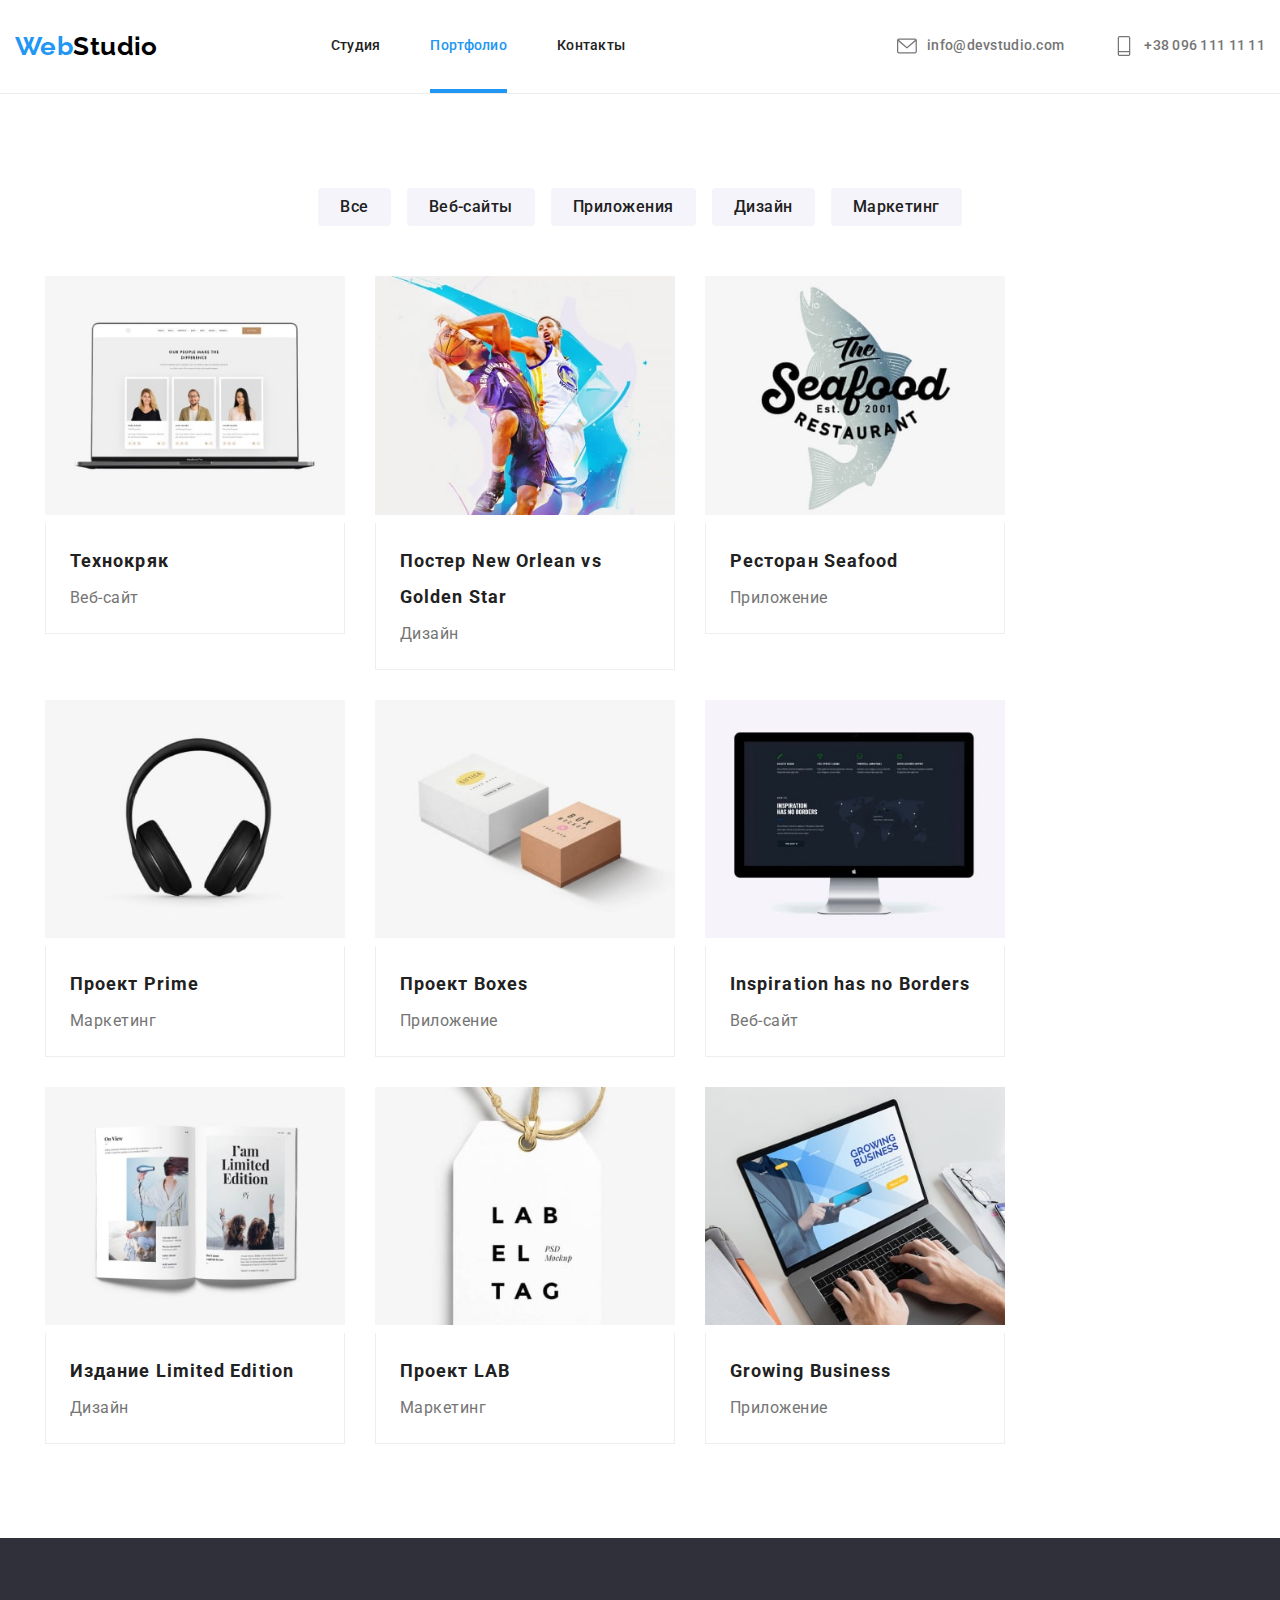
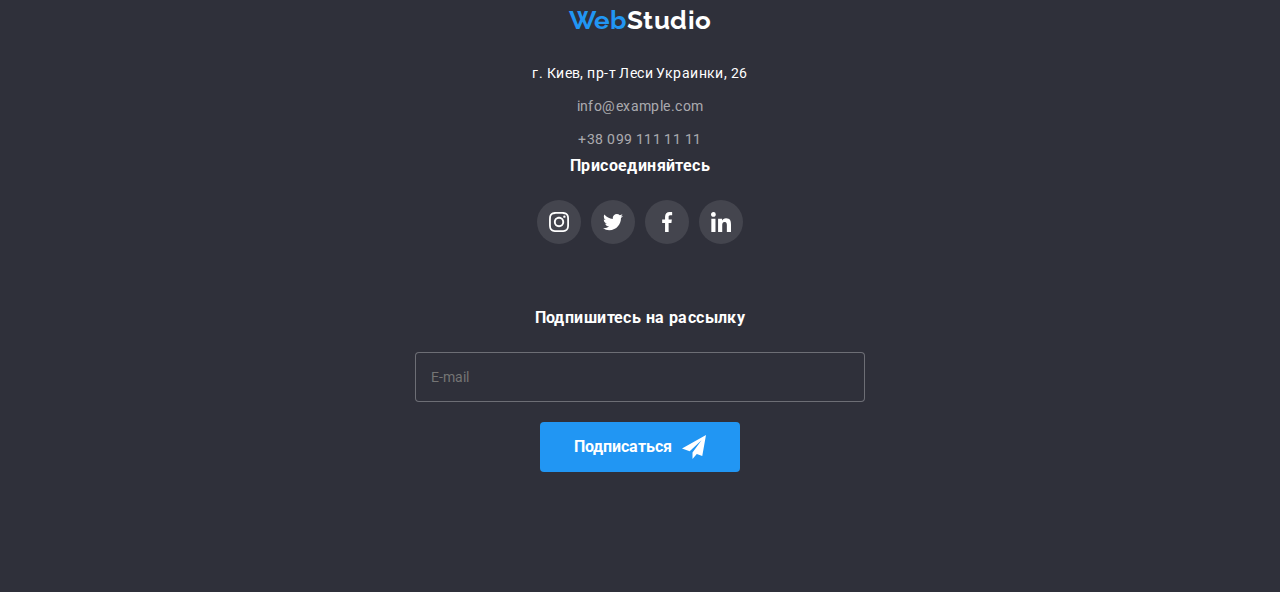
==== portfolio.html @ 2b2d187d "Media refactoring: portfolio gallery fixing" ====
<!DOCTYPE html>
<html lang="ru">
  <head>
    <meta charset="UTF-8" />
    <meta http-equiv="X-UA-Compatible" content="IE=edge" />
    <meta name="viewport" content="width=device-width, initial-scale=1.0" />
    <title>WebStudio | Portfolio</title>

    <!-- Main Fonts-->
    <link rel="preconnect" href="https://fonts.googleapis.com" />
    <link rel="preconnect" href="https://fonts.gstatic.com" crossorigin />
    <link
      href="https://fonts.googleapis.com/css2?family=Raleway:wght@700&family=Roboto:wght@400;500;700;900&display=swap"
      rel="stylesheet"
    />

    <!-- Styles normalize -->
    <link
      rel="stylesheet"
      href="https://cdn.jsdelivr.net/npm/modern-normalize@1.1.0/modern-normalize.min.css"
    />

    <!-- Main styles-->
    <link rel="stylesheet" href="./css/main.min.css" />
    <link rel="stylesheet" href="./css/styles.css" />
  </head>
  <body>
    <header class="header">
      <div class="container header-container">
        <a class="link--top-logo" href="./index.html"
          ><span class="logo__text">Web</span
          ><span class="logo__text logo__text--black">Studio</span></a
        >
        <div class="header__wrap" data-menu>
          <nav class="header__nav">
            <ul class="header__list-nav">
              <li class="header__item-nav">
                <a class="header__link" href="./index.html">Студия</a>
              </li>
              <li class="header__item-nav">
                <a class="header__link current" href="./portfolio.html"
                  >Портфолио</a
                >
              </li>
              <li class="header__item-nav">
                <a class="header__link" href="">Контакты</a>
              </li>
            </ul>
          </nav>
          <!--contacts-->
          <ul class="header__list-contacts">
            <li class="header__item-contacts">
              <a
                class="header__link header__link--main-color"
                href="tel:+380961111111"
              >
                <svg class="header__logo">
                  <use href="./images/sprite_opt.svg#icon-telephone"></use>
                </svg>
                +38 096 111 11 11</a
              >
            </li>
            <li class="header__item-contacts">
              <a
                class="header__link header__link--main-color"
                href="mailto:info@devstudio.com"
              >
                <svg class="header__logo">
                  <use href="./images/sprite_opt.svg#icon-envelope"></use>
                </svg>
                info@devstudio.com
              </a>
            </li>
          </ul>
        </div>
        <button type="button" class="mobile-menu__btn" data-menu-button>
          <svg class="mobile-menu__img">
            <use
              class="mobile-menu__img--open"
              href="images/sprite_opt.svg#mobile-menu-open"
            ></use>
            <use
              class="mobile-menu__img--close"
              href="images/sprite_opt.svg#mobile-menu-close"
            ></use>
          </svg>
        </button>
      </div>
    </header>
    <main>
      <!-- Section Portfolio-->
      <!-- subSection Portfolio Menu-->
      <section class="portfolio">
        <div class="container conteiner-portfolio">
          <h2 class="sub-title--invisible">Виды работ</h2>
          <div class="portfolio-menu-wrap">
            <ul class="menu__list">
              <li class="menu__item">
                <button class="menu__btn" type="button">Все</button>
              </li>
              <li class="menu__item">
                <button class="menu__btn" type="button">Веб-сайты</button>
              </li>
              <li class="menu__item">
                <button class="menu__btn" type="button">Приложения</button>
              </li>
              <li class="menu__item">
                <button class="menu__btn" type="button">Дизайн</button>
              </li>
              <li class="menu__item">
                <button class="menu__btn" type="button">Маркетинг</button>
              </li>
            </ul>
          </div>

          <!-- subSection Portfolio Items-->

          <h2 class="sub-title--invisible">Примеры работ</h2>
          <div class="portfolio-galery-wrap">
            <ul class="examples__list">
              <li class="examples__item">
                <a class="examples__link" href="">
                  <div class="examples__wrap">
                    <img
                      class="examples__img"
                      src="./images/technokriak.jpg"
                      alt="Превью проекта Технокряк"
                      width="300"
                    />
                    <p class="examples__desc">
                      Ресурс предлагает комплексные предложения с разным уровнем
                      функционала и сервисов. Все это позволит посетителю
                      получить исчерпывающие сведения о компании или частном
                      лице.
                    </p>
                  </div>
                  <div class="examples__box">
                    <h3 class="examples__title">Технокряк</h3>
                    <p class="examples__text">Веб-сайт</p>
                  </div>
                </a>
              </li>
              <li class="examples__item">
                <a class="examples__link" href="">
                  <div class="examples__wrap">
                    <img
                      class="examples__img"
                      src="./images/new_orlen_vs_gold_star.jpg"
                      alt="Превью проекта
            Постер Новый Орлеан против Золотой звезды"
                      width="300"
                    />
                    <p class="examples__desc">
                      Ресурс предлагает комплексные предложения с разным уровнем
                      функционала и сервисов. Все это позволит посетителю
                      получить исчерпывающие сведения о компании или частном
                      лице.
                    </p>
                  </div>
                  <div class="examples__box">
                    <h3 class="examples__title">
                      Постер <span lang="en">New Orlean vs Golden Star</span>
                    </h3>
                    <p class="examples__text">Дизайн</p>
                  </div>
                </a>
              </li>
              <li class="examples__item">
                <a class="examples__link" href="">
                  <div class="examples__wrap">
                    <img
                      class="examples__img"
                      src="./images/seafood.jpg"
                      alt="Превью проекта ресторан Морская еда"
                      width="300"
                    />
                    <p class="examples__desc">
                      Ресурс предлагает комплексные предложения с разным уровнем
                      функционала и сервисов. Все это позволит посетителю
                      получить исчерпывающие сведения о компании или частном
                      лице.
                    </p>
                  </div>
                  <div class="examples__box">
                    <h3 class="examples__title">
                      Ресторан <span lang="en">Seafood</span>
                    </h3>
                    <p class="examples__text">Приложение</p>
                  </div>
                </a>
              </li>
              <li class="examples__item">
                <a class="examples__link" href="">
                  <div class="examples__wrap">
                    <img
                      class="examples__img"
                      src="./images/prime.jpg"
                      alt="Превью проекта Прайм"
                      width="300"
                    />
                    <p class="examples__desc">
                      Ресурс предлагает комплексные предложения с разным уровнем
                      функционала и сервисов. Все это позволит посетителю
                      получить исчерпывающие сведения о компании или частном
                      лице.
                    </p>
                  </div>
                  <div class="examples__box">
                    <h3 class="examples__title">
                      Проект <span lang="en">Prime</span>
                    </h3>
                    <p class="examples__text">Маркетинг</p>
                  </div>
                </a>
              </li>
              <li class="examples__item">
                <a class="examples__link" href="">
                  <div class="examples__wrap">
                    <img
                      class="examples__img"
                      src="./images/boxes.jpg"
                      alt="Превью проекта Ящики"
                      width="300"
                    />
                    <p class="examples__desc">
                      Ресурс предлагает комплексные предложения с разным уровнем
                      функционала и сервисов. Все это позволит посетителю
                      получить исчерпывающие сведения о компании или частном
                      лице.
                    </p>
                  </div>
                  <div class="examples__box">
                    <h3 class="examples__title">
                      Проект <span lang="en">Boxes</span>
                    </h3>
                    <p class="examples__text">Приложение</p>
                  </div>
                </a>
              </li>
              <li class="examples__item">
                <a class="examples__link" href="">
                  <div class="examples__wrap">
                    <img
                      class="examples__img"
                      src="./images/inspiration_has_no_borders.jpg"
                      alt="Превью проекта Вдохновение без границ"
                      width="300"
                    />
                    <p class="examples__desc">
                      Ресурс предлагает комплексные предложения с разным уровнем
                      функционала и сервисов. Все это позволит посетителю
                      получить исчерпывающие сведения о компании или частном
                      лице.
                    </p>
                  </div>
                  <div class="examples__box">
                    <h3 class="examples__title">
                      <span lang="en">Inspiration has no Borders</span>
                    </h3>
                    <p class="examples__text">Веб-сайт</p>
                  </div>
                </a>
              </li>
              <li class="examples__item">
                <a class="examples__link" href="">
                  <div class="examples__wrap">
                    <img
                      class="examples__img"
                      src="./images/limited_edition.jpg"
                      alt="Превью проекта Издание Лимитэд Эдишн"
                      width="300"
                    />
                    <p class="examples__desc">
                      Ресурс предлагает комплексные предложения с разным уровнем
                      функционала и сервисов. Все это позволит посетителю
                      получить исчерпывающие сведения о компании или частном
                      лице.
                    </p>
                  </div>
                  <div class="examples__box">
                    <h3 class="examples__title">
                      Издание <span lang="en">Limited Edition</span>
                    </h3>
                    <p class="examples__text">Дизайн</p>
                  </div>
                </a>
              </li>
              <li class="examples__item">
                <a class="examples__link" href="">
                  <div class="examples__wrap">
                    <img
                      class="examples__img"
                      src="./images/lab.jpg"
                      alt="Превью проекта ЛАБ"
                      width="300"
                    />
                    <p class="examples__desc">
                      Ресурс предлагает комплексные предложения с разным уровнем
                      функционала и сервисов. Все это позволит посетителю
                      получить исчерпывающие сведения о компании или частном
                      лице.
                    </p>
                  </div>
                  <div class="examples__box">
                    <h3 class="examples__title">
                      Проект <span lang="en">LAB</span>
                    </h3>
                    <p class="examples__text">Маркетинг</p>
                  </div>
                </a>
              </li>
              <li class="examples__item">
                <a class="examples__link" href="">
                  <div class="examples__wrap">
                    <img
                      class="examples__img"
                      src="./images/growing_business.jpg"
                      alt="Превью проекта Рост бизнеса"
                      width="300"
                    />
                    <p class="examples__desc">
                      Ресурс предлагает комплексные предложения с разным уровнем
                      функционала и сервисов. Все это позволит посетителю
                      получить исчерпывающие сведения о компании или частном
                      лице.
                    </p>
                  </div>
                  <div class="examples__box">
                    <h3 class="examples__title">
                      <span lang="en">Growing Business</span>
                    </h3>
                    <p class="examples__text">Приложение</p>
                  </div>
                </a>
              </li>
            </ul>
          </div>
        </div>
      </section>
    </main>
    <footer class="footer">
      <div class="container footer-box">
        <div class="footer__wraper">
          <div class="footer__block--first">
            <a class="link--bottom-logo" href="./index.html"
              ><span class="logo__text">Web</span
              ><span class="logo__text logo__text--white">Studio</span></a
            >
            <address class="address">
              <ul class="footer__list">
                <li class="footer__item">
                  <a
                    class="footer__link footer__link--white"
                    href="https://goo.gl/maps/3AkkoBd3nNiCAt4s5"
                    target="_blank"
                    rel="noreferrer noopener"
                  >
                    г. Киев, пр-т Леси Украинки, 26
                  </a>
                </li>
                <li class="footer__item">
                  <a class="footer__link" href="mailto:info@example.com"
                    >info@example.com</a
                  >
                </li>
                <li class="footer__item">
                  <a class="footer__link" href="tel:+380991111111"
                    >+38 099 111 11 11</a
                  >
                </li>
              </ul>
            </address>
          </div>
          <div class="footer__block">
            <h3 class="footer__title">Присоединяйтесь</h3>
            <div class="footer__item">
              <ul class="socials__list">
                <li class="socials__item">
                  <a class="socials__link" href="">
                    <svg class="socials__logo">
                      <use href="./images/sprite_opt.svg#icon-instagram"></use>
                    </svg>
                  </a>
                </li>
                <li class="socials__item">
                  <a class="socials__link" href="">
                    <svg class="socials__logo">
                      <use href="./images/sprite_opt.svg#icon-twitter"></use>
                    </svg>
                  </a>
                </li>
                <li class="socials__item">
                  <a class="socials__link" href="">
                    <svg class="socials__logo">
                      <use href="./images/sprite_opt.svg#icon-facebook"></use>
                    </svg>
                  </a>
                </li>
                <li class="socials__item">
                  <a class="socials__link" href="">
                    <svg class="socials__logo">
                      <use href="./images/sprite_opt.svg#icon-linkedin"></use>
                    </svg>
                  </a>
                </li>
              </ul>
            </div>
          </div>
        </div>
        <div class="footer__wraper">
          <div class="footer__block">
            <h3 class="footer__title">Подпишитесь на рассылку</h3>
            <form class="subscribe__form" name="footer-subscribe-email-letters">
              <input
                class="subscribe__input"
                type="email"
                name="subscribe-email"
                id="subscribe-email"
                placeholder="E-mail"
              />
              <button class="subscribe__btn" type="submit">
                Подписаться
                <svg class="subscribe__logo">
                  <use href="images/sprite_opt.svg#icon-send"></use>
                </svg>
              </button>
            </form>
          </div>
        </div>
      </div>
    </footer>
    <!-- Scrip for mobile menu-->

    <script src="./js/menu.js"></script>
  </body>
</html>
---- css/main.min.css ----
:root{--main-font: Roboto, sans-serif;--secondary-font: Raleway, sans-serif;--main-black-color: #212121;--main-color: #757575;--nav-hover-color: #2196f3;--section-background-color: #2f303a}.socials__list,.header__list-nav,.header__list-contacts,.whywe__list,.whatwedo__list,.ourteam__list,.ourclients__list,.menu__list,.examples__list,.footer__list{margin:0;padding:0;list-style:none}.link--top-logo,.link--bottom-logo,.header__link,.examples__link,.footer__link{text-decoration:none}.current.link--top-logo,.current.link--bottom-logo,.current.header__link,.current.examples__link,.current.footer__link{color:var(--nav-hover-color)}@media screen and (min-width: 768px){.current.link--top-logo::after,.current.link--bottom-logo::after,.current.header__link::after,.current.examples__link::after,.current.footer__link::after{content:"";position:absolute;left:0;bottom:-39px;display:block;width:100%;height:4px;background-color:var(--nav-hover-color)}}body{font-family:var(--main-font);font-weight:400;font-size:14px;line-height:1.71;letter-spacing:0.03em;color:var(--main-color);tab-size:0px}h1,h2,h3,h4,h5,p{margin:0px}.container{margin-left:auto;margin-right:auto}@media screen and (min-width: 1200px){.container{padding-left:15px;padding-right:15px}}.sub-title{font-weight:700;font-size:36px;line-height:1.17;letter-spacing:0.03em;text-align:center;margin-bottom:50px;color:var(--main-black-color)}.sub-title--invisible{display:none}.socials__list{display:flex;align-items:center}.socials__item{margin-right:10px}.socials__item:last-child{margin-right:0}.socials__link{display:flex;align-items:center;justify-content:center;width:44px;height:44px;border-radius:50%;background-color:rgba(255,255,255,0.1);transition:background-color 250ms cubic-bezier(0.4, 0, 0.2, 1)}.socials__link:hover,.socials__link:focus{background-color:#2196f3}.socials__logo{width:20px;height:20px;fill:#ffffff}.socials__logo--grey{fill:#afb1b8;transition:fill 250ms cubic-bezier(0.4, 0, 0.2, 1)}.socials__link:hover .socials__logo--grey,.socials__link:focus .socials__logo--grey{fill:#ffffff}.header{position:relative;padding-top:24px;padding-bottom:17px;background-color:#ffffff;border-bottom:1px solid #ececec}@media screen and (min-width: 1200px){.header{padding-bottom:25px}}.header-container{align-items:center;padding-left:15px;padding-right:15px}@media screen and (min-width: 768px){.header-container{display:flex}}@media screen and (min-width: 1200px){.link--top-logo{margin-right:93px}}.link--bottom-logo{display:block;margin-bottom:20px}.logo__text{font-family:var(--secondary-font);font-weight:700;font-size:24px;color:#2196f3}@media screen and (min-width: 1200px){.logo__text{font-size:26px}}.logo__text--white{color:#ffffff}.logo__text--black{color:#000000}.header__wrap{display:flex;justify-content:space-between;width:100%;z-index:1}@media screen and (max-width: 767px){.header__wrap{position:fixed;top:0;left:0;flex-direction:column;justify-content:space-between;width:100%;height:100vh;padding:48px 40px;background-color:#fff;visibility:hidden}.header__wrap.is-open{visibility:visible;pointer-events:initial}}@media screen and (min-width: 768px){.header__wrap{align-items:center;margin-left:80px}}.mobile-menu__btn{position:absolute;right:15px;top:20px;width:40px;height:40px;padding:0;z-index:1;box-sizing:border-box;background-color:transparent;border:0;cursor:pointer}.mobile-menu__btn:hover .mobile-menu__img{fill:#2196f3}.mobile-menu__btn.is-active{position:fixed}@media screen and (min-width: 768px){.mobile-menu__btn{display:none}}.mobile-menu__img{width:40px;height:40px;fill:#000000;transition:fill 250ms cubic-bezier(0.4, 0, 0.2, 1)}.mobile-menu__img--open{opacity:1}.mobile-menu__img--close{opacity:0}.mobile-menu__btn.is-active .mobile-menu__img--open{opacity:0}.mobile-menu__btn.is-active .mobile-menu__img--close{opacity:1}.header__list-nav{padding:0px}@media screen and (min-width: 768px){.header__list-nav{display:flex}}.header__list-contacts{padding:0px}@media screen and (min-width: 768px){.header__list-contacts{display:flex;flex-direction:column}}@media screen and (min-width: 1200px){.header__list-contacts{flex-direction:row}}.header__item-nav{position:relative;margin-right:50px}@media screen and (max-width: 767px){.header__item-nav{margin-bottom:32px}.header__item-nav:last-child{margin-bottom:0px}}.header__item-nav:last-child{margin-right:0px}.header__item-contacts:last-child{order:-1;margin-bottom:12px}@media screen and (min-width: 1200px){.header__item-contacts:last-child{margin-right:50px;margin-bottom:0px}}.header__logo{width:20px;height:20px;margin-right:10px;fill:var(--main-color);transition:fill 250ms cubic-bezier(0.4, 0, 0.2, 1)}.header__link:hover .header__logo,.header__link:focus .header__logo{fill:var(--nav-hover-color)}@media screen and (max-width: 767px){.header__logo{display:none}}.header__link{display:flex;align-items:center;font-weight:500;font-size:12px;line-height:1.14;letter-spacing:0.02em;color:var(--main-black-color);transition:color 250ms cubic-bezier(0.4, 0, 0.2, 1)}.header__link--main-color{color:var(--main-color)}.header__link:hover,.header__link:focus,.header__link:active{color:var(--nav-hover-color)}@media screen and (max-width: 767px){.header__link{font-weight:500;font-size:40px;line-height:1.18;letter-spacing:0.02em}.header__link[href="mailto:info@devstudio.com"]{font-size:24px;line-height:1.67}}@media screen and (min-width: 1200px){.header__link{font-size:14px}}.hero{padding:200px 0px;max-width:1600px;background-image:linear-gradient(rgba(47,48,58,0.4), rgba(47,48,58,0.4)),url(../images/hero_bg_Img.png);background-repeat:no-repeat;background-position:center;background-size:cover}.hero-container{text-align:center}.hero__title{font-weight:900;font-size:26px;line-height:1.62;max-width:360px;margin-left:auto;margin-right:auto;margin-bottom:30px;letter-spacing:0.06em;text-transform:uppercase;color:#ffffff}.hero__btn{font-family:inherit;font-weight:700;font-size:16px;line-height:1.87;text-align:center;letter-spacing:0.06em;padding:10px 32px;border:0px;cursor:pointer;background-color:#2196f3;color:#ffffff;transition:background-color 250ms cubic-bezier(0.4, 0, 0.2, 1)}.hero__btn:hover{background-color:#188ce8}.whywe{padding-top:94px;padding-bottom:94px}.whywe__list{display:flex;flex-wrap:wrap;margin:-15px;margin-left:auto;margin-right:auto}@media screen and (min-width: 480px){.whywe__list{max-width:480px}}@media screen and (min-width: 768px){.whywe__list{max-width:768px}}@media screen and (min-width: 1200px){.whywe__list{max-width:1200px;flex-wrap:nowrap}}.whywe__item{width:100%;max-width:450px;text-align:center;margin:15px}@media screen and (min-width: 768px){.whywe__item{flex-basis:354px}}@media screen and (min-width: 1200px){.whywe__item{flex-basis:270px}}.whywe__item::before{display:block;content:"";width:100%;max-width:450px;height:120px;margin-bottom:30px;background-size:contain;background-position:center;background-repeat:no-repeat;background-size:auto 70px;background-color:#f5f4fa}@media screen and (min-width: 768px){.whywe__item::before{flex-basis:354px}}@media screen and (min-width: 1200px){.whywe__item::before{flex-basis:270px}}.whywe__item--details::before{background-image:url(../images/antenna.svg)}.whywe__item--punctuality::before{background-image:url(../images/clock.svg)}.whywe__item--planning::before{background-image:url(../images/diagram.svg)}.whywe__item--modern::before{background-image:url(../images/astronaut.svg)}.whywe__title{font-weight:700;font-size:14px;line-height:1.14;letter-spacing:0.03em;text-transform:uppercase;margin-bottom:10px;color:var(--main-black-color)}.whywe__text{font-size:14px;line-height:1.71;letter-spacing:0.03em;color:var(--main-color)}@media screen and (max-width: 1480px){.whatwedo{display:none}}.whatwedo__list{display:flex}.whatwedo__item{position:relative;margin-right:30px}.whatwedo__item:last-child{margin-right:0}.whatwedo__desc{display:flex;position:absolute;width:370px;height:70px;right:0;bottom:0;align-items:center;justify-content:center;font-family:"Roboto";font-style:normal;font-weight:700;font-size:14px;line-height:1.14;text-align:center;letter-spacing:0.03em;text-transform:uppercase;color:#ffffff;background-color:rgba(47,48,58,0.8)}.ourteam{padding-top:60px;padding-bottom:60px;background-color:#f5f4fa}.ourteam__list{display:flex;flex-wrap:wrap;margin:-15px;margin-left:auto;margin-right:auto}@media screen and (min-width: 480px){.ourteam__list{max-width:480px}}@media screen and (min-width: 768px){.ourteam__list{max-width:768px}}@media screen and (min-width: 1200px){.ourteam__list{max-width:1200px;flex-wrap:nowrap}}.ourteam__item{background-color:#ffffff;width:100%;max-width:450px;text-align:center;margin:15px;box-shadow:0px 1px 3px rgba(0,0,0,0.12),0px 1px 1px rgba(0,0,0,0.14),0px 2px 1px rgba(0,0,0,0.2);border-radius:0px 0px 4px 4px}@media screen and (min-width: 768px){.ourteam__item{flex-basis:354px}}@media screen and (min-width: 1200px){.ourteam__item{flex-basis:270px}}.ourteam__box{display:flex;flex-direction:column;align-items:center;padding-top:30px;padding-bottom:30px}.ourteam__title{display:block;font-weight:500;font-size:16px;line-height:19px;letter-spacing:0.03em;margin-bottom:10px;color:#212121}.ourteam__text{display:block;padding-bottom:16px;font-size:16px;line-height:1.19;letter-spacing:0.03em;color:var(--main-color)}.ourclients{padding-top:60px;padding-bottom:60px}.ourclients__list{display:flex;justify-content:center;flex-wrap:wrap;margin:-15px;margin-left:auto;margin-right:auto}@media screen and (min-width: 480px){.ourclients__list{max-width:480px}}@media screen and (min-width: 756px){.ourclients__list{max-width:756px}}@media screen and (min-width: 1200px){.ourclients__list{max-width:1200px;flex-wrap:nowrap}}.ourclients__item{flex-basis:210px;height:92px;margin:15px}@media screen and (min-width: 1200px){.ourclients__item{flex-basis:170px}}.ourclients__link{display:flex;align-items:center;justify-content:center;width:100%;height:100%;border:1px solid #afb1b8;box-sizing:border-box;border-radius:4px;transition:border 250ms cubic-bezier(0.4, 0, 0.2, 1)}.ourclients__link:hover,.ourclients__link:focus{border:1px solid #2196f3}.ourclients__logo{width:106px;height:60px;fill:#afb1b8;transition:fill 250ms cubic-bezier(0.4, 0, 0.2, 1)}.ourclients__link:hover .ourclients__logo,.ourclients__link:focus .ourclients__logo{fill:#2196f3}.portfolio-menu-wrap{margin-bottom:30px}@media screen and (min-width: 1200px){.portfolio-menu-wrap{margin-bottom:50px}}.menu__list{display:flex;flex-wrap:wrap;justify-content:start;margin:-8px}@media screen and (min-width: 768px){.menu__list{justify-content:center}}.menu__item{margin:8px}.menu__btn{font-family:inherit;font-weight:500;font-size:16px;line-height:1.62;padding:6px 22px;text-align:center;letter-spacing:0.03em;cursor:pointer;background-color:#f5f4fa;color:var(--main-black-color);border:0px;border-radius:4px;transition:background-color 250ms cubic-bezier(0.4, 0, 0.2, 1),color 250ms cubic-bezier(0.4, 0, 0.2, 1),box-shadow 250ms cubic-bezier(0.4, 0, 0.2, 1)}.menu__btn:hover,.menu__btn:focus,.menu__btn:active{background-color:var(--nav-hover-color);color:#ffffff;box-shadow:0px 3px 1px rgba(0,0,0,0.1),0px 1px 2px rgba(0,0,0,0.08),0px 2px 2px rgba(0,0,0,0.12)}.portfolio-galery-wrap{display:flex;flex-direction:column;width:100%;align-items:center}.examples__list{display:flex;max-width:400px;flex-wrap:wrap;justify-content:center;margin:-15px}@media screen and (min-width: 768px){.examples__list{max-width:100%;justify-content:start}}.examples__item{margin:15px;background-color:#ffffff}.examples__wrap{position:relative;overflow:hidden}.examples__desc{display:block;position:absolute;align-items:center;justify-content:center;top:0;left:0;width:100%;height:100%;padding:63px 24px;font-family:"Roboto";font-style:normal;font-weight:400;font-size:18px;line-height:1.56;letter-spacing:0.03em;color:#ffffff;background-color:rgba(33,150,243,0.9);transform:translatey(302px);transition-property:transform;transition-duration:250ms;transition-timing-function:cubic-bezier(0.4, 0, 0.2, 1)}.examples__link:hover .examples__desc{transform:translateY(0)}.examples__link{display:block;transition:box-shadow 250ms cubic-bezier(0.4, 0, 0.2, 1)}.examples__link:hover,.examples__link:focus{box-shadow:0px 1px 1px rgba(0,0,0,0.12),0px 4px 4px rgba(0,0,0,0.06),1px 4px 6px rgba(0,0,0,0.16)}.examples__box{width:300px;padding:20px 24px;border-bottom:1px solid #eeeeee;border-left:1px solid #eeeeee;border-right:1px solid #eeeeee}.examples__title{font-weight:700;font-size:18px;line-height:2;letter-spacing:0.06em;margin-bottom:4px;color:var(--main-black-color)}.examples__text{font-size:16px;line-height:1.87;letter-spacing:0.03em;color:var(--main-color)}.portfolio{padding-top:94px;padding-bottom:94px}.conteiner-portfolio{margin-left:15px;margin-right:15px}.portfolio-menu-wrap{margin-bottom:30px}@media screen and (min-width: 1200px){.portfolio-menu-wrap{margin-bottom:50px}}.menu__list{display:flex;flex-wrap:wrap;justify-content:start;margin:-8px}@media screen and (min-width: 768px){.menu__list{justify-content:center}}.menu__item{margin:8px}.menu__btn{font-family:inherit;font-weight:500;font-size:16px;line-height:1.62;padding:6px 22px;text-align:center;letter-spacing:0.03em;cursor:pointer;background-color:#f5f4fa;color:var(--main-black-color);border:0px;border-radius:4px;transition:background-color 250ms cubic-bezier(0.4, 0, 0.2, 1),color 250ms cubic-bezier(0.4, 0, 0.2, 1),box-shadow 250ms cubic-bezier(0.4, 0, 0.2, 1)}.menu__btn:hover,.menu__btn:focus,.menu__btn:active{background-color:var(--nav-hover-color);color:#ffffff;box-shadow:0px 3px 1px rgba(0,0,0,0.1),0px 1px 2px rgba(0,0,0,0.08),0px 2px 2px rgba(0,0,0,0.12)}.portfolio-galery-wrap{display:flex;flex-direction:column;width:100%;align-items:center}.examples__list{display:flex;max-width:400px;flex-wrap:wrap;justify-content:center;margin:-15px}@media screen and (min-width: 768px){.examples__list{max-width:100%;justify-content:start}}.examples__item{margin:15px;background-color:#ffffff}.examples__wrap{position:relative;overflow:hidden}.examples__desc{display:block;position:absolute;align-items:center;justify-content:center;top:0;left:0;width:100%;height:100%;padding:63px 24px;font-family:"Roboto";font-style:normal;font-weight:400;font-size:18px;line-height:1.56;letter-spacing:0.03em;color:#ffffff;background-color:rgba(33,150,243,0.9);transform:translatey(302px);transition-property:transform;transition-duration:250ms;transition-timing-function:cubic-bezier(0.4, 0, 0.2, 1)}.examples__link:hover .examples__desc{transform:translateY(0)}.examples__link{display:block;transition:box-shadow 250ms cubic-bezier(0.4, 0, 0.2, 1)}.examples__link:hover,.examples__link:focus{box-shadow:0px 1px 1px rgba(0,0,0,0.12),0px 4px 4px rgba(0,0,0,0.06),1px 4px 6px rgba(0,0,0,0.16)}.examples__box{width:300px;padding:20px 24px;border-bottom:1px solid #eeeeee;border-left:1px solid #eeeeee;border-right:1px solid #eeeeee}.examples__title{font-weight:700;font-size:18px;line-height:2;letter-spacing:0.06em;margin-bottom:4px;color:var(--main-black-color)}.examples__text{font-size:16px;line-height:1.87;letter-spacing:0.03em;color:var(--main-color)}.footer{padding-top:60px;padding-bottom:60px;background-color:var(--section-background-color)}.footer__block{display:flex;flex-direction:column;align-items:center;width:100%;margin-bottom:60px}.footer__item:not(:last-child){margin-bottom:9px}.footer__link{font-style:normal;font-size:14px;line-height:1.71;letter-spacing:0.03em;color:rgba(255,255,255,0.6)}.footer__link--white{color:#ffffff}.footer-box{text-align:center;margin-left:15px;margin-right:15px}.footer__title{color:white;margin-bottom:20px}.subscribe__form{display:flex;flex-direction:column;align-items:center;width:100%}.subscribe__input{width:100%;max-width:450px;height:50px;padding:15px;margin-left:15px;margin-right:15px;margin-bottom:20px;outline:none;border-radius:4px;border:1px solid rgba(255,255,255,0.3);background-color:#2f303a;color:rgba(255,255,255,0.6)}.subscribe__btn{display:flex;align-items:center;justify-content:center;width:200px;height:50px;border:0;border-radius:4px;font-family:"Roboto";font-style:normal;font-weight:700;font-size:16px;line-height:1.88;color:#ffffff;background-color:#2196f3;cursor:pointer}.subscribe__logo{width:24px;height:24px;margin-left:10px;fill:#ffffff}.backdrop{position:fixed;width:100vw;height:100vh;top:0px;left:50%;transform:translateX(-50%);background-color:rgba(0,0,0,0.2);opacity:1;visibility:visible;pointer-events:initial;transition:opacity 250ms, visibility 250ms}.modal__window{position:absolute;top:50%;left:50%;transform:translate(-50%, -50%);width:528px;height:581px;padding:0 40px;background-color:#ffffff}.modal__btn{position:absolute;right:8px;top:8px;width:30px;height:30px;border-radius:50%;background-color:#ffffff;border:1px solid rgba(0,0,0,0.1);box-sizing:border-box;cursor:pointer}.modal__btn:hover .modal__img{fill:#2196f3}.modal__img{width:11px;height:11px;fill:#000000;transition:fill 250ms cubic-bezier(0.4, 0, 0.2, 1)}.modal__form{display:flex;flex-direction:column;align-items:center}.modal__title{margin-top:40px;margin-bottom:20px;font-family:"Roboto";font-style:normal;font-weight:700;font-size:20px;line-height:1.15;text-align:center;letter-spacing:0.03em;color:#212121}.is-hidden{opacity:0;visibility:hidden;pointer-events:none}.form__label{position:relative;display:flex;flex-direction:column;margin-bottom:10px;width:100%}.form__label--checkbox{position:relative;display:flex;flex-direction:row;align-items:baseline}.form__text{margin-bottom:4px;font-family:"Roboto";font-style:normal;font-weight:400;font-size:12px;line-height:1.17;letter-spacing:0.01em;color:#757575}.form__text--agreement{font-size:14px;letter-spacing:0.03em}.form__link{color:#2196f3}.form__field{width:100%;height:40px;padding:11px 12px;padding-left:28px;outline:none;cursor:pointer;border:1px solid rgba(33,33,33,0.2);box-sizing:border-box;border-radius:4px;transition:border-color 250ms cubic-bezier(0.4, 0, 0.2, 1)}.form__field--textarea{resize:none;height:120px}.form__field:hover,.form__field:focus{border:2px solid #2196f3}.form__logo{position:absolute;top:30px;left:11px;width:18px;height:18px;fill:#212121;transition:fill 250ms cubic-bezier(0.4, 0, 0.2, 1)}.form__logo--checked{width:11px;height:8px}.form__field:hover+.form__logo,.form__field:focus+.form__logo{fill:#2196f3}.form__input--checked{position:absolute;top:0;right:0;-webkit-appearance:none;-moz-appearance:none;appearance:none}.form__input--custom-checked{display:flex;align-items:center;justify-content:center;width:16px;height:15px;border:1px solid;border-color:#000000;border-radius:2px;margin-right:7px;transition:background-color 250ms cubic-bezier(0.4, 0, 0.2, 1),border-color 250ms cubic-bezier(0.4, 0, 0.2, 1)}.form__input--checked:focus+.form__input--custom-checked{border-color:#2196f3}.form__input--checked:checked+.form__input--custom-checked{border-color:#2196f3;background-color:#2196f3}.form__button{width:200px;height:50px;background:#2196f3;border:0;border-radius:4px;transition:background-color 250ms cubic-bezier(0.4, 0, 0.2, 1),box-shadow 250ms cubic-bezier(0.4, 0, 0.2, 1);color:#ffffff;font-family:"Roboto";font-style:normal;font-weight:700;font-size:16px;line-height:1.88;cursor:pointer}.form__button:hover{background-color:#188ce8;box-shadow:0px 4px 4px rgba(0,0,0,0.15)}
/*# sourceMappingURL=main.min.css.map */
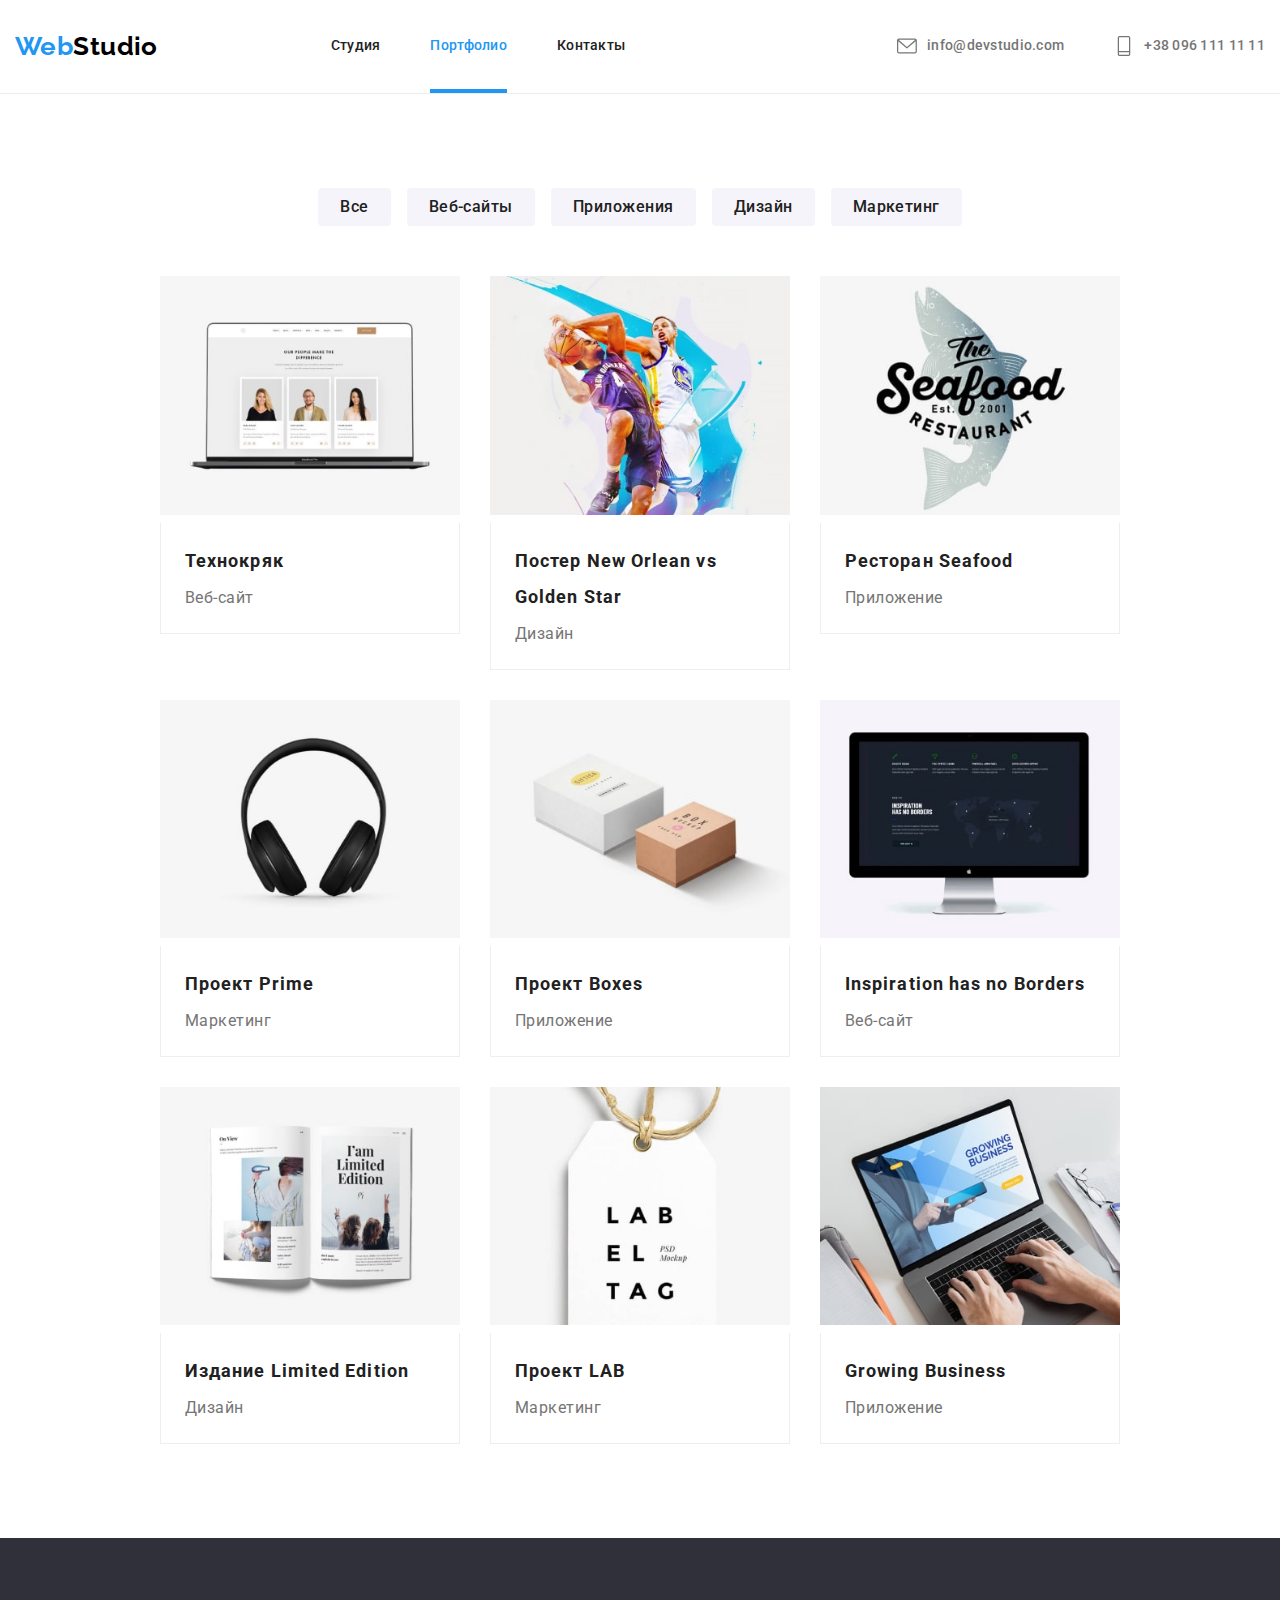
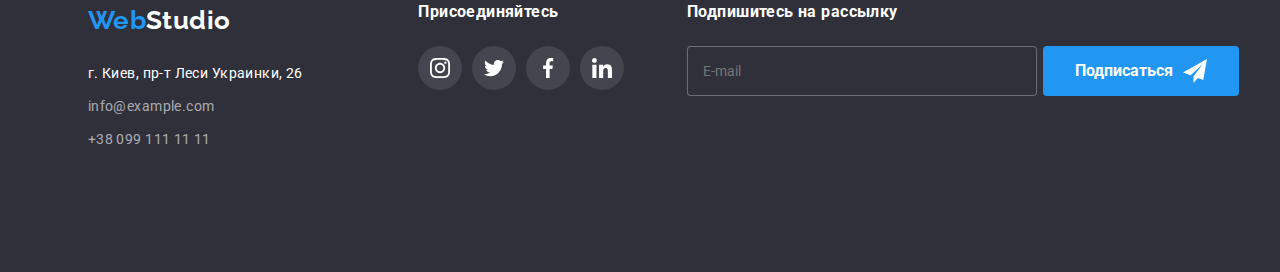
==== commit 62d67a11: "Media refactoring: footer and hero sections fixing" ====
--- a/portfolio.html
+++ b/portfolio.html
@@ -340,8 +340,8 @@
     </main>
     <footer class="footer">
       <div class="container footer-box">
-        <div class="footer__wraper">
-          <div class="footer__block--first">
+        <div class="footer-wrap">
+          <div class="footer__block">
             <a class="link--bottom-logo" href="./index.html"
               ><span class="logo__text">Web</span
               ><span class="logo__text logo__text--white">Studio</span></a
@@ -407,25 +407,24 @@
             </div>
           </div>
         </div>
-        <div class="footer__wraper">
-          <div class="footer__block">
-            <h3 class="footer__title">Подпишитесь на рассылку</h3>
-            <form class="subscribe__form" name="footer-subscribe-email-letters">
-              <input
-                class="subscribe__input"
-                type="email"
-                name="subscribe-email"
-                id="subscribe-email"
-                placeholder="E-mail"
-              />
-              <button class="subscribe__btn" type="submit">
-                Подписаться
-                <svg class="subscribe__logo">
-                  <use href="images/sprite_opt.svg#icon-send"></use>
-                </svg>
-              </button>
-            </form>
-          </div>
+
+        <div class="footer__block">
+          <h3 class="footer__title">Подпишитесь на рассылку</h3>
+          <form class="subscribe__form" name="footer-subscribe-email-letters">
+            <input
+              class="subscribe__input"
+              type="email"
+              name="subscribe-email"
+              id="subscribe-email"
+              placeholder="E-mail"
+            />
+            <button class="subscribe__btn" type="submit">
+              Подписаться
+              <svg class="subscribe__logo">
+                <use href="images/sprite_opt.svg#icon-send"></use>
+              </svg>
+            </button>
+          </form>
         </div>
       </div>
     </footer>
--- a/css/main.min.css
+++ b/css/main.min.css
@@ -1,2 +1,2 @@
-:root{--main-font: Roboto, sans-serif;--secondary-font: Raleway, sans-serif;--main-black-color: #212121;--main-color: #757575;--nav-hover-color: #2196f3;--section-background-color: #2f303a}.socials__list,.header__list-nav,.header__list-contacts,.whywe__list,.whatwedo__list,.ourteam__list,.ourclients__list,.menu__list,.examples__list,.footer__list{margin:0;padding:0;list-style:none}.link--top-logo,.link--bottom-logo,.header__link,.examples__link,.footer__link{text-decoration:none}.current.link--top-logo,.current.link--bottom-logo,.current.header__link,.current.examples__link,.current.footer__link{color:var(--nav-hover-color)}@media screen and (min-width: 768px){.current.link--top-logo::after,.current.link--bottom-logo::after,.current.header__link::after,.current.examples__link::after,.current.footer__link::after{content:"";position:absolute;left:0;bottom:-39px;display:block;width:100%;height:4px;background-color:var(--nav-hover-color)}}body{font-family:var(--main-font);font-weight:400;font-size:14px;line-height:1.71;letter-spacing:0.03em;color:var(--main-color);tab-size:0px}h1,h2,h3,h4,h5,p{margin:0px}.container{margin-left:auto;margin-right:auto}@media screen and (min-width: 1200px){.container{padding-left:15px;padding-right:15px}}.sub-title{font-weight:700;font-size:36px;line-height:1.17;letter-spacing:0.03em;text-align:center;margin-bottom:50px;color:var(--main-black-color)}.sub-title--invisible{display:none}.socials__list{display:flex;align-items:center}.socials__item{margin-right:10px}.socials__item:last-child{margin-right:0}.socials__link{display:flex;align-items:center;justify-content:center;width:44px;height:44px;border-radius:50%;background-color:rgba(255,255,255,0.1);transition:background-color 250ms cubic-bezier(0.4, 0, 0.2, 1)}.socials__link:hover,.socials__link:focus{background-color:#2196f3}.socials__logo{width:20px;height:20px;fill:#ffffff}.socials__logo--grey{fill:#afb1b8;transition:fill 250ms cubic-bezier(0.4, 0, 0.2, 1)}.socials__link:hover .socials__logo--grey,.socials__link:focus .socials__logo--grey{fill:#ffffff}.header{position:relative;padding-top:24px;padding-bottom:17px;background-color:#ffffff;border-bottom:1px solid #ececec}@media screen and (min-width: 1200px){.header{padding-bottom:25px}}.header-container{align-items:center;padding-left:15px;padding-right:15px}@media screen and (min-width: 768px){.header-container{display:flex}}@media screen and (min-width: 1200px){.link--top-logo{margin-right:93px}}.link--bottom-logo{display:block;margin-bottom:20px}.logo__text{font-family:var(--secondary-font);font-weight:700;font-size:24px;color:#2196f3}@media screen and (min-width: 1200px){.logo__text{font-size:26px}}.logo__text--white{color:#ffffff}.logo__text--black{color:#000000}.header__wrap{display:flex;justify-content:space-between;width:100%;z-index:1}@media screen and (max-width: 767px){.header__wrap{position:fixed;top:0;left:0;flex-direction:column;justify-content:space-between;width:100%;height:100vh;padding:48px 40px;background-color:#fff;visibility:hidden}.header__wrap.is-open{visibility:visible;pointer-events:initial}}@media screen and (min-width: 768px){.header__wrap{align-items:center;margin-left:80px}}.mobile-menu__btn{position:absolute;right:15px;top:20px;width:40px;height:40px;padding:0;z-index:1;box-sizing:border-box;background-color:transparent;border:0;cursor:pointer}.mobile-menu__btn:hover .mobile-menu__img{fill:#2196f3}.mobile-menu__btn.is-active{position:fixed}@media screen and (min-width: 768px){.mobile-menu__btn{display:none}}.mobile-menu__img{width:40px;height:40px;fill:#000000;transition:fill 250ms cubic-bezier(0.4, 0, 0.2, 1)}.mobile-menu__img--open{opacity:1}.mobile-menu__img--close{opacity:0}.mobile-menu__btn.is-active .mobile-menu__img--open{opacity:0}.mobile-menu__btn.is-active .mobile-menu__img--close{opacity:1}.header__list-nav{padding:0px}@media screen and (min-width: 768px){.header__list-nav{display:flex}}.header__list-contacts{padding:0px}@media screen and (min-width: 768px){.header__list-contacts{display:flex;flex-direction:column}}@media screen and (min-width: 1200px){.header__list-contacts{flex-direction:row}}.header__item-nav{position:relative;margin-right:50px}@media screen and (max-width: 767px){.header__item-nav{margin-bottom:32px}.header__item-nav:last-child{margin-bottom:0px}}.header__item-nav:last-child{margin-right:0px}.header__item-contacts:last-child{order:-1;margin-bottom:12px}@media screen and (min-width: 1200px){.header__item-contacts:last-child{margin-right:50px;margin-bottom:0px}}.header__logo{width:20px;height:20px;margin-right:10px;fill:var(--main-color);transition:fill 250ms cubic-bezier(0.4, 0, 0.2, 1)}.header__link:hover .header__logo,.header__link:focus .header__logo{fill:var(--nav-hover-color)}@media screen and (max-width: 767px){.header__logo{display:none}}.header__link{display:flex;align-items:center;font-weight:500;font-size:12px;line-height:1.14;letter-spacing:0.02em;color:var(--main-black-color);transition:color 250ms cubic-bezier(0.4, 0, 0.2, 1)}.header__link--main-color{color:var(--main-color)}.header__link:hover,.header__link:focus,.header__link:active{color:var(--nav-hover-color)}@media screen and (max-width: 767px){.header__link{font-weight:500;font-size:40px;line-height:1.18;letter-spacing:0.02em}.header__link[href="mailto:info@devstudio.com"]{font-size:24px;line-height:1.67}}@media screen and (min-width: 1200px){.header__link{font-size:14px}}.hero{padding:200px 0px;max-width:1600px;background-image:linear-gradient(rgba(47,48,58,0.4), rgba(47,48,58,0.4)),url(../images/hero_bg_Img.png);background-repeat:no-repeat;background-position:center;background-size:cover}.hero-container{text-align:center}.hero__title{font-weight:900;font-size:26px;line-height:1.62;max-width:360px;margin-left:auto;margin-right:auto;margin-bottom:30px;letter-spacing:0.06em;text-transform:uppercase;color:#ffffff}.hero__btn{font-family:inherit;font-weight:700;font-size:16px;line-height:1.87;text-align:center;letter-spacing:0.06em;padding:10px 32px;border:0px;cursor:pointer;background-color:#2196f3;color:#ffffff;transition:background-color 250ms cubic-bezier(0.4, 0, 0.2, 1)}.hero__btn:hover{background-color:#188ce8}.whywe{padding-top:94px;padding-bottom:94px}.whywe__list{display:flex;flex-wrap:wrap;margin:-15px;margin-left:auto;margin-right:auto}@media screen and (min-width: 480px){.whywe__list{max-width:480px}}@media screen and (min-width: 768px){.whywe__list{max-width:768px}}@media screen and (min-width: 1200px){.whywe__list{max-width:1200px;flex-wrap:nowrap}}.whywe__item{width:100%;max-width:450px;text-align:center;margin:15px}@media screen and (min-width: 768px){.whywe__item{flex-basis:354px}}@media screen and (min-width: 1200px){.whywe__item{flex-basis:270px}}.whywe__item::before{display:block;content:"";width:100%;max-width:450px;height:120px;margin-bottom:30px;background-size:contain;background-position:center;background-repeat:no-repeat;background-size:auto 70px;background-color:#f5f4fa}@media screen and (min-width: 768px){.whywe__item::before{flex-basis:354px}}@media screen and (min-width: 1200px){.whywe__item::before{flex-basis:270px}}.whywe__item--details::before{background-image:url(../images/antenna.svg)}.whywe__item--punctuality::before{background-image:url(../images/clock.svg)}.whywe__item--planning::before{background-image:url(../images/diagram.svg)}.whywe__item--modern::before{background-image:url(../images/astronaut.svg)}.whywe__title{font-weight:700;font-size:14px;line-height:1.14;letter-spacing:0.03em;text-transform:uppercase;margin-bottom:10px;color:var(--main-black-color)}.whywe__text{font-size:14px;line-height:1.71;letter-spacing:0.03em;color:var(--main-color)}@media screen and (max-width: 1480px){.whatwedo{display:none}}.whatwedo__list{display:flex}.whatwedo__item{position:relative;margin-right:30px}.whatwedo__item:last-child{margin-right:0}.whatwedo__desc{display:flex;position:absolute;width:370px;height:70px;right:0;bottom:0;align-items:center;justify-content:center;font-family:"Roboto";font-style:normal;font-weight:700;font-size:14px;line-height:1.14;text-align:center;letter-spacing:0.03em;text-transform:uppercase;color:#ffffff;background-color:rgba(47,48,58,0.8)}.ourteam{padding-top:60px;padding-bottom:60px;background-color:#f5f4fa}.ourteam__list{display:flex;flex-wrap:wrap;margin:-15px;margin-left:auto;margin-right:auto}@media screen and (min-width: 480px){.ourteam__list{max-width:480px}}@media screen and (min-width: 768px){.ourteam__list{max-width:768px}}@media screen and (min-width: 1200px){.ourteam__list{max-width:1200px;flex-wrap:nowrap}}.ourteam__item{background-color:#ffffff;width:100%;max-width:450px;text-align:center;margin:15px;box-shadow:0px 1px 3px rgba(0,0,0,0.12),0px 1px 1px rgba(0,0,0,0.14),0px 2px 1px rgba(0,0,0,0.2);border-radius:0px 0px 4px 4px}@media screen and (min-width: 768px){.ourteam__item{flex-basis:354px}}@media screen and (min-width: 1200px){.ourteam__item{flex-basis:270px}}.ourteam__box{display:flex;flex-direction:column;align-items:center;padding-top:30px;padding-bottom:30px}.ourteam__title{display:block;font-weight:500;font-size:16px;line-height:19px;letter-spacing:0.03em;margin-bottom:10px;color:#212121}.ourteam__text{display:block;padding-bottom:16px;font-size:16px;line-height:1.19;letter-spacing:0.03em;color:var(--main-color)}.ourclients{padding-top:60px;padding-bottom:60px}.ourclients__list{display:flex;justify-content:center;flex-wrap:wrap;margin:-15px;margin-left:auto;margin-right:auto}@media screen and (min-width: 480px){.ourclients__list{max-width:480px}}@media screen and (min-width: 756px){.ourclients__list{max-width:756px}}@media screen and (min-width: 1200px){.ourclients__list{max-width:1200px;flex-wrap:nowrap}}.ourclients__item{flex-basis:210px;height:92px;margin:15px}@media screen and (min-width: 1200px){.ourclients__item{flex-basis:170px}}.ourclients__link{display:flex;align-items:center;justify-content:center;width:100%;height:100%;border:1px solid #afb1b8;box-sizing:border-box;border-radius:4px;transition:border 250ms cubic-bezier(0.4, 0, 0.2, 1)}.ourclients__link:hover,.ourclients__link:focus{border:1px solid #2196f3}.ourclients__logo{width:106px;height:60px;fill:#afb1b8;transition:fill 250ms cubic-bezier(0.4, 0, 0.2, 1)}.ourclients__link:hover .ourclients__logo,.ourclients__link:focus .ourclients__logo{fill:#2196f3}.portfolio-menu-wrap{margin-bottom:30px}@media screen and (min-width: 1200px){.portfolio-menu-wrap{margin-bottom:50px}}.menu__list{display:flex;flex-wrap:wrap;justify-content:start;margin:-8px}@media screen and (min-width: 768px){.menu__list{justify-content:center}}.menu__item{margin:8px}.menu__btn{font-family:inherit;font-weight:500;font-size:16px;line-height:1.62;padding:6px 22px;text-align:center;letter-spacing:0.03em;cursor:pointer;background-color:#f5f4fa;color:var(--main-black-color);border:0px;border-radius:4px;transition:background-color 250ms cubic-bezier(0.4, 0, 0.2, 1),color 250ms cubic-bezier(0.4, 0, 0.2, 1),box-shadow 250ms cubic-bezier(0.4, 0, 0.2, 1)}.menu__btn:hover,.menu__btn:focus,.menu__btn:active{background-color:var(--nav-hover-color);color:#ffffff;box-shadow:0px 3px 1px rgba(0,0,0,0.1),0px 1px 2px rgba(0,0,0,0.08),0px 2px 2px rgba(0,0,0,0.12)}.portfolio-galery-wrap{display:flex;flex-direction:column;width:100%;align-items:center}.examples__list{display:flex;max-width:400px;flex-wrap:wrap;justify-content:center;margin:-15px}@media screen and (min-width: 768px){.examples__list{max-width:100%;justify-content:start}}.examples__item{margin:15px;background-color:#ffffff}.examples__wrap{position:relative;overflow:hidden}.examples__desc{display:block;position:absolute;align-items:center;justify-content:center;top:0;left:0;width:100%;height:100%;padding:63px 24px;font-family:"Roboto";font-style:normal;font-weight:400;font-size:18px;line-height:1.56;letter-spacing:0.03em;color:#ffffff;background-color:rgba(33,150,243,0.9);transform:translatey(302px);transition-property:transform;transition-duration:250ms;transition-timing-function:cubic-bezier(0.4, 0, 0.2, 1)}.examples__link:hover .examples__desc{transform:translateY(0)}.examples__link{display:block;transition:box-shadow 250ms cubic-bezier(0.4, 0, 0.2, 1)}.examples__link:hover,.examples__link:focus{box-shadow:0px 1px 1px rgba(0,0,0,0.12),0px 4px 4px rgba(0,0,0,0.06),1px 4px 6px rgba(0,0,0,0.16)}.examples__box{width:300px;padding:20px 24px;border-bottom:1px solid #eeeeee;border-left:1px solid #eeeeee;border-right:1px solid #eeeeee}.examples__title{font-weight:700;font-size:18px;line-height:2;letter-spacing:0.06em;margin-bottom:4px;color:var(--main-black-color)}.examples__text{font-size:16px;line-height:1.87;letter-spacing:0.03em;color:var(--main-color)}.portfolio{padding-top:94px;padding-bottom:94px}.conteiner-portfolio{margin-left:15px;margin-right:15px}.portfolio-menu-wrap{margin-bottom:30px}@media screen and (min-width: 1200px){.portfolio-menu-wrap{margin-bottom:50px}}.menu__list{display:flex;flex-wrap:wrap;justify-content:start;margin:-8px}@media screen and (min-width: 768px){.menu__list{justify-content:center}}.menu__item{margin:8px}.menu__btn{font-family:inherit;font-weight:500;font-size:16px;line-height:1.62;padding:6px 22px;text-align:center;letter-spacing:0.03em;cursor:pointer;background-color:#f5f4fa;color:var(--main-black-color);border:0px;border-radius:4px;transition:background-color 250ms cubic-bezier(0.4, 0, 0.2, 1),color 250ms cubic-bezier(0.4, 0, 0.2, 1),box-shadow 250ms cubic-bezier(0.4, 0, 0.2, 1)}.menu__btn:hover,.menu__btn:focus,.menu__btn:active{background-color:var(--nav-hover-color);color:#ffffff;box-shadow:0px 3px 1px rgba(0,0,0,0.1),0px 1px 2px rgba(0,0,0,0.08),0px 2px 2px rgba(0,0,0,0.12)}.portfolio-galery-wrap{display:flex;flex-direction:column;width:100%;align-items:center}.examples__list{display:flex;max-width:400px;flex-wrap:wrap;justify-content:center;margin:-15px}@media screen and (min-width: 768px){.examples__list{max-width:100%;justify-content:start}}.examples__item{margin:15px;background-color:#ffffff}.examples__wrap{position:relative;overflow:hidden}.examples__desc{display:block;position:absolute;align-items:center;justify-content:center;top:0;left:0;width:100%;height:100%;padding:63px 24px;font-family:"Roboto";font-style:normal;font-weight:400;font-size:18px;line-height:1.56;letter-spacing:0.03em;color:#ffffff;background-color:rgba(33,150,243,0.9);transform:translatey(302px);transition-property:transform;transition-duration:250ms;transition-timing-function:cubic-bezier(0.4, 0, 0.2, 1)}.examples__link:hover .examples__desc{transform:translateY(0)}.examples__link{display:block;transition:box-shadow 250ms cubic-bezier(0.4, 0, 0.2, 1)}.examples__link:hover,.examples__link:focus{box-shadow:0px 1px 1px rgba(0,0,0,0.12),0px 4px 4px rgba(0,0,0,0.06),1px 4px 6px rgba(0,0,0,0.16)}.examples__box{width:300px;padding:20px 24px;border-bottom:1px solid #eeeeee;border-left:1px solid #eeeeee;border-right:1px solid #eeeeee}.examples__title{font-weight:700;font-size:18px;line-height:2;letter-spacing:0.06em;margin-bottom:4px;color:var(--main-black-color)}.examples__text{font-size:16px;line-height:1.87;letter-spacing:0.03em;color:var(--main-color)}.footer{padding-top:60px;padding-bottom:60px;background-color:var(--section-background-color)}.footer__block{display:flex;flex-direction:column;align-items:center;width:100%;margin-bottom:60px}.footer__item:not(:last-child){margin-bottom:9px}.footer__link{font-style:normal;font-size:14px;line-height:1.71;letter-spacing:0.03em;color:rgba(255,255,255,0.6)}.footer__link--white{color:#ffffff}.footer-box{text-align:center;margin-left:15px;margin-right:15px}.footer__title{color:white;margin-bottom:20px}.subscribe__form{display:flex;flex-direction:column;align-items:center;width:100%}.subscribe__input{width:100%;max-width:450px;height:50px;padding:15px;margin-left:15px;margin-right:15px;margin-bottom:20px;outline:none;border-radius:4px;border:1px solid rgba(255,255,255,0.3);background-color:#2f303a;color:rgba(255,255,255,0.6)}.subscribe__btn{display:flex;align-items:center;justify-content:center;width:200px;height:50px;border:0;border-radius:4px;font-family:"Roboto";font-style:normal;font-weight:700;font-size:16px;line-height:1.88;color:#ffffff;background-color:#2196f3;cursor:pointer}.subscribe__logo{width:24px;height:24px;margin-left:10px;fill:#ffffff}.backdrop{position:fixed;width:100vw;height:100vh;top:0px;left:50%;transform:translateX(-50%);background-color:rgba(0,0,0,0.2);opacity:1;visibility:visible;pointer-events:initial;transition:opacity 250ms, visibility 250ms}.modal__window{position:absolute;top:50%;left:50%;transform:translate(-50%, -50%);width:528px;height:581px;padding:0 40px;background-color:#ffffff}.modal__btn{position:absolute;right:8px;top:8px;width:30px;height:30px;border-radius:50%;background-color:#ffffff;border:1px solid rgba(0,0,0,0.1);box-sizing:border-box;cursor:pointer}.modal__btn:hover .modal__img{fill:#2196f3}.modal__img{width:11px;height:11px;fill:#000000;transition:fill 250ms cubic-bezier(0.4, 0, 0.2, 1)}.modal__form{display:flex;flex-direction:column;align-items:center}.modal__title{margin-top:40px;margin-bottom:20px;font-family:"Roboto";font-style:normal;font-weight:700;font-size:20px;line-height:1.15;text-align:center;letter-spacing:0.03em;color:#212121}.is-hidden{opacity:0;visibility:hidden;pointer-events:none}.form__label{position:relative;display:flex;flex-direction:column;margin-bottom:10px;width:100%}.form__label--checkbox{position:relative;display:flex;flex-direction:row;align-items:baseline}.form__text{margin-bottom:4px;font-family:"Roboto";font-style:normal;font-weight:400;font-size:12px;line-height:1.17;letter-spacing:0.01em;color:#757575}.form__text--agreement{font-size:14px;letter-spacing:0.03em}.form__link{color:#2196f3}.form__field{width:100%;height:40px;padding:11px 12px;padding-left:28px;outline:none;cursor:pointer;border:1px solid rgba(33,33,33,0.2);box-sizing:border-box;border-radius:4px;transition:border-color 250ms cubic-bezier(0.4, 0, 0.2, 1)}.form__field--textarea{resize:none;height:120px}.form__field:hover,.form__field:focus{border:2px solid #2196f3}.form__logo{position:absolute;top:30px;left:11px;width:18px;height:18px;fill:#212121;transition:fill 250ms cubic-bezier(0.4, 0, 0.2, 1)}.form__logo--checked{width:11px;height:8px}.form__field:hover+.form__logo,.form__field:focus+.form__logo{fill:#2196f3}.form__input--checked{position:absolute;top:0;right:0;-webkit-appearance:none;-moz-appearance:none;appearance:none}.form__input--custom-checked{display:flex;align-items:center;justify-content:center;width:16px;height:15px;border:1px solid;border-color:#000000;border-radius:2px;margin-right:7px;transition:background-color 250ms cubic-bezier(0.4, 0, 0.2, 1),border-color 250ms cubic-bezier(0.4, 0, 0.2, 1)}.form__input--checked:focus+.form__input--custom-checked{border-color:#2196f3}.form__input--checked:checked+.form__input--custom-checked{border-color:#2196f3;background-color:#2196f3}.form__button{width:200px;height:50px;background:#2196f3;border:0;border-radius:4px;transition:background-color 250ms cubic-bezier(0.4, 0, 0.2, 1),box-shadow 250ms cubic-bezier(0.4, 0, 0.2, 1);color:#ffffff;font-family:"Roboto";font-style:normal;font-weight:700;font-size:16px;line-height:1.88;cursor:pointer}.form__button:hover{background-color:#188ce8;box-shadow:0px 4px 4px rgba(0,0,0,0.15)}
+:root{--main-font: Roboto, sans-serif;--secondary-font: Raleway, sans-serif;--main-black-color: #212121;--main-color: #757575;--nav-hover-color: #2196f3;--section-background-color: #2f303a}.socials__list,.header__list-nav,.header__list-contacts,.whywe__list,.whatwedo__list,.ourteam__list,.ourclients__list,.menu__list,.examples__list,.footer__list{margin:0;padding:0;list-style:none}.link--top-logo,.link--bottom-logo,.header__link,.examples__link,.footer__link{text-decoration:none}.current.link--top-logo,.current.link--bottom-logo,.current.header__link,.current.examples__link,.current.footer__link{color:var(--nav-hover-color)}@media screen and (min-width: 768px){.current.link--top-logo::after,.current.link--bottom-logo::after,.current.header__link::after,.current.examples__link::after,.current.footer__link::after{content:"";position:absolute;left:0;bottom:-39px;display:block;width:100%;height:4px;background-color:var(--nav-hover-color)}}body{font-family:var(--main-font);font-weight:400;font-size:14px;line-height:1.71;letter-spacing:0.03em;color:var(--main-color);tab-size:0px}h1,h2,h3,h4,h5,p{margin:0px}.container{margin-left:auto;margin-right:auto}@media screen and (min-width: 1200px){.container{padding-left:15px;padding-right:15px}}.sub-title{font-weight:700;font-size:36px;line-height:1.17;letter-spacing:0.03em;text-align:center;margin-bottom:50px;color:var(--main-black-color)}.sub-title--invisible{display:none}.socials__list{display:flex;align-items:center}.socials__item{margin-right:10px}.socials__item:last-child{margin-right:0}.socials__link{display:flex;align-items:center;justify-content:center;width:44px;height:44px;border-radius:50%;background-color:rgba(255,255,255,0.1);transition:background-color 250ms cubic-bezier(0.4, 0, 0.2, 1)}.socials__link:hover,.socials__link:focus{background-color:#2196f3}.socials__logo{width:20px;height:20px;fill:#ffffff}.socials__logo--grey{fill:#afb1b8;transition:fill 250ms cubic-bezier(0.4, 0, 0.2, 1)}.socials__link:hover .socials__logo--grey,.socials__link:focus .socials__logo--grey{fill:#ffffff}.header{position:relative;padding-top:24px;padding-bottom:17px;background-color:#ffffff;border-bottom:1px solid #ececec}@media screen and (min-width: 1200px){.header{padding-bottom:25px}}.header-container{align-items:center;padding-left:15px;padding-right:15px}@media screen and (min-width: 768px){.header-container{display:flex}}@media screen and (min-width: 1200px){.link--top-logo{margin-right:93px}}.link--bottom-logo{display:block;margin-bottom:20px}.logo__text{font-family:var(--secondary-font);font-weight:700;font-size:24px;color:#2196f3}@media screen and (min-width: 1200px){.logo__text{font-size:26px}}.logo__text--white{color:#ffffff}.logo__text--black{color:#000000}.header__wrap{display:flex;justify-content:space-between;width:100%;z-index:1}@media screen and (max-width: 767px){.header__wrap{position:fixed;top:0;left:0;flex-direction:column;justify-content:space-between;width:100%;height:100vh;padding:48px 40px;background-color:#fff;visibility:hidden}.header__wrap.is-open{visibility:visible;pointer-events:initial}}@media screen and (min-width: 768px){.header__wrap{align-items:center;margin-left:80px}}.mobile-menu__btn{position:absolute;right:15px;top:20px;width:40px;height:40px;padding:0;z-index:1;box-sizing:border-box;background-color:transparent;border:0;cursor:pointer}.mobile-menu__btn:hover .mobile-menu__img{fill:#2196f3}.mobile-menu__btn.is-active{position:fixed}@media screen and (min-width: 768px){.mobile-menu__btn{display:none}}.mobile-menu__img{width:40px;height:40px;fill:#000000;transition:fill 250ms cubic-bezier(0.4, 0, 0.2, 1)}.mobile-menu__img--open{opacity:1}.mobile-menu__img--close{opacity:0}.mobile-menu__btn.is-active .mobile-menu__img--open{opacity:0}.mobile-menu__btn.is-active .mobile-menu__img--close{opacity:1}.header__list-nav{padding:0px}@media screen and (min-width: 768px){.header__list-nav{display:flex}}.header__list-contacts{padding:0px}@media screen and (min-width: 768px){.header__list-contacts{display:flex;flex-direction:column}}@media screen and (min-width: 1200px){.header__list-contacts{flex-direction:row}}.header__item-nav{position:relative;margin-right:50px}@media screen and (max-width: 767px){.header__item-nav{margin-bottom:32px}.header__item-nav:last-child{margin-bottom:0px}}.header__item-nav:last-child{margin-right:0px}.header__item-contacts:last-child{order:-1;margin-bottom:12px}@media screen and (min-width: 1200px){.header__item-contacts:last-child{margin-right:50px;margin-bottom:0px}}.header__logo{width:20px;height:20px;margin-right:10px;fill:var(--main-color);transition:fill 250ms cubic-bezier(0.4, 0, 0.2, 1)}.header__link:hover .header__logo,.header__link:focus .header__logo{fill:var(--nav-hover-color)}@media screen and (max-width: 767px){.header__logo{display:none}}.header__link{display:flex;align-items:center;font-weight:500;font-size:12px;line-height:1.14;letter-spacing:0.02em;color:var(--main-black-color);transition:color 250ms cubic-bezier(0.4, 0, 0.2, 1)}.header__link--main-color{color:var(--main-color)}.header__link:hover,.header__link:focus,.header__link:active{color:var(--nav-hover-color)}@media screen and (max-width: 767px){.header__link{font-weight:500;font-size:40px;line-height:1.18;letter-spacing:0.02em}.header__link[href="mailto:info@devstudio.com"]{font-size:24px;line-height:1.67}}@media screen and (min-width: 1200px){.header__link{font-size:14px}}.hero{padding:200px 0px;max-width:1600px;background-image:linear-gradient(rgba(47,48,58,0.4), rgba(47,48,58,0.4)),url(../images/hero_bg_Img.png);background-repeat:no-repeat;background-position:center;background-size:cover}.hero-container{text-align:center}.hero__title{font-weight:900;font-size:26px;line-height:1.62;max-width:360px;margin-left:auto;margin-right:auto;margin-bottom:30px;letter-spacing:0.06em;text-transform:uppercase;color:#ffffff}@media screen and (min-width: 1200px){.hero__title{font-size:44px;line-height:1.36;max-width:670px}}.hero__btn{font-family:inherit;font-weight:700;font-size:16px;line-height:1.87;text-align:center;letter-spacing:0.06em;padding:10px 32px;border:0px;cursor:pointer;background-color:#2196f3;color:#ffffff;transition:background-color 250ms cubic-bezier(0.4, 0, 0.2, 1)}.hero__btn:hover{background-color:#188ce8}.whywe{padding-top:94px;padding-bottom:94px}.whywe__list{display:flex;flex-wrap:wrap;margin:-15px;margin-left:auto;margin-right:auto}@media screen and (min-width: 480px){.whywe__list{max-width:480px}}@media screen and (min-width: 768px){.whywe__list{max-width:768px}}@media screen and (min-width: 1200px){.whywe__list{max-width:1200px;flex-wrap:nowrap}}.whywe__item{width:100%;max-width:450px;text-align:center;margin:15px}@media screen and (min-width: 768px){.whywe__item{flex-basis:354px}}@media screen and (min-width: 1200px){.whywe__item{flex-basis:270px}}.whywe__item::before{display:block;content:"";width:100%;max-width:450px;height:120px;margin-bottom:30px;background-size:contain;background-position:center;background-repeat:no-repeat;background-size:auto 70px;background-color:#f5f4fa}@media screen and (min-width: 768px){.whywe__item::before{flex-basis:354px}}@media screen and (min-width: 1200px){.whywe__item::before{flex-basis:270px}}.whywe__item--details::before{background-image:url(../images/antenna.svg)}.whywe__item--punctuality::before{background-image:url(../images/clock.svg)}.whywe__item--planning::before{background-image:url(../images/diagram.svg)}.whywe__item--modern::before{background-image:url(../images/astronaut.svg)}.whywe__title{font-weight:700;font-size:14px;line-height:1.14;letter-spacing:0.03em;text-transform:uppercase;margin-bottom:10px;color:var(--main-black-color)}.whywe__text{font-size:14px;line-height:1.71;letter-spacing:0.03em;color:var(--main-color)}@media screen and (max-width: 1199px){.whatwedo{display:none}}.whatwedo__list{display:flex}.whatwedo__item{position:relative;margin-right:30px}.whatwedo__item:last-child{margin-right:0}.whatwedo__desc{display:flex;position:absolute;width:370px;height:70px;right:0;bottom:0;align-items:center;justify-content:center;font-family:"Roboto";font-style:normal;font-weight:700;font-size:14px;line-height:1.14;text-align:center;letter-spacing:0.03em;text-transform:uppercase;color:#ffffff;background-color:rgba(47,48,58,0.8)}.ourteam{padding-top:60px;padding-bottom:60px;background-color:#f5f4fa}.ourteam__list{display:flex;flex-wrap:wrap;margin:-15px;margin-left:auto;margin-right:auto}@media screen and (min-width: 480px){.ourteam__list{max-width:480px}}@media screen and (min-width: 768px){.ourteam__list{max-width:768px}}@media screen and (min-width: 1200px){.ourteam__list{max-width:1200px;flex-wrap:nowrap}}.ourteam__item{background-color:#ffffff;width:100%;max-width:450px;text-align:center;margin:15px;box-shadow:0px 1px 3px rgba(0,0,0,0.12),0px 1px 1px rgba(0,0,0,0.14),0px 2px 1px rgba(0,0,0,0.2);border-radius:0px 0px 4px 4px}@media screen and (min-width: 768px){.ourteam__item{flex-basis:354px}}@media screen and (min-width: 1200px){.ourteam__item{flex-basis:270px}}.ourteam__box{display:flex;flex-direction:column;align-items:center;padding-top:30px;padding-bottom:30px}.ourteam__title{display:block;font-weight:500;font-size:16px;line-height:19px;letter-spacing:0.03em;margin-bottom:10px;color:#212121}.ourteam__text{display:block;padding-bottom:16px;font-size:16px;line-height:1.19;letter-spacing:0.03em;color:var(--main-color)}.ourclients{padding-top:60px;padding-bottom:60px}.ourclients__list{display:flex;justify-content:center;flex-wrap:wrap;margin:-15px;margin-left:auto;margin-right:auto}@media screen and (min-width: 480px){.ourclients__list{max-width:480px}}@media screen and (min-width: 756px){.ourclients__list{max-width:756px}}@media screen and (min-width: 1200px){.ourclients__list{max-width:1200px;flex-wrap:nowrap}}.ourclients__item{flex-basis:210px;height:92px;margin:15px}@media screen and (min-width: 1200px){.ourclients__item{flex-basis:170px}}.ourclients__link{display:flex;align-items:center;justify-content:center;width:100%;height:100%;border:1px solid #afb1b8;box-sizing:border-box;border-radius:4px;transition:border 250ms cubic-bezier(0.4, 0, 0.2, 1)}.ourclients__link:hover,.ourclients__link:focus{border:1px solid #2196f3}.ourclients__logo{width:106px;height:60px;fill:#afb1b8;transition:fill 250ms cubic-bezier(0.4, 0, 0.2, 1)}.ourclients__link:hover .ourclients__logo,.ourclients__link:focus .ourclients__logo{fill:#2196f3}.portfolio-menu-wrap{margin-bottom:30px}@media screen and (min-width: 1200px){.portfolio-menu-wrap{margin-bottom:50px}}.menu__list{display:flex;flex-wrap:wrap;justify-content:start;margin:-8px}@media screen and (min-width: 768px){.menu__list{justify-content:center}}.menu__item{margin:8px}.menu__btn{font-family:inherit;font-weight:500;font-size:16px;line-height:1.62;padding:6px 22px;text-align:center;letter-spacing:0.03em;cursor:pointer;background-color:#f5f4fa;color:var(--main-black-color);border:0px;border-radius:4px;transition:background-color 250ms cubic-bezier(0.4, 0, 0.2, 1),color 250ms cubic-bezier(0.4, 0, 0.2, 1),box-shadow 250ms cubic-bezier(0.4, 0, 0.2, 1)}.menu__btn:hover,.menu__btn:focus,.menu__btn:active{background-color:var(--nav-hover-color);color:#ffffff;box-shadow:0px 3px 1px rgba(0,0,0,0.1),0px 1px 2px rgba(0,0,0,0.08),0px 2px 2px rgba(0,0,0,0.12)}.portfolio-galery-wrap{display:flex;flex-direction:column;width:100%;align-items:center}.examples__list{display:flex;width:100%;flex-wrap:wrap;justify-content:center;margin:-15px}@media screen and (min-width: 768px) and (max-width: 1199px){.examples__list{width:768px;justify-content:space-between}}.examples__item{margin:15px;background-color:#ffffff}.examples__wrap{position:relative;overflow:hidden}.examples__desc{display:block;position:absolute;align-items:center;justify-content:center;top:0;left:0;width:100%;height:100%;padding:63px 24px;font-family:"Roboto";font-style:normal;font-weight:400;font-size:18px;line-height:1.56;letter-spacing:0.03em;color:#ffffff;background-color:rgba(33,150,243,0.9);transform:translatey(302px);transition-property:transform;transition-duration:250ms;transition-timing-function:cubic-bezier(0.4, 0, 0.2, 1)}.examples__link:hover .examples__desc{transform:translateY(0)}.examples__link{display:block;transition:box-shadow 250ms cubic-bezier(0.4, 0, 0.2, 1)}.examples__link:hover,.examples__link:focus{box-shadow:0px 1px 1px rgba(0,0,0,0.12),0px 4px 4px rgba(0,0,0,0.06),1px 4px 6px rgba(0,0,0,0.16)}.examples__box{width:300px;padding:20px 24px;border-bottom:1px solid #eeeeee;border-left:1px solid #eeeeee;border-right:1px solid #eeeeee}.examples__title{font-weight:700;font-size:18px;line-height:2;letter-spacing:0.06em;margin-bottom:4px;color:var(--main-black-color)}.examples__text{font-size:16px;line-height:1.87;letter-spacing:0.03em;color:var(--main-color)}.portfolio{padding-top:94px;padding-bottom:94px}.conteiner-portfolio{margin-left:15px;margin-right:15px}.portfolio-menu-wrap{margin-bottom:30px}@media screen and (min-width: 1200px){.portfolio-menu-wrap{margin-bottom:50px}}.menu__list{display:flex;flex-wrap:wrap;justify-content:start;margin:-8px}@media screen and (min-width: 768px){.menu__list{justify-content:center}}.menu__item{margin:8px}.menu__btn{font-family:inherit;font-weight:500;font-size:16px;line-height:1.62;padding:6px 22px;text-align:center;letter-spacing:0.03em;cursor:pointer;background-color:#f5f4fa;color:var(--main-black-color);border:0px;border-radius:4px;transition:background-color 250ms cubic-bezier(0.4, 0, 0.2, 1),color 250ms cubic-bezier(0.4, 0, 0.2, 1),box-shadow 250ms cubic-bezier(0.4, 0, 0.2, 1)}.menu__btn:hover,.menu__btn:focus,.menu__btn:active{background-color:var(--nav-hover-color);color:#ffffff;box-shadow:0px 3px 1px rgba(0,0,0,0.1),0px 1px 2px rgba(0,0,0,0.08),0px 2px 2px rgba(0,0,0,0.12)}.portfolio-galery-wrap{display:flex;flex-direction:column;width:100%;align-items:center}.examples__list{display:flex;width:100%;flex-wrap:wrap;justify-content:center;margin:-15px}@media screen and (min-width: 768px) and (max-width: 1199px){.examples__list{width:768px;justify-content:space-between}}.examples__item{margin:15px;background-color:#ffffff}.examples__wrap{position:relative;overflow:hidden}.examples__desc{display:block;position:absolute;align-items:center;justify-content:center;top:0;left:0;width:100%;height:100%;padding:63px 24px;font-family:"Roboto";font-style:normal;font-weight:400;font-size:18px;line-height:1.56;letter-spacing:0.03em;color:#ffffff;background-color:rgba(33,150,243,0.9);transform:translatey(302px);transition-property:transform;transition-duration:250ms;transition-timing-function:cubic-bezier(0.4, 0, 0.2, 1)}.examples__link:hover .examples__desc{transform:translateY(0)}.examples__link{display:block;transition:box-shadow 250ms cubic-bezier(0.4, 0, 0.2, 1)}.examples__link:hover,.examples__link:focus{box-shadow:0px 1px 1px rgba(0,0,0,0.12),0px 4px 4px rgba(0,0,0,0.06),1px 4px 6px rgba(0,0,0,0.16)}.examples__box{width:300px;padding:20px 24px;border-bottom:1px solid #eeeeee;border-left:1px solid #eeeeee;border-right:1px solid #eeeeee}.examples__title{font-weight:700;font-size:18px;line-height:2;letter-spacing:0.06em;margin-bottom:4px;color:var(--main-black-color)}.examples__text{font-size:16px;line-height:1.87;letter-spacing:0.03em;color:var(--main-color)}.footer{padding-top:60px;padding-bottom:60px;background-color:var(--section-background-color)}.footer-box{display:flex;flex-direction:column;margin-left:15px;margin-right:15px}@media screen and (min-width: 1200px){.footer-box{flex-direction:row;justify-content:space-between}}.footer-wrap{display:flex;flex-wrap:wrap;width:100%;margin-left:auto;margin-right:auto;justify-content:space-around}.footer__block{display:flex;flex-direction:column;align-items:center;margin-left:5px;margin-right:5px;margin-bottom:60px}@media screen and (min-width: 1200px){.footer__block{align-items:flex-start}}.footer__item:not(:last-child){margin-bottom:9px}.footer__link{font-style:normal;font-size:14px;line-height:1.71;letter-spacing:0.03em;color:rgba(255,255,255,0.6)}.footer__link--white{color:#ffffff}.footer__title{color:white;margin-bottom:20px}.subscribe__form{display:flex;flex-direction:column;align-items:center;width:100%}@media screen and (min-width: 1200px){.subscribe__form{flex-direction:row;justify-content:center;margin:-6px}}.subscribe__input{width:100%;max-width:450px;height:50px;padding:15px;margin-left:15px;margin-right:15px;margin-bottom:20px;outline:none;border-radius:4px;border:1px solid rgba(255,255,255,0.3);background-color:#2f303a;color:rgba(255,255,255,0.6)}@media screen and (min-width: 1200px){.subscribe__input{width:358px;margin:6px}}.subscribe__btn{display:flex;align-items:center;justify-content:center;width:200px;height:50px;border:0;border-radius:4px;font-family:"Roboto";font-style:normal;font-weight:700;font-size:16px;line-height:1.88;color:#ffffff;background-color:#2196f3;cursor:pointer}.subscribe__logo{width:24px;height:24px;margin-left:10px;fill:#ffffff}.backdrop{position:fixed;width:100vw;height:100vh;top:0px;left:50%;transform:translateX(-50%);background-color:rgba(0,0,0,0.2);opacity:1;visibility:visible;pointer-events:initial;transition:opacity 250ms, visibility 250ms}.modal__window{position:absolute;top:50%;left:50%;transform:translate(-50%, -50%);width:528px;height:581px;padding:0 40px;background-color:#ffffff}.modal__btn{position:absolute;right:8px;top:8px;width:30px;height:30px;border-radius:50%;background-color:#ffffff;border:1px solid rgba(0,0,0,0.1);box-sizing:border-box;cursor:pointer}.modal__btn:hover .modal__img{fill:#2196f3}.modal__img{width:11px;height:11px;fill:#000000;transition:fill 250ms cubic-bezier(0.4, 0, 0.2, 1)}.modal__form{display:flex;flex-direction:column;align-items:center}.modal__title{margin-top:40px;margin-bottom:20px;font-family:"Roboto";font-style:normal;font-weight:700;font-size:20px;line-height:1.15;text-align:center;letter-spacing:0.03em;color:#212121}.is-hidden{opacity:0;visibility:hidden;pointer-events:none}.form__label{position:relative;display:flex;flex-direction:column;margin-bottom:10px;width:100%}.form__label--checkbox{position:relative;display:flex;flex-direction:row;align-items:baseline}.form__text{margin-bottom:4px;font-family:"Roboto";font-style:normal;font-weight:400;font-size:12px;line-height:1.17;letter-spacing:0.01em;color:#757575}.form__text--agreement{font-size:14px;letter-spacing:0.03em}.form__link{color:#2196f3}.form__field{width:100%;height:40px;padding:11px 12px;padding-left:28px;outline:none;cursor:pointer;border:1px solid rgba(33,33,33,0.2);box-sizing:border-box;border-radius:4px;transition:border-color 250ms cubic-bezier(0.4, 0, 0.2, 1)}.form__field--textarea{resize:none;height:120px}.form__field:hover,.form__field:focus{border:2px solid #2196f3}.form__logo{position:absolute;top:30px;left:11px;width:18px;height:18px;fill:#212121;transition:fill 250ms cubic-bezier(0.4, 0, 0.2, 1)}.form__logo--checked{width:11px;height:8px}.form__field:hover+.form__logo,.form__field:focus+.form__logo{fill:#2196f3}.form__input--checked{position:absolute;top:0;right:0;-webkit-appearance:none;-moz-appearance:none;appearance:none}.form__input--custom-checked{display:flex;align-items:center;justify-content:center;width:16px;height:15px;border:1px solid;border-color:#000000;border-radius:2px;margin-right:7px;transition:background-color 250ms cubic-bezier(0.4, 0, 0.2, 1),border-color 250ms cubic-bezier(0.4, 0, 0.2, 1)}.form__input--checked:focus+.form__input--custom-checked{border-color:#2196f3}.form__input--checked:checked+.form__input--custom-checked{border-color:#2196f3;background-color:#2196f3}.form__button{width:200px;height:50px;background:#2196f3;border:0;border-radius:4px;transition:background-color 250ms cubic-bezier(0.4, 0, 0.2, 1),box-shadow 250ms cubic-bezier(0.4, 0, 0.2, 1);color:#ffffff;font-family:"Roboto";font-style:normal;font-weight:700;font-size:16px;line-height:1.88;cursor:pointer}.form__button:hover{background-color:#188ce8;box-shadow:0px 4px 4px rgba(0,0,0,0.15)}
 /*# sourceMappingURL=main.min.css.map */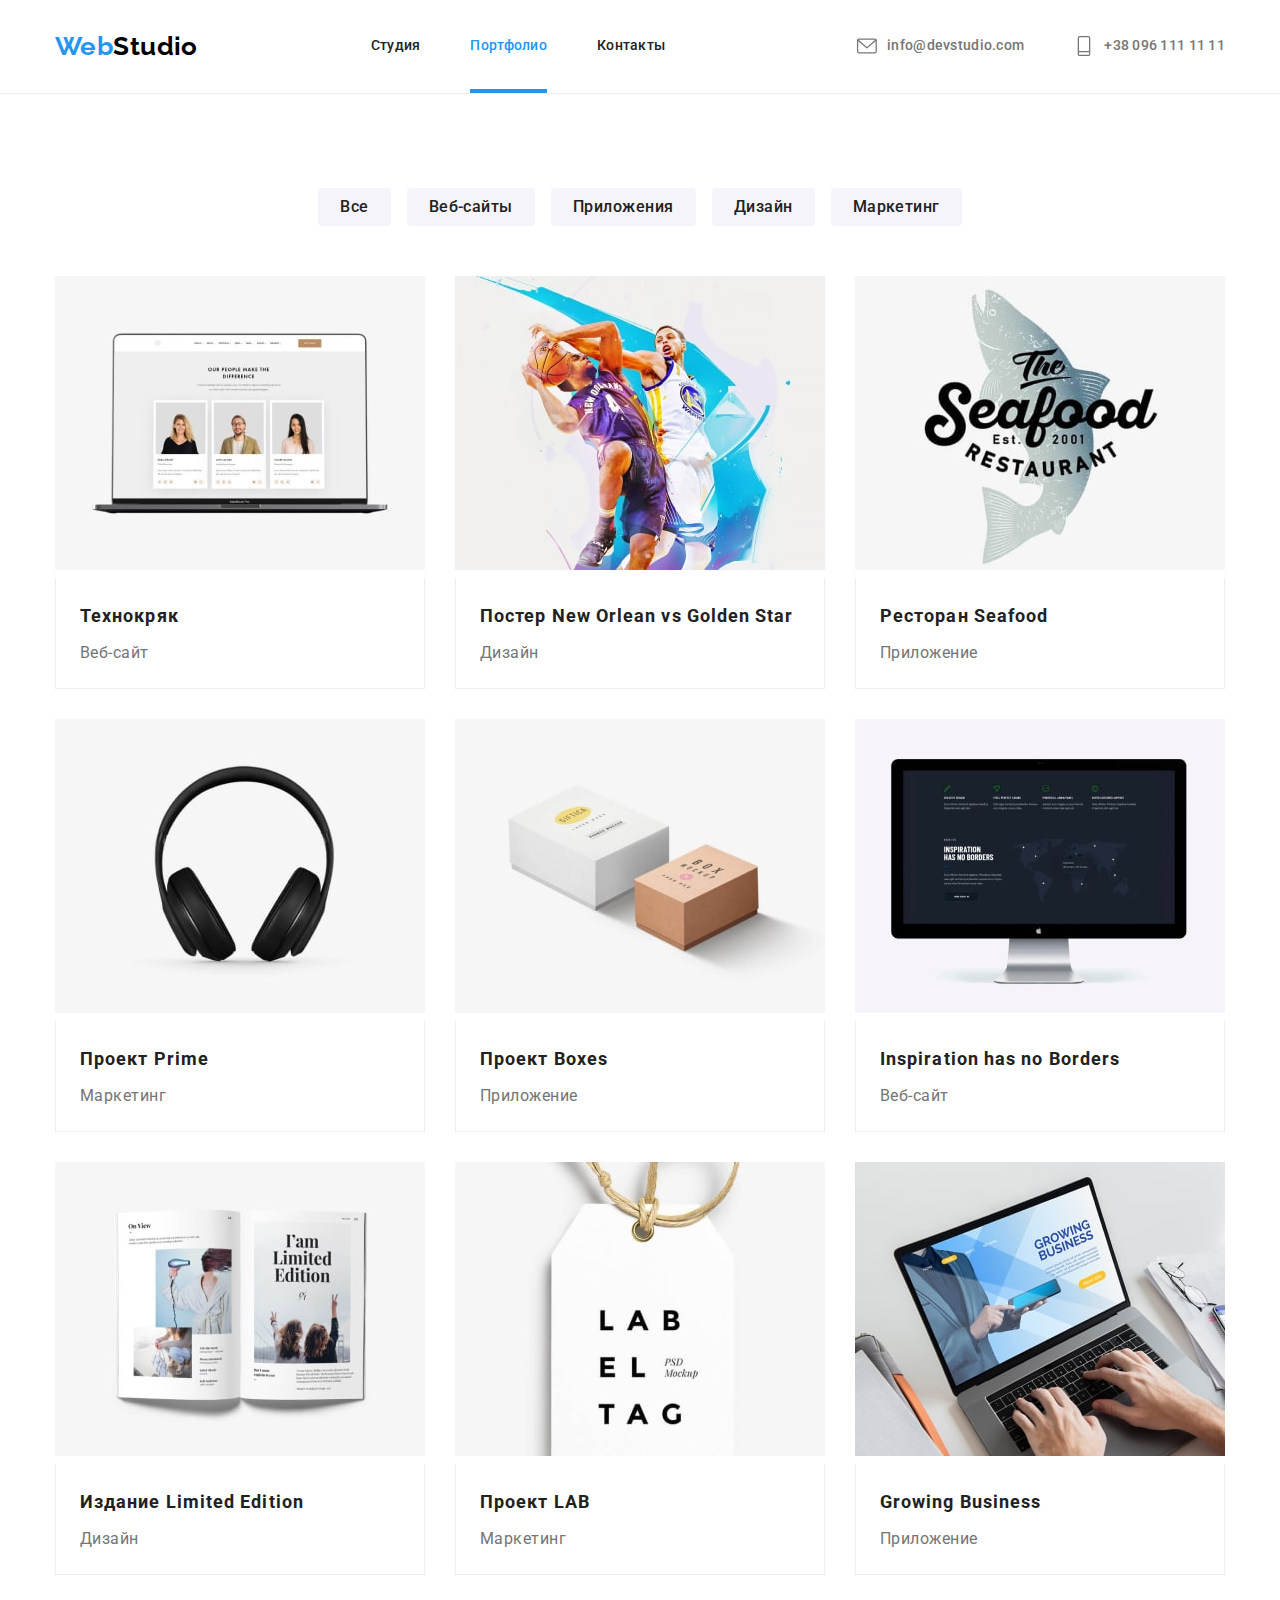
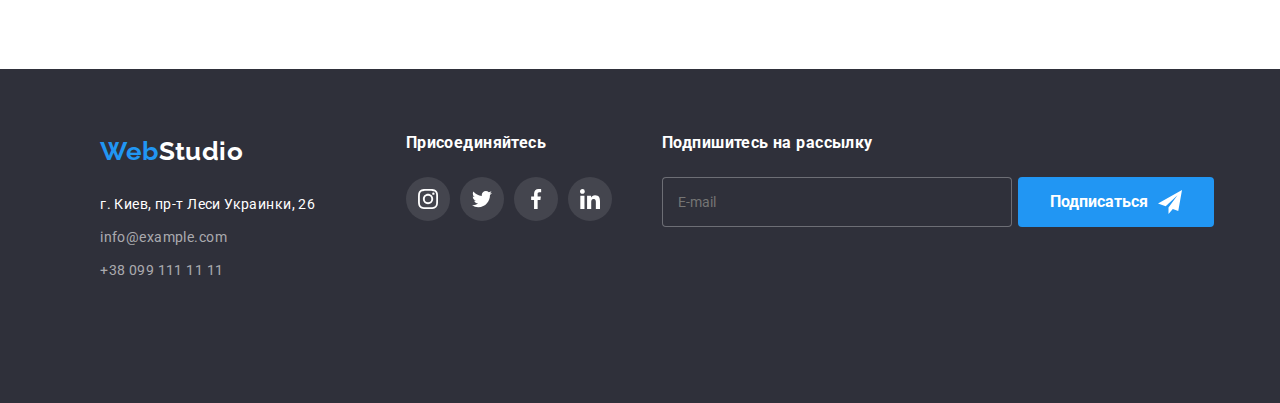
==== commit 97e4bdec: "Media refactoring adding adaptive graphics" ====
--- a/portfolio.html
+++ b/portfolio.html
@@ -91,7 +91,7 @@
       <!-- Section Portfolio-->
       <!-- subSection Portfolio Menu-->
       <section class="portfolio">
-        <div class="container conteiner-portfolio">
+        <div class="container">
           <h2 class="sub-title--invisible">Виды работ</h2>
           <div class="portfolio-menu-wrap">
             <ul class="menu__list">
@@ -121,12 +121,35 @@
               <li class="examples__item">
                 <a class="examples__link" href="">
                   <div class="examples__wrap">
-                    <img
-                      class="examples__img"
-                      src="./images/technokriak.jpg"
-                      alt="Превью проекта Технокряк"
-                      width="300"
-                    />
+                    <picture>
+                      <source
+                        srcset="
+                          ./images/01_technokriak_1200-min.jpg    1x,
+                          ./images/01_technokriak_1200@2x-min.jpg 2x
+                        "
+                        media="(min-width: 1200px)"
+                        type="image/jpeg"
+                      />
+                      <source
+                        srcset="
+                          ./images/01_technokriak_768-min.jpg    1x,
+                          ./images/01_technokriak_768@2x-min.jpg 2x
+                        "
+                        media="(min-width: 768px)"
+                        type="image/jpeg"
+                      />
+                      <source
+                        srcset="./images/01_technokriak_480@2x-min.jpg 2x"
+                        media="(max-width: 767px)"
+                        type="image/jpeg"
+                      />
+                      <img
+                        class="ourteam__img"
+                        src="./images/01_technokriak_480-min.jpg"
+                        alt="Превью проекта Технокряк"
+                        width="100%"
+                      />
+                    </picture>
                     <p class="examples__desc">
                       Ресурс предлагает комплексные предложения с разным уровнем
                       функционала и сервисов. Все это позволит посетителю
@@ -143,13 +166,38 @@
               <li class="examples__item">
                 <a class="examples__link" href="">
                   <div class="examples__wrap">
-                    <img
-                      class="examples__img"
-                      src="./images/new_orlen_vs_gold_star.jpg"
-                      alt="Превью проекта
+                    <picture>
+                      <source
+                        srcset="
+                          ./images/02_new_orlen_vs_gold_star_1200-min.jpg    1x,
+                          ./images/02_new_orlen_vs_gold_star_1200@2x-min.jpg 2x
+                        "
+                        media="(min-width: 1200px)"
+                        type="image/jpeg"
+                      />
+                      <source
+                        srcset="
+                          ./images/02_new_orlen_vs_gold_star_768-min.jpg    1x,
+                          ./images/02_new_orlen_vs_gold_star_768@2x-min.jpg 2x
+                        "
+                        media="(min-width: 768px)"
+                        type="image/jpeg"
+                      />
+                      <source
+                        srcset="
+                          ./images/02_new_orlen_vs_gold_star_480@2x-min.jpg 2x
+                        "
+                        media="(max-width: 767px)"
+                        type="image/jpeg"
+                      />
+                      <img
+                        class="ourteam__img"
+                        src="./images/02_new_orlen_vs_gold_star_480-min.jpg"
+                        alt="Превью проекта
             Постер Новый Орлеан против Золотой звезды"
-                      width="300"
-                    />
+                        width="100%"
+                      />
+                    </picture>
                     <p class="examples__desc">
                       Ресурс предлагает комплексные предложения с разным уровнем
                       функционала и сервисов. Все это позволит посетителю
@@ -168,12 +216,35 @@
               <li class="examples__item">
                 <a class="examples__link" href="">
                   <div class="examples__wrap">
-                    <img
-                      class="examples__img"
-                      src="./images/seafood.jpg"
-                      alt="Превью проекта ресторан Морская еда"
-                      width="300"
-                    />
+                    <picture>
+                      <source
+                        srcset="
+                          ./images/03_seafood_1200-min.jpg    1x,
+                          ./images/03_seafood_1200@2x-min.jpg 2x
+                        "
+                        media="(min-width: 1200px)"
+                        type="image/jpeg"
+                      />
+                      <source
+                        srcset="
+                          ./images/03_seafood_768-min.jpg    1x,
+                          ./images/03_seafood_768@2x-min.jpg 2x
+                        "
+                        media="(min-width: 768px)"
+                        type="image/jpeg"
+                      />
+                      <source
+                        srcset="./images/03_seafood_480@2x-min.jpg 2x"
+                        media="(max-width: 767px)"
+                        type="image/jpeg"
+                      />
+                      <img
+                        class="ourteam__img"
+                        src="./images/03_seafood_480-min.jpg"
+                        alt="Превью проекта ресторан Морская еда"
+                        width="100%"
+                      />
+                    </picture>
                     <p class="examples__desc">
                       Ресурс предлагает комплексные предложения с разным уровнем
                       функционала и сервисов. Все это позволит посетителю
@@ -192,12 +263,35 @@
               <li class="examples__item">
                 <a class="examples__link" href="">
                   <div class="examples__wrap">
-                    <img
-                      class="examples__img"
-                      src="./images/prime.jpg"
-                      alt="Превью проекта Прайм"
-                      width="300"
-                    />
+                    <picture>
+                      <source
+                        srcset="
+                          ./images/04_prime_1200-min.jpg    1x,
+                          ./images/04_prime_1200@2x-min.jpg 2x
+                        "
+                        media="(min-width: 1200px)"
+                        type="image/jpeg"
+                      />
+                      <source
+                        srcset="
+                          ./images/04_prime_768-min.jpg    1x,
+                          ./images/04_prime_768@2x-min.jpg 2x
+                        "
+                        media="(min-width: 768px)"
+                        type="image/jpeg"
+                      />
+                      <source
+                        srcset="./images/04_prime_480@2x-min.jpg 2x"
+                        media="(max-width: 767px)"
+                        type="image/jpeg"
+                      />
+                      <img
+                        class="ourteam__img"
+                        src="./images/04_prime_480-min.jpg"
+                        alt="Превью проекта Прайм"
+                        width="100%"
+                      />
+                    </picture>
                     <p class="examples__desc">
                       Ресурс предлагает комплексные предложения с разным уровнем
                       функционала и сервисов. Все это позволит посетителю
@@ -216,12 +310,35 @@
               <li class="examples__item">
                 <a class="examples__link" href="">
                   <div class="examples__wrap">
-                    <img
-                      class="examples__img"
-                      src="./images/boxes.jpg"
-                      alt="Превью проекта Ящики"
-                      width="300"
-                    />
+                    <picture>
+                      <source
+                        srcset="
+                          ./images/05_boxes_1200-min.jpg    1x,
+                          ./images/05_boxes_1200@2x-min.jpg 2x
+                        "
+                        media="(min-width: 1200px)"
+                        type="image/jpeg"
+                      />
+                      <source
+                        srcset="
+                          ./images/05_boxes_768-min.jpg    1x,
+                          ./images/05_boxes_768@2x-min.jpg 2x
+                        "
+                        media="(min-width: 768px)"
+                        type="image/jpeg"
+                      />
+                      <source
+                        srcset="./images/05_boxes_480@2x-min.jpg 2x"
+                        media="(max-width: 767px)"
+                        type="image/jpeg"
+                      />
+                      <img
+                        class="ourteam__img"
+                        src="./images/05_boxes_480-min.jpg"
+                        alt="Превью проекта Ящики"
+                        width="100%"
+                      />
+                    </picture>
                     <p class="examples__desc">
                       Ресурс предлагает комплексные предложения с разным уровнем
                       функционала и сервисов. Все это позволит посетителю
@@ -240,12 +357,37 @@
               <li class="examples__item">
                 <a class="examples__link" href="">
                   <div class="examples__wrap">
-                    <img
-                      class="examples__img"
-                      src="./images/inspiration_has_no_borders.jpg"
-                      alt="Превью проекта Вдохновение без границ"
-                      width="300"
-                    />
+                    <picture>
+                      <source
+                        srcset="
+                          ./images/06_inspiration_has_no_borders_1200-min.jpg    1x,
+                          ./images/06_inspiration_has_no_borders_1200@2x-min.jpg 2x
+                        "
+                        media="(min-width: 1200px)"
+                        type="image/jpeg"
+                      />
+                      <source
+                        srcset="
+                          ./images/06_inspiration_has_no_borders_768-min.jpg    1x,
+                          ./images/06_inspiration_has_no_borders_768@2x-min.jpg 2x
+                        "
+                        media="(min-width: 768px)"
+                        type="image/jpeg"
+                      />
+                      <source
+                        srcset="
+                          ./images/06_inspiration_has_no_borders_480@2x-min.jpg 2x
+                        "
+                        media="(max-width: 767px)"
+                        type="image/jpeg"
+                      />
+                      <img
+                        class="ourteam__img"
+                        src="./images/06_inspiration_has_no_borders_480-min.jpg"
+                        alt="Превью проекта Вдохновение без границ"
+                        width="100%"
+                      />
+                    </picture>
                     <p class="examples__desc">
                       Ресурс предлагает комплексные предложения с разным уровнем
                       функционала и сервисов. Все это позволит посетителю
@@ -264,12 +406,35 @@
               <li class="examples__item">
                 <a class="examples__link" href="">
                   <div class="examples__wrap">
-                    <img
-                      class="examples__img"
-                      src="./images/limited_edition.jpg"
-                      alt="Превью проекта Издание Лимитэд Эдишн"
-                      width="300"
-                    />
+                    <picture>
+                      <source
+                        srcset="
+                          ./images/07_limited_edition_1200-min.jpg    1x,
+                          ./images/07_limited_edition_1200@2x-min.jpg 2x
+                        "
+                        media="(min-width: 1200px)"
+                        type="image/jpeg"
+                      />
+                      <source
+                        srcset="
+                          ./images/07_limited_edition_768-min.jpg    1x,
+                          ./images/07_limited_edition_768@2x-min.jpg 2x
+                        "
+                        media="(min-width: 768px)"
+                        type="image/jpeg"
+                      />
+                      <source
+                        srcset="./images/07_limited_edition_480@2x-min.jpg 2x"
+                        media="(max-width: 767px)"
+                        type="image/jpeg"
+                      />
+                      <img
+                        class="ourteam__img"
+                        src="./images/07_limited_edition_480-min.jpg"
+                        alt="Превью проекта Издание Лимитэд Эдишн"
+                        width="100%"
+                      />
+                    </picture>
                     <p class="examples__desc">
                       Ресурс предлагает комплексные предложения с разным уровнем
                       функционала и сервисов. Все это позволит посетителю
@@ -288,12 +453,35 @@
               <li class="examples__item">
                 <a class="examples__link" href="">
                   <div class="examples__wrap">
-                    <img
-                      class="examples__img"
-                      src="./images/lab.jpg"
-                      alt="Превью проекта ЛАБ"
-                      width="300"
-                    />
+                    <picture>
+                      <source
+                        srcset="
+                          ./images/08_lab_1200-min.jpg    1x,
+                          ./images/08_lab_1200@2x-min.jpg 2x
+                        "
+                        media="(min-width: 1200px)"
+                        type="image/jpeg"
+                      />
+                      <source
+                        srcset="
+                          ./images/08_lab_768-min.jpg    1x,
+                          ./images/08_lab_768@2x-min.jpg 2x
+                        "
+                        media="(min-width: 768px)"
+                        type="image/jpeg"
+                      />
+                      <source
+                        srcset="./images/08_lab_480@2x-min.jpg 2x"
+                        media="(max-width: 767px)"
+                        type="image/jpeg"
+                      />
+                      <img
+                        class="ourteam__img"
+                        src="./images/08_lab_480-min.jpg"
+                        alt="Превью проекта ЛАБ"
+                        width="100%"
+                      />
+                    </picture>
                     <p class="examples__desc">
                       Ресурс предлагает комплексные предложения с разным уровнем
                       функционала и сервисов. Все это позволит посетителю
@@ -312,12 +500,35 @@
               <li class="examples__item">
                 <a class="examples__link" href="">
                   <div class="examples__wrap">
-                    <img
-                      class="examples__img"
-                      src="./images/growing_business.jpg"
-                      alt="Превью проекта Рост бизнеса"
-                      width="300"
-                    />
+                    <picture>
+                      <source
+                        srcset="
+                          ./images/09_growing_business_1200-min.jpg    1x,
+                          ./images/09_growing_business_1200@2x-min.jpg 2x
+                        "
+                        media="(min-width: 1200px)"
+                        type="image/jpeg"
+                      />
+                      <source
+                        srcset="
+                          ./images/09_growing_business_768-min.jpg    1x,
+                          ./images/09_growing_business_768@2x-min.jpg 2x
+                        "
+                        media="(min-width: 768px)"
+                        type="image/jpeg"
+                      />
+                      <source
+                        srcset="./images/09_growing_business_480@2x-min.jpg 2x"
+                        media="(max-width: 767px)"
+                        type="image/jpeg"
+                      />
+                      <img
+                        class="ourteam__img"
+                        src="./images/09_growing_business_480-min.jpg"
+                        alt="Превью проекта Рост бизнеса"
+                        width="100%"
+                      />
+                    </picture>
                     <p class="examples__desc">
                       Ресурс предлагает комплексные предложения с разным уровнем
                       функционала и сервисов. Все это позволит посетителю
@@ -408,7 +619,7 @@
           </div>
         </div>
 
-        <div class="footer__block">
+        <div class="footer__block footer__block--last">
           <h3 class="footer__title">Подпишитесь на рассылку</h3>
           <form class="subscribe__form" name="footer-subscribe-email-letters">
             <input
--- a/css/main.min.css
+++ b/css/main.min.css
@@ -1,2 +1,2 @@
-:root{--main-font: Roboto, sans-serif;--secondary-font: Raleway, sans-serif;--main-black-color: #212121;--main-color: #757575;--nav-hover-color: #2196f3;--section-background-color: #2f303a}.socials__list,.header__list-nav,.header__list-contacts,.whywe__list,.whatwedo__list,.ourteam__list,.ourclients__list,.menu__list,.examples__list,.footer__list{margin:0;padding:0;list-style:none}.link--top-logo,.link--bottom-logo,.header__link,.examples__link,.footer__link{text-decoration:none}.current.link--top-logo,.current.link--bottom-logo,.current.header__link,.current.examples__link,.current.footer__link{color:var(--nav-hover-color)}@media screen and (min-width: 768px){.current.link--top-logo::after,.current.link--bottom-logo::after,.current.header__link::after,.current.examples__link::after,.current.footer__link::after{content:"";position:absolute;left:0;bottom:-39px;display:block;width:100%;height:4px;background-color:var(--nav-hover-color)}}body{font-family:var(--main-font);font-weight:400;font-size:14px;line-height:1.71;letter-spacing:0.03em;color:var(--main-color);tab-size:0px}h1,h2,h3,h4,h5,p{margin:0px}.container{margin-left:auto;margin-right:auto}@media screen and (min-width: 1200px){.container{padding-left:15px;padding-right:15px}}.sub-title{font-weight:700;font-size:36px;line-height:1.17;letter-spacing:0.03em;text-align:center;margin-bottom:50px;color:var(--main-black-color)}.sub-title--invisible{display:none}.socials__list{display:flex;align-items:center}.socials__item{margin-right:10px}.socials__item:last-child{margin-right:0}.socials__link{display:flex;align-items:center;justify-content:center;width:44px;height:44px;border-radius:50%;background-color:rgba(255,255,255,0.1);transition:background-color 250ms cubic-bezier(0.4, 0, 0.2, 1)}.socials__link:hover,.socials__link:focus{background-color:#2196f3}.socials__logo{width:20px;height:20px;fill:#ffffff}.socials__logo--grey{fill:#afb1b8;transition:fill 250ms cubic-bezier(0.4, 0, 0.2, 1)}.socials__link:hover .socials__logo--grey,.socials__link:focus .socials__logo--grey{fill:#ffffff}.header{position:relative;padding-top:24px;padding-bottom:17px;background-color:#ffffff;border-bottom:1px solid #ececec}@media screen and (min-width: 1200px){.header{padding-bottom:25px}}.header-container{align-items:center;padding-left:15px;padding-right:15px}@media screen and (min-width: 768px){.header-container{display:flex}}@media screen and (min-width: 1200px){.link--top-logo{margin-right:93px}}.link--bottom-logo{display:block;margin-bottom:20px}.logo__text{font-family:var(--secondary-font);font-weight:700;font-size:24px;color:#2196f3}@media screen and (min-width: 1200px){.logo__text{font-size:26px}}.logo__text--white{color:#ffffff}.logo__text--black{color:#000000}.header__wrap{display:flex;justify-content:space-between;width:100%;z-index:1}@media screen and (max-width: 767px){.header__wrap{position:fixed;top:0;left:0;flex-direction:column;justify-content:space-between;width:100%;height:100vh;padding:48px 40px;background-color:#fff;visibility:hidden}.header__wrap.is-open{visibility:visible;pointer-events:initial}}@media screen and (min-width: 768px){.header__wrap{align-items:center;margin-left:80px}}.mobile-menu__btn{position:absolute;right:15px;top:20px;width:40px;height:40px;padding:0;z-index:1;box-sizing:border-box;background-color:transparent;border:0;cursor:pointer}.mobile-menu__btn:hover .mobile-menu__img{fill:#2196f3}.mobile-menu__btn.is-active{position:fixed}@media screen and (min-width: 768px){.mobile-menu__btn{display:none}}.mobile-menu__img{width:40px;height:40px;fill:#000000;transition:fill 250ms cubic-bezier(0.4, 0, 0.2, 1)}.mobile-menu__img--open{opacity:1}.mobile-menu__img--close{opacity:0}.mobile-menu__btn.is-active .mobile-menu__img--open{opacity:0}.mobile-menu__btn.is-active .mobile-menu__img--close{opacity:1}.header__list-nav{padding:0px}@media screen and (min-width: 768px){.header__list-nav{display:flex}}.header__list-contacts{padding:0px}@media screen and (min-width: 768px){.header__list-contacts{display:flex;flex-direction:column}}@media screen and (min-width: 1200px){.header__list-contacts{flex-direction:row}}.header__item-nav{position:relative;margin-right:50px}@media screen and (max-width: 767px){.header__item-nav{margin-bottom:32px}.header__item-nav:last-child{margin-bottom:0px}}.header__item-nav:last-child{margin-right:0px}.header__item-contacts:last-child{order:-1;margin-bottom:12px}@media screen and (min-width: 1200px){.header__item-contacts:last-child{margin-right:50px;margin-bottom:0px}}.header__logo{width:20px;height:20px;margin-right:10px;fill:var(--main-color);transition:fill 250ms cubic-bezier(0.4, 0, 0.2, 1)}.header__link:hover .header__logo,.header__link:focus .header__logo{fill:var(--nav-hover-color)}@media screen and (max-width: 767px){.header__logo{display:none}}.header__link{display:flex;align-items:center;font-weight:500;font-size:12px;line-height:1.14;letter-spacing:0.02em;color:var(--main-black-color);transition:color 250ms cubic-bezier(0.4, 0, 0.2, 1)}.header__link--main-color{color:var(--main-color)}.header__link:hover,.header__link:focus,.header__link:active{color:var(--nav-hover-color)}@media screen and (max-width: 767px){.header__link{font-weight:500;font-size:40px;line-height:1.18;letter-spacing:0.02em}.header__link[href="mailto:info@devstudio.com"]{font-size:24px;line-height:1.67}}@media screen and (min-width: 1200px){.header__link{font-size:14px}}.hero{padding:200px 0px;max-width:1600px;background-image:linear-gradient(rgba(47,48,58,0.4), rgba(47,48,58,0.4)),url(../images/hero_bg_Img.png);background-repeat:no-repeat;background-position:center;background-size:cover}.hero-container{text-align:center}.hero__title{font-weight:900;font-size:26px;line-height:1.62;max-width:360px;margin-left:auto;margin-right:auto;margin-bottom:30px;letter-spacing:0.06em;text-transform:uppercase;color:#ffffff}@media screen and (min-width: 1200px){.hero__title{font-size:44px;line-height:1.36;max-width:670px}}.hero__btn{font-family:inherit;font-weight:700;font-size:16px;line-height:1.87;text-align:center;letter-spacing:0.06em;padding:10px 32px;border:0px;cursor:pointer;background-color:#2196f3;color:#ffffff;transition:background-color 250ms cubic-bezier(0.4, 0, 0.2, 1)}.hero__btn:hover{background-color:#188ce8}.whywe{padding-top:94px;padding-bottom:94px}.whywe__list{display:flex;flex-wrap:wrap;margin:-15px;margin-left:auto;margin-right:auto}@media screen and (min-width: 480px){.whywe__list{max-width:480px}}@media screen and (min-width: 768px){.whywe__list{max-width:768px}}@media screen and (min-width: 1200px){.whywe__list{max-width:1200px;flex-wrap:nowrap}}.whywe__item{width:100%;max-width:450px;text-align:center;margin:15px}@media screen and (min-width: 768px){.whywe__item{flex-basis:354px}}@media screen and (min-width: 1200px){.whywe__item{flex-basis:270px}}.whywe__item::before{display:block;content:"";width:100%;max-width:450px;height:120px;margin-bottom:30px;background-size:contain;background-position:center;background-repeat:no-repeat;background-size:auto 70px;background-color:#f5f4fa}@media screen and (min-width: 768px){.whywe__item::before{flex-basis:354px}}@media screen and (min-width: 1200px){.whywe__item::before{flex-basis:270px}}.whywe__item--details::before{background-image:url(../images/antenna.svg)}.whywe__item--punctuality::before{background-image:url(../images/clock.svg)}.whywe__item--planning::before{background-image:url(../images/diagram.svg)}.whywe__item--modern::before{background-image:url(../images/astronaut.svg)}.whywe__title{font-weight:700;font-size:14px;line-height:1.14;letter-spacing:0.03em;text-transform:uppercase;margin-bottom:10px;color:var(--main-black-color)}.whywe__text{font-size:14px;line-height:1.71;letter-spacing:0.03em;color:var(--main-color)}@media screen and (max-width: 1199px){.whatwedo{display:none}}.whatwedo__list{display:flex}.whatwedo__item{position:relative;margin-right:30px}.whatwedo__item:last-child{margin-right:0}.whatwedo__desc{display:flex;position:absolute;width:370px;height:70px;right:0;bottom:0;align-items:center;justify-content:center;font-family:"Roboto";font-style:normal;font-weight:700;font-size:14px;line-height:1.14;text-align:center;letter-spacing:0.03em;text-transform:uppercase;color:#ffffff;background-color:rgba(47,48,58,0.8)}.ourteam{padding-top:60px;padding-bottom:60px;background-color:#f5f4fa}.ourteam__list{display:flex;flex-wrap:wrap;margin:-15px;margin-left:auto;margin-right:auto}@media screen and (min-width: 480px){.ourteam__list{max-width:480px}}@media screen and (min-width: 768px){.ourteam__list{max-width:768px}}@media screen and (min-width: 1200px){.ourteam__list{max-width:1200px;flex-wrap:nowrap}}.ourteam__item{background-color:#ffffff;width:100%;max-width:450px;text-align:center;margin:15px;box-shadow:0px 1px 3px rgba(0,0,0,0.12),0px 1px 1px rgba(0,0,0,0.14),0px 2px 1px rgba(0,0,0,0.2);border-radius:0px 0px 4px 4px}@media screen and (min-width: 768px){.ourteam__item{flex-basis:354px}}@media screen and (min-width: 1200px){.ourteam__item{flex-basis:270px}}.ourteam__box{display:flex;flex-direction:column;align-items:center;padding-top:30px;padding-bottom:30px}.ourteam__title{display:block;font-weight:500;font-size:16px;line-height:19px;letter-spacing:0.03em;margin-bottom:10px;color:#212121}.ourteam__text{display:block;padding-bottom:16px;font-size:16px;line-height:1.19;letter-spacing:0.03em;color:var(--main-color)}.ourclients{padding-top:60px;padding-bottom:60px}.ourclients__list{display:flex;justify-content:center;flex-wrap:wrap;margin:-15px;margin-left:auto;margin-right:auto}@media screen and (min-width: 480px){.ourclients__list{max-width:480px}}@media screen and (min-width: 756px){.ourclients__list{max-width:756px}}@media screen and (min-width: 1200px){.ourclients__list{max-width:1200px;flex-wrap:nowrap}}.ourclients__item{flex-basis:210px;height:92px;margin:15px}@media screen and (min-width: 1200px){.ourclients__item{flex-basis:170px}}.ourclients__link{display:flex;align-items:center;justify-content:center;width:100%;height:100%;border:1px solid #afb1b8;box-sizing:border-box;border-radius:4px;transition:border 250ms cubic-bezier(0.4, 0, 0.2, 1)}.ourclients__link:hover,.ourclients__link:focus{border:1px solid #2196f3}.ourclients__logo{width:106px;height:60px;fill:#afb1b8;transition:fill 250ms cubic-bezier(0.4, 0, 0.2, 1)}.ourclients__link:hover .ourclients__logo,.ourclients__link:focus .ourclients__logo{fill:#2196f3}.portfolio-menu-wrap{margin-bottom:30px}@media screen and (min-width: 1200px){.portfolio-menu-wrap{margin-bottom:50px}}.menu__list{display:flex;flex-wrap:wrap;justify-content:start;margin:-8px}@media screen and (min-width: 768px){.menu__list{justify-content:center}}.menu__item{margin:8px}.menu__btn{font-family:inherit;font-weight:500;font-size:16px;line-height:1.62;padding:6px 22px;text-align:center;letter-spacing:0.03em;cursor:pointer;background-color:#f5f4fa;color:var(--main-black-color);border:0px;border-radius:4px;transition:background-color 250ms cubic-bezier(0.4, 0, 0.2, 1),color 250ms cubic-bezier(0.4, 0, 0.2, 1),box-shadow 250ms cubic-bezier(0.4, 0, 0.2, 1)}.menu__btn:hover,.menu__btn:focus,.menu__btn:active{background-color:var(--nav-hover-color);color:#ffffff;box-shadow:0px 3px 1px rgba(0,0,0,0.1),0px 1px 2px rgba(0,0,0,0.08),0px 2px 2px rgba(0,0,0,0.12)}.portfolio-galery-wrap{display:flex;flex-direction:column;width:100%;align-items:center}.examples__list{display:flex;width:100%;flex-wrap:wrap;justify-content:center;margin:-15px}@media screen and (min-width: 768px) and (max-width: 1199px){.examples__list{width:768px;justify-content:space-between}}.examples__item{margin:15px;background-color:#ffffff}.examples__wrap{position:relative;overflow:hidden}.examples__desc{display:block;position:absolute;align-items:center;justify-content:center;top:0;left:0;width:100%;height:100%;padding:63px 24px;font-family:"Roboto";font-style:normal;font-weight:400;font-size:18px;line-height:1.56;letter-spacing:0.03em;color:#ffffff;background-color:rgba(33,150,243,0.9);transform:translatey(302px);transition-property:transform;transition-duration:250ms;transition-timing-function:cubic-bezier(0.4, 0, 0.2, 1)}.examples__link:hover .examples__desc{transform:translateY(0)}.examples__link{display:block;transition:box-shadow 250ms cubic-bezier(0.4, 0, 0.2, 1)}.examples__link:hover,.examples__link:focus{box-shadow:0px 1px 1px rgba(0,0,0,0.12),0px 4px 4px rgba(0,0,0,0.06),1px 4px 6px rgba(0,0,0,0.16)}.examples__box{width:300px;padding:20px 24px;border-bottom:1px solid #eeeeee;border-left:1px solid #eeeeee;border-right:1px solid #eeeeee}.examples__title{font-weight:700;font-size:18px;line-height:2;letter-spacing:0.06em;margin-bottom:4px;color:var(--main-black-color)}.examples__text{font-size:16px;line-height:1.87;letter-spacing:0.03em;color:var(--main-color)}.portfolio{padding-top:94px;padding-bottom:94px}.conteiner-portfolio{margin-left:15px;margin-right:15px}.portfolio-menu-wrap{margin-bottom:30px}@media screen and (min-width: 1200px){.portfolio-menu-wrap{margin-bottom:50px}}.menu__list{display:flex;flex-wrap:wrap;justify-content:start;margin:-8px}@media screen and (min-width: 768px){.menu__list{justify-content:center}}.menu__item{margin:8px}.menu__btn{font-family:inherit;font-weight:500;font-size:16px;line-height:1.62;padding:6px 22px;text-align:center;letter-spacing:0.03em;cursor:pointer;background-color:#f5f4fa;color:var(--main-black-color);border:0px;border-radius:4px;transition:background-color 250ms cubic-bezier(0.4, 0, 0.2, 1),color 250ms cubic-bezier(0.4, 0, 0.2, 1),box-shadow 250ms cubic-bezier(0.4, 0, 0.2, 1)}.menu__btn:hover,.menu__btn:focus,.menu__btn:active{background-color:var(--nav-hover-color);color:#ffffff;box-shadow:0px 3px 1px rgba(0,0,0,0.1),0px 1px 2px rgba(0,0,0,0.08),0px 2px 2px rgba(0,0,0,0.12)}.portfolio-galery-wrap{display:flex;flex-direction:column;width:100%;align-items:center}.examples__list{display:flex;width:100%;flex-wrap:wrap;justify-content:center;margin:-15px}@media screen and (min-width: 768px) and (max-width: 1199px){.examples__list{width:768px;justify-content:space-between}}.examples__item{margin:15px;background-color:#ffffff}.examples__wrap{position:relative;overflow:hidden}.examples__desc{display:block;position:absolute;align-items:center;justify-content:center;top:0;left:0;width:100%;height:100%;padding:63px 24px;font-family:"Roboto";font-style:normal;font-weight:400;font-size:18px;line-height:1.56;letter-spacing:0.03em;color:#ffffff;background-color:rgba(33,150,243,0.9);transform:translatey(302px);transition-property:transform;transition-duration:250ms;transition-timing-function:cubic-bezier(0.4, 0, 0.2, 1)}.examples__link:hover .examples__desc{transform:translateY(0)}.examples__link{display:block;transition:box-shadow 250ms cubic-bezier(0.4, 0, 0.2, 1)}.examples__link:hover,.examples__link:focus{box-shadow:0px 1px 1px rgba(0,0,0,0.12),0px 4px 4px rgba(0,0,0,0.06),1px 4px 6px rgba(0,0,0,0.16)}.examples__box{width:300px;padding:20px 24px;border-bottom:1px solid #eeeeee;border-left:1px solid #eeeeee;border-right:1px solid #eeeeee}.examples__title{font-weight:700;font-size:18px;line-height:2;letter-spacing:0.06em;margin-bottom:4px;color:var(--main-black-color)}.examples__text{font-size:16px;line-height:1.87;letter-spacing:0.03em;color:var(--main-color)}.footer{padding-top:60px;padding-bottom:60px;background-color:var(--section-background-color)}.footer-box{display:flex;flex-direction:column;margin-left:15px;margin-right:15px}@media screen and (min-width: 1200px){.footer-box{flex-direction:row;justify-content:space-between}}.footer-wrap{display:flex;flex-wrap:wrap;width:100%;margin-left:auto;margin-right:auto;justify-content:space-around}.footer__block{display:flex;flex-direction:column;align-items:center;margin-left:5px;margin-right:5px;margin-bottom:60px}@media screen and (min-width: 1200px){.footer__block{align-items:flex-start}}.footer__item:not(:last-child){margin-bottom:9px}.footer__link{font-style:normal;font-size:14px;line-height:1.71;letter-spacing:0.03em;color:rgba(255,255,255,0.6)}.footer__link--white{color:#ffffff}.footer__title{color:white;margin-bottom:20px}.subscribe__form{display:flex;flex-direction:column;align-items:center;width:100%}@media screen and (min-width: 1200px){.subscribe__form{flex-direction:row;justify-content:center;margin:-6px}}.subscribe__input{width:100%;max-width:450px;height:50px;padding:15px;margin-left:15px;margin-right:15px;margin-bottom:20px;outline:none;border-radius:4px;border:1px solid rgba(255,255,255,0.3);background-color:#2f303a;color:rgba(255,255,255,0.6)}@media screen and (min-width: 1200px){.subscribe__input{width:358px;margin:6px}}.subscribe__btn{display:flex;align-items:center;justify-content:center;width:200px;height:50px;border:0;border-radius:4px;font-family:"Roboto";font-style:normal;font-weight:700;font-size:16px;line-height:1.88;color:#ffffff;background-color:#2196f3;cursor:pointer}.subscribe__logo{width:24px;height:24px;margin-left:10px;fill:#ffffff}.backdrop{position:fixed;width:100vw;height:100vh;top:0px;left:50%;transform:translateX(-50%);background-color:rgba(0,0,0,0.2);opacity:1;visibility:visible;pointer-events:initial;transition:opacity 250ms, visibility 250ms}.modal__window{position:absolute;top:50%;left:50%;transform:translate(-50%, -50%);width:528px;height:581px;padding:0 40px;background-color:#ffffff}.modal__btn{position:absolute;right:8px;top:8px;width:30px;height:30px;border-radius:50%;background-color:#ffffff;border:1px solid rgba(0,0,0,0.1);box-sizing:border-box;cursor:pointer}.modal__btn:hover .modal__img{fill:#2196f3}.modal__img{width:11px;height:11px;fill:#000000;transition:fill 250ms cubic-bezier(0.4, 0, 0.2, 1)}.modal__form{display:flex;flex-direction:column;align-items:center}.modal__title{margin-top:40px;margin-bottom:20px;font-family:"Roboto";font-style:normal;font-weight:700;font-size:20px;line-height:1.15;text-align:center;letter-spacing:0.03em;color:#212121}.is-hidden{opacity:0;visibility:hidden;pointer-events:none}.form__label{position:relative;display:flex;flex-direction:column;margin-bottom:10px;width:100%}.form__label--checkbox{position:relative;display:flex;flex-direction:row;align-items:baseline}.form__text{margin-bottom:4px;font-family:"Roboto";font-style:normal;font-weight:400;font-size:12px;line-height:1.17;letter-spacing:0.01em;color:#757575}.form__text--agreement{font-size:14px;letter-spacing:0.03em}.form__link{color:#2196f3}.form__field{width:100%;height:40px;padding:11px 12px;padding-left:28px;outline:none;cursor:pointer;border:1px solid rgba(33,33,33,0.2);box-sizing:border-box;border-radius:4px;transition:border-color 250ms cubic-bezier(0.4, 0, 0.2, 1)}.form__field--textarea{resize:none;height:120px}.form__field:hover,.form__field:focus{border:2px solid #2196f3}.form__logo{position:absolute;top:30px;left:11px;width:18px;height:18px;fill:#212121;transition:fill 250ms cubic-bezier(0.4, 0, 0.2, 1)}.form__logo--checked{width:11px;height:8px}.form__field:hover+.form__logo,.form__field:focus+.form__logo{fill:#2196f3}.form__input--checked{position:absolute;top:0;right:0;-webkit-appearance:none;-moz-appearance:none;appearance:none}.form__input--custom-checked{display:flex;align-items:center;justify-content:center;width:16px;height:15px;border:1px solid;border-color:#000000;border-radius:2px;margin-right:7px;transition:background-color 250ms cubic-bezier(0.4, 0, 0.2, 1),border-color 250ms cubic-bezier(0.4, 0, 0.2, 1)}.form__input--checked:focus+.form__input--custom-checked{border-color:#2196f3}.form__input--checked:checked+.form__input--custom-checked{border-color:#2196f3;background-color:#2196f3}.form__button{width:200px;height:50px;background:#2196f3;border:0;border-radius:4px;transition:background-color 250ms cubic-bezier(0.4, 0, 0.2, 1),box-shadow 250ms cubic-bezier(0.4, 0, 0.2, 1);color:#ffffff;font-family:"Roboto";font-style:normal;font-weight:700;font-size:16px;line-height:1.88;cursor:pointer}.form__button:hover{background-color:#188ce8;box-shadow:0px 4px 4px rgba(0,0,0,0.15)}
+:root{--main-font: Roboto, sans-serif;--secondary-font: Raleway, sans-serif;--main-black-color: #212121;--main-color: #757575;--nav-hover-color: #2196f3;--section-background-color: #2f303a}.socials__list,.header__list-nav,.header__list-contacts,.header__list-socials,.whywe__list,.whatwedo__list,.ourteam__list,.ourclients__list,.menu__list,.examples__list,.footer__list{margin:0;padding:0;list-style:none}.link--top-logo,.link--bottom-logo,.header__link,.header__link-socials,.examples__link,.footer__link{text-decoration:none}.current.link--top-logo,.current.link--bottom-logo,.current.header__link,.current.header__link-socials,.current.examples__link,.current.footer__link{color:var(--nav-hover-color)}@media screen and (min-width: 768px){.current.link--top-logo::after,.current.link--bottom-logo::after,.current.header__link::after,.current.header__link-socials::after,.current.examples__link::after,.current.footer__link::after{content:"";position:absolute;left:0;bottom:-39px;display:block;width:100%;height:4px;background-color:var(--nav-hover-color)}}body{font-family:var(--main-font);font-weight:400;font-size:14px;line-height:1.71;letter-spacing:0.03em;color:var(--main-color);tab-size:0px}h1,h2,h3,h4,h5,p{margin:0px}.container{margin-left:auto;margin-right:auto;padding-left:15px;padding-right:15px}@media screen and (min-width: 768px){.container{width:768px}}@media screen and (min-width: 1200px){.container{width:1200px}}.sub-title{font-weight:700;font-size:36px;line-height:1.17;letter-spacing:0.03em;text-align:center;margin-bottom:50px;color:var(--main-black-color)}.sub-title--invisible{display:none}.socials__list{display:flex;align-items:center}.socials__item{margin-right:10px}.socials__item:last-child{margin-right:0}.socials__link{display:flex;align-items:center;justify-content:center;width:44px;height:44px;border-radius:50%;background-color:rgba(255,255,255,0.1);transition:background-color 250ms cubic-bezier(0.4, 0, 0.2, 1)}.socials__link:hover,.socials__link:focus{background-color:#2196f3}.socials__logo{width:20px;height:20px;fill:#ffffff}.socials__logo--grey{fill:#afb1b8;transition:fill 250ms cubic-bezier(0.4, 0, 0.2, 1)}.socials__link:hover .socials__logo--grey,.socials__link:focus .socials__logo--grey{fill:#ffffff}.header{position:relative;padding-top:24px;padding-bottom:17px;background-color:#ffffff;border-bottom:1px solid #ececec}@media screen and (min-width: 1200px){.header{padding-bottom:25px}}.header-container{align-items:center;padding-left:15px;padding-right:15px}@media screen and (min-width: 768px){.header-container{display:flex}}@media screen and (min-width: 1200px){.link--top-logo{margin-right:93px}}.link--bottom-logo{display:block;margin-bottom:20px}.logo__text{font-family:var(--secondary-font);font-weight:700;font-size:24px;color:#2196f3}@media screen and (min-width: 1200px){.logo__text{font-size:26px}}.logo__text--white{color:#ffffff}.logo__text--black{color:#000000}.header__wrap{display:flex;justify-content:space-between;width:100%;z-index:1}@media screen and (max-width: 767px){.header__wrap{position:fixed;top:0;left:0;flex-direction:column;justify-content:space-around;width:100%;height:100vh;padding:48px 40px;background-color:#fff;visibility:hidden}.header__wrap.is-open{visibility:visible;pointer-events:initial}}@media screen and (min-width: 768px){.header__wrap{align-items:center;margin-left:80px}}.mobile-menu__btn{position:absolute;right:15px;top:20px;width:40px;height:40px;padding:0;z-index:1;box-sizing:border-box;background-color:transparent;border:0;cursor:pointer}.mobile-menu__btn:hover .mobile-menu__img{fill:#2196f3}.mobile-menu__btn.is-active{position:fixed}@media screen and (min-width: 768px){.mobile-menu__btn{display:none}}.mobile-menu__img{width:40px;height:40px;fill:#000000;transition:fill 250ms cubic-bezier(0.4, 0, 0.2, 1)}.mobile-menu__img--open{opacity:1}.mobile-menu__img--close{opacity:0}.mobile-menu__btn.is-active .mobile-menu__img--open{opacity:0}.mobile-menu__btn.is-active .mobile-menu__img--close{opacity:1}.header__list-nav{padding:0px}@media screen and (min-width: 768px){.header__list-nav{display:flex}}.header__list-contacts{padding:0px}@media screen and (min-width: 768px){.header__list-contacts{display:flex;flex-direction:column}}@media screen and (min-width: 1200px){.header__list-contacts{flex-direction:row}}.header__item-nav{position:relative;margin-right:50px}@media screen and (max-width: 767px){.header__item-nav{margin-bottom:32px}.header__item-nav:last-child{margin-bottom:0px}}.header__item-nav:last-child{margin-right:0px}.header__item-contacts:last-child{order:-1;margin-bottom:12px}@media screen and (min-width: 1200px){.header__item-contacts:last-child{margin-right:50px;margin-bottom:0px}}.header__logo{width:20px;height:20px;margin-right:10px;fill:var(--main-color);transition:fill 250ms cubic-bezier(0.4, 0, 0.2, 1)}.header__link:hover .header__logo,.header__link:focus .header__logo{fill:var(--nav-hover-color)}@media screen and (max-width: 767px){.header__logo{display:none}}.header__link{display:flex;align-items:center;font-weight:500;font-size:12px;line-height:1.14;letter-spacing:0.02em;color:var(--main-black-color);transition:color 250ms cubic-bezier(0.4, 0, 0.2, 1)}.header__link--main-color{color:var(--main-color)}.header__link:hover,.header__link:focus,.header__link:active{color:var(--nav-hover-color)}@media screen and (max-width: 767px){.header__link{font-weight:500;font-size:40px;line-height:1.18;letter-spacing:0.02em}.header__link[href="mailto:info@devstudio.com"]{font-size:24px;line-height:1.67}}@media screen and (min-width: 1200px){.header__link{font-size:14px}}.header__list-socials{margin:-10px;display:flex}@media screen and (min-width: 768px){.header__list-socials{display:none}}.header__item-socials{box-sizing:border-box;margin:10px 0 10px 10px}.header__item-socials:not(:last-child){padding-right:10px;border-right:solid 1px rgba(33,33,33,0.2)}.header__link-socials{font-family:"Roboto";font-style:normal;font-weight:500;font-size:18px;line-height:1.22;letter-spacing:0.02em;color:#2196f3}.hero{padding:200px 0px;max-width:1600px;background-image:linear-gradient(rgba(47,48,58,0.4), rgba(47,48,58,0.4)),url(../images/hero_480-min.png);background-repeat:no-repeat;background-position:center;background-size:cover}@media screen and (min-width: 768px){.hero{background-image:linear-gradient(rgba(47,48,58,0.4), rgba(47,48,58,0.4)),url(../images/hero_768-min.png)}}@media screen and (min-width: 1200px){.hero{background-image:linear-gradient(rgba(47,48,58,0.4), rgba(47,48,58,0.4)),url(../images/hero_1200-min.png)}}.hero-container{text-align:center}.hero__title{font-weight:900;font-size:26px;line-height:1.62;max-width:360px;margin-left:auto;margin-right:auto;margin-bottom:30px;letter-spacing:0.06em;text-transform:uppercase;color:#ffffff}@media screen and (min-width: 1200px){.hero__title{font-size:44px;line-height:1.36;max-width:670px}}.hero__btn{font-family:inherit;font-weight:700;font-size:16px;line-height:1.87;text-align:center;letter-spacing:0.06em;padding:10px 32px;border:0px;cursor:pointer;background-color:#2196f3;color:#ffffff;transition:background-color 250ms cubic-bezier(0.4, 0, 0.2, 1)}.hero__btn:hover{background-color:#188ce8}.whywe{padding-top:94px;padding-bottom:94px}.whywe__list{display:flex;flex-wrap:wrap;margin:-15px;justify-content:center}@media screen and (min-width: 768px){.whywe__list{max-width:768px}}@media screen and (min-width: 1200px){.whywe__list{max-width:1200px;flex-wrap:nowrap}}.whywe__item{width:100%;max-width:450px;text-align:center;margin:15px}@media screen and (min-width: 768px){.whywe__item{flex-basis:354px}}@media screen and (min-width: 1200px){.whywe__item{flex-basis:270px}}.whywe__item::before{display:block;content:"";width:100%;max-width:450px;height:120px;margin-bottom:30px;background-size:contain;background-position:center;background-repeat:no-repeat;background-size:auto 70px;background-color:#f5f4fa}@media screen and (min-width: 768px){.whywe__item::before{flex-basis:354px}}@media screen and (min-width: 1200px){.whywe__item::before{flex-basis:270px}}.whywe__item--details::before{background-image:url(../images/antenna.svg)}.whywe__item--punctuality::before{background-image:url(../images/clock.svg)}.whywe__item--planning::before{background-image:url(../images/diagram.svg)}.whywe__item--modern::before{background-image:url(../images/astronaut.svg)}.whywe__title{font-weight:700;font-size:14px;line-height:1.14;letter-spacing:0.03em;text-transform:uppercase;margin-bottom:10px;color:var(--main-black-color)}.whywe__text{font-size:14px;line-height:1.71;letter-spacing:0.03em;color:var(--main-color)}@media screen and (max-width: 1199px){.whatwedo{display:none}}.whatwedo__list{display:flex;justify-content:center}.whatwedo__item{position:relative;margin-right:30px}.whatwedo__item:last-child{margin-right:0}.whatwedo__desc{display:flex;position:absolute;width:370px;height:70px;right:0;bottom:0;align-items:center;justify-content:center;font-family:"Roboto";font-style:normal;font-weight:700;font-size:14px;line-height:1.14;text-align:center;letter-spacing:0.03em;text-transform:uppercase;color:#ffffff;background-color:rgba(47,48,58,0.8)}.ourteam{padding-top:60px;padding-bottom:60px;background-color:#f5f4fa}.ourteam__list{display:flex;flex-wrap:wrap;margin:-15px;justify-content:center}@media screen and (min-width: 768px){.ourteam__list{max-width:768px}}@media screen and (min-width: 1200px){.ourteam__list{max-width:1200px;flex-wrap:nowrap}}.ourteam__item{background-color:#ffffff;width:100%;max-width:450px;text-align:center;margin:15px;box-shadow:0px 1px 3px rgba(0,0,0,0.12),0px 1px 1px rgba(0,0,0,0.14),0px 2px 1px rgba(0,0,0,0.2);border-radius:0px 0px 4px 4px}@media screen and (min-width: 768px){.ourteam__item{width:354px}}@media screen and (min-width: 1200px){.ourteam__item{width:270px}}.ourteam__box{display:flex;flex-direction:column;align-items:center;padding-top:30px;padding-bottom:30px}.ourteam__title{display:block;font-weight:500;font-size:16px;line-height:19px;letter-spacing:0.03em;margin-bottom:10px;color:#212121}.ourteam__text{display:block;padding-bottom:16px;font-size:16px;line-height:1.19;letter-spacing:0.03em;color:var(--main-color)}.ourclients{padding-top:60px;padding-bottom:60px}.ourclients__list{display:flex;flex-wrap:wrap;margin:-15px;justify-content:center}@media screen and (min-width: 768px){.ourclients__list{max-width:768px}}@media screen and (min-width: 1200px){.ourclients__list{max-width:1200px;flex-wrap:nowrap}}.ourclients__item{flex-basis:210px;height:92px;margin:15px}@media screen and (min-width: 1200px){.ourclients__item{flex-basis:170px}}.ourclients__link{display:flex;align-items:center;justify-content:center;width:100%;height:100%;border:1px solid #afb1b8;box-sizing:border-box;border-radius:4px;transition:border 250ms cubic-bezier(0.4, 0, 0.2, 1)}.ourclients__link:hover,.ourclients__link:focus{border:1px solid #2196f3}.ourclients__logo{width:106px;height:60px;fill:#afb1b8;transition:fill 250ms cubic-bezier(0.4, 0, 0.2, 1)}.ourclients__link:hover .ourclients__logo,.ourclients__link:focus .ourclients__logo{fill:#2196f3}.portfolio-menu-wrap{margin-bottom:30px}@media screen and (min-width: 1200px){.portfolio-menu-wrap{margin-bottom:50px}}.menu__list{display:flex;flex-wrap:wrap;justify-content:start;margin:-8px}@media screen and (min-width: 768px){.menu__list{justify-content:center}}.menu__item{margin:8px}.menu__btn{font-family:inherit;font-weight:500;font-size:16px;line-height:1.62;padding:6px 22px;text-align:center;letter-spacing:0.03em;cursor:pointer;background-color:#f5f4fa;color:var(--main-black-color);border:0px;border-radius:4px;transition:background-color 250ms cubic-bezier(0.4, 0, 0.2, 1),color 250ms cubic-bezier(0.4, 0, 0.2, 1),box-shadow 250ms cubic-bezier(0.4, 0, 0.2, 1)}.menu__btn:hover,.menu__btn:focus,.menu__btn:active{background-color:var(--nav-hover-color);color:#ffffff;box-shadow:0px 3px 1px rgba(0,0,0,0.1),0px 1px 2px rgba(0,0,0,0.08),0px 2px 2px rgba(0,0,0,0.12)}.portfolio-galery-wrap{display:flex;flex-direction:column;width:100%;align-items:center}.examples__list{display:flex;width:100%;flex-wrap:wrap;justify-content:center;margin:-15px}@media screen and (min-width: 768px) and (max-width: 1199px){.examples__list{width:768px;justify-content:space-between}}@media screen and (min-width: 1200px){.examples__list{width:1200px}}.examples__item{margin:15px;background-color:#ffffff}@media screen and (min-width: 768px){.examples__item{width:354px}}@media screen and (min-width: 1200px){.examples__item{width:370px}}.examples__wrap{position:relative;overflow:hidden}.examples__desc{display:block;position:absolute;align-items:center;justify-content:center;top:0;left:0;width:100%;height:100%;padding:63px 24px;font-family:"Roboto";font-style:normal;font-weight:400;font-size:18px;line-height:1.56;letter-spacing:0.03em;color:#ffffff;background-color:rgba(33,150,243,0.9);transform:translatey(302px);transition-property:transform;transition-duration:250ms;transition-timing-function:cubic-bezier(0.4, 0, 0.2, 1)}.examples__link:hover .examples__desc{transform:translateY(0)}.examples__link{display:block;transition:box-shadow 250ms cubic-bezier(0.4, 0, 0.2, 1)}.examples__link:hover,.examples__link:focus{box-shadow:0px 1px 1px rgba(0,0,0,0.12),0px 4px 4px rgba(0,0,0,0.06),1px 4px 6px rgba(0,0,0,0.16)}.examples__box{width:100%;padding:20px 24px;border-bottom:1px solid #eeeeee;border-left:1px solid #eeeeee;border-right:1px solid #eeeeee}.examples__title{font-weight:700;font-size:18px;line-height:2;letter-spacing:0.06em;margin-bottom:4px;color:var(--main-black-color)}.examples__text{font-size:16px;line-height:1.87;letter-spacing:0.03em;color:var(--main-color)}.portfolio{padding-top:94px;padding-bottom:94px}.portfolio-menu-wrap{margin-bottom:30px}@media screen and (min-width: 1200px){.portfolio-menu-wrap{margin-bottom:50px}}.menu__list{display:flex;flex-wrap:wrap;justify-content:start;margin:-8px}@media screen and (min-width: 768px){.menu__list{justify-content:center}}.menu__item{margin:8px}.menu__btn{font-family:inherit;font-weight:500;font-size:16px;line-height:1.62;padding:6px 22px;text-align:center;letter-spacing:0.03em;cursor:pointer;background-color:#f5f4fa;color:var(--main-black-color);border:0px;border-radius:4px;transition:background-color 250ms cubic-bezier(0.4, 0, 0.2, 1),color 250ms cubic-bezier(0.4, 0, 0.2, 1),box-shadow 250ms cubic-bezier(0.4, 0, 0.2, 1)}.menu__btn:hover,.menu__btn:focus,.menu__btn:active{background-color:var(--nav-hover-color);color:#ffffff;box-shadow:0px 3px 1px rgba(0,0,0,0.1),0px 1px 2px rgba(0,0,0,0.08),0px 2px 2px rgba(0,0,0,0.12)}.portfolio-galery-wrap{display:flex;flex-direction:column;width:100%;align-items:center}.examples__list{display:flex;width:100%;flex-wrap:wrap;justify-content:center;margin:-15px}@media screen and (min-width: 768px) and (max-width: 1199px){.examples__list{width:768px;justify-content:space-between}}@media screen and (min-width: 1200px){.examples__list{width:1200px}}.examples__item{margin:15px;background-color:#ffffff}@media screen and (min-width: 768px){.examples__item{width:354px}}@media screen and (min-width: 1200px){.examples__item{width:370px}}.examples__wrap{position:relative;overflow:hidden}.examples__desc{display:block;position:absolute;align-items:center;justify-content:center;top:0;left:0;width:100%;height:100%;padding:63px 24px;font-family:"Roboto";font-style:normal;font-weight:400;font-size:18px;line-height:1.56;letter-spacing:0.03em;color:#ffffff;background-color:rgba(33,150,243,0.9);transform:translatey(302px);transition-property:transform;transition-duration:250ms;transition-timing-function:cubic-bezier(0.4, 0, 0.2, 1)}.examples__link:hover .examples__desc{transform:translateY(0)}.examples__link{display:block;transition:box-shadow 250ms cubic-bezier(0.4, 0, 0.2, 1)}.examples__link:hover,.examples__link:focus{box-shadow:0px 1px 1px rgba(0,0,0,0.12),0px 4px 4px rgba(0,0,0,0.06),1px 4px 6px rgba(0,0,0,0.16)}.examples__box{width:100%;padding:20px 24px;border-bottom:1px solid #eeeeee;border-left:1px solid #eeeeee;border-right:1px solid #eeeeee}.examples__title{font-weight:700;font-size:18px;line-height:2;letter-spacing:0.06em;margin-bottom:4px;color:var(--main-black-color)}.examples__text{font-size:16px;line-height:1.87;letter-spacing:0.03em;color:var(--main-color)}.footer{padding-top:60px;padding-bottom:60px;background-color:var(--section-background-color)}.footer-box{display:flex;flex-direction:column}@media screen and (min-width: 1200px){.footer-box{flex-direction:row;justify-content:space-between}}.footer-wrap{display:flex;flex-wrap:wrap;width:100%;margin-left:auto;margin-right:auto;justify-content:space-around}.footer__block{display:flex;flex-direction:column;align-items:center;margin-left:5px;margin-right:5px;margin-bottom:60px}.footer__block--last{margin-bottom:0}@media screen and (min-width: 1200px){.footer__block{align-items:flex-start}}.footer__item:not(:last-child){margin-bottom:9px}.footer__link{font-style:normal;font-size:14px;line-height:1.71;letter-spacing:0.03em;color:rgba(255,255,255,0.6)}.footer__link--white{color:#ffffff}.footer__title{color:white;margin-bottom:20px}.subscribe__form{display:flex;flex-direction:column;align-items:center;width:100%}@media screen and (min-width: 1200px){.subscribe__form{flex-direction:row;justify-content:center;margin:-6px}}.subscribe__input{width:100%;max-width:450px;height:50px;padding:15px;margin-left:15px;margin-right:15px;margin-bottom:20px;outline:none;border-radius:4px;border:1px solid rgba(255,255,255,0.3);background-color:#2f303a;color:rgba(255,255,255,0.6)}@media screen and (min-width: 1200px){.subscribe__input{width:358px;margin:6px}}.subscribe__btn{display:flex;align-items:center;justify-content:center;width:200px;height:50px;border:0;border-radius:4px;font-family:"Roboto";font-style:normal;font-weight:700;font-size:16px;line-height:1.88;color:#ffffff;background-color:#2196f3;cursor:pointer}.subscribe__logo{width:24px;height:24px;margin-left:10px;fill:#ffffff}.backdrop{z-index:10;position:fixed;width:100vw;height:100vh;top:0px;left:50%;transform:translateX(-50%);background-color:rgba(0,0,0,0.2);opacity:1;visibility:visible;pointer-events:initial;transition:opacity 250ms, visibility 250ms;overflow-y:scroll}.modal__window{position:relative;padding:40px;margin-top:93px;margin-left:auto;margin-right:auto;background-color:#ffffff}@media screen and (min-width: 480px){.modal__window{width:450px;height:609px}}@media screen and (min-width: 1200px){.modal__window{width:528px;height:581px;position:absolute;top:50%;left:50%;transform:translate(-50%, -50%)}}.modal__btn{position:absolute;right:8px;top:8px;width:30px;height:30px;border-radius:50%;background-color:#ffffff;border:1px solid rgba(0,0,0,0.1);box-sizing:border-box;cursor:pointer}.modal__btn:hover .modal__img{fill:#2196f3}.modal__img{width:11px;height:11px;fill:#000000;transition:fill 250ms cubic-bezier(0.4, 0, 0.2, 1)}.modal__form{display:flex;flex-direction:column;align-items:center}.modal__title{margin-bottom:20px;font-family:"Roboto";font-style:normal;font-weight:700;font-size:20px;line-height:1.15;text-align:center;letter-spacing:0.03em;color:#212121}.is-hidden{opacity:0;visibility:hidden;pointer-events:none}.form__label{position:relative;display:flex;flex-direction:column;margin-bottom:10px;width:100%}.form__label--checkbox{position:relative;display:flex;flex-direction:row;align-items:baseline;margin-bottom:30px}.form__text{margin-bottom:4px;font-family:"Roboto";font-style:normal;font-weight:400;font-size:12px;line-height:1.17;letter-spacing:0.01em;color:#757575}.form__text--agreement{font-size:12px;line-height:1.17;letter-spacing:0.03em}@media screen and (min-width: 1200px){.form__text--agreement{font-size:14px;line-height:1.71}}.form__link{color:#2196f3}.form__field{width:100%;height:40px;padding:11px 12px;padding-left:28px;outline:none;cursor:pointer;border:1px solid rgba(33,33,33,0.2);box-sizing:border-box;border-radius:4px;transition:border-color 250ms cubic-bezier(0.4, 0, 0.2, 1)}.form__field--textarea{resize:none;height:120px}.form__field:hover,.form__field:focus{border:2px solid #2196f3}.form__logo{position:absolute;top:30px;left:11px;width:18px;height:18px;fill:#212121;transition:fill 250ms cubic-bezier(0.4, 0, 0.2, 1)}.form__logo--checked{width:11px;height:8px}.form__field:hover+.form__logo,.form__field:focus+.form__logo{fill:#2196f3}.form__input--checked{position:absolute;top:0;right:0;-webkit-appearance:none;-moz-appearance:none;appearance:none}.form__input--custom-checked{display:flex;align-items:center;justify-content:center;width:16px;height:15px;border:1px solid;border-color:#000000;border-radius:2px;margin-right:7px;transition:background-color 250ms cubic-bezier(0.4, 0, 0.2, 1),border-color 250ms cubic-bezier(0.4, 0, 0.2, 1)}.form__input--checked:focus+.form__input--custom-checked{border-color:#2196f3}.form__input--checked:checked+.form__input--custom-checked{border-color:#2196f3;background-color:#2196f3}.form__button{width:200px;height:50px;background:#2196f3;border:0;border-radius:4px;transition:background-color 250ms cubic-bezier(0.4, 0, 0.2, 1),box-shadow 250ms cubic-bezier(0.4, 0, 0.2, 1);color:#ffffff;font-family:"Roboto";font-style:normal;font-weight:700;font-size:16px;line-height:1.88;cursor:pointer}.form__button:hover{background-color:#188ce8;box-shadow:0px 4px 4px rgba(0,0,0,0.15)}
 /*# sourceMappingURL=main.min.css.map */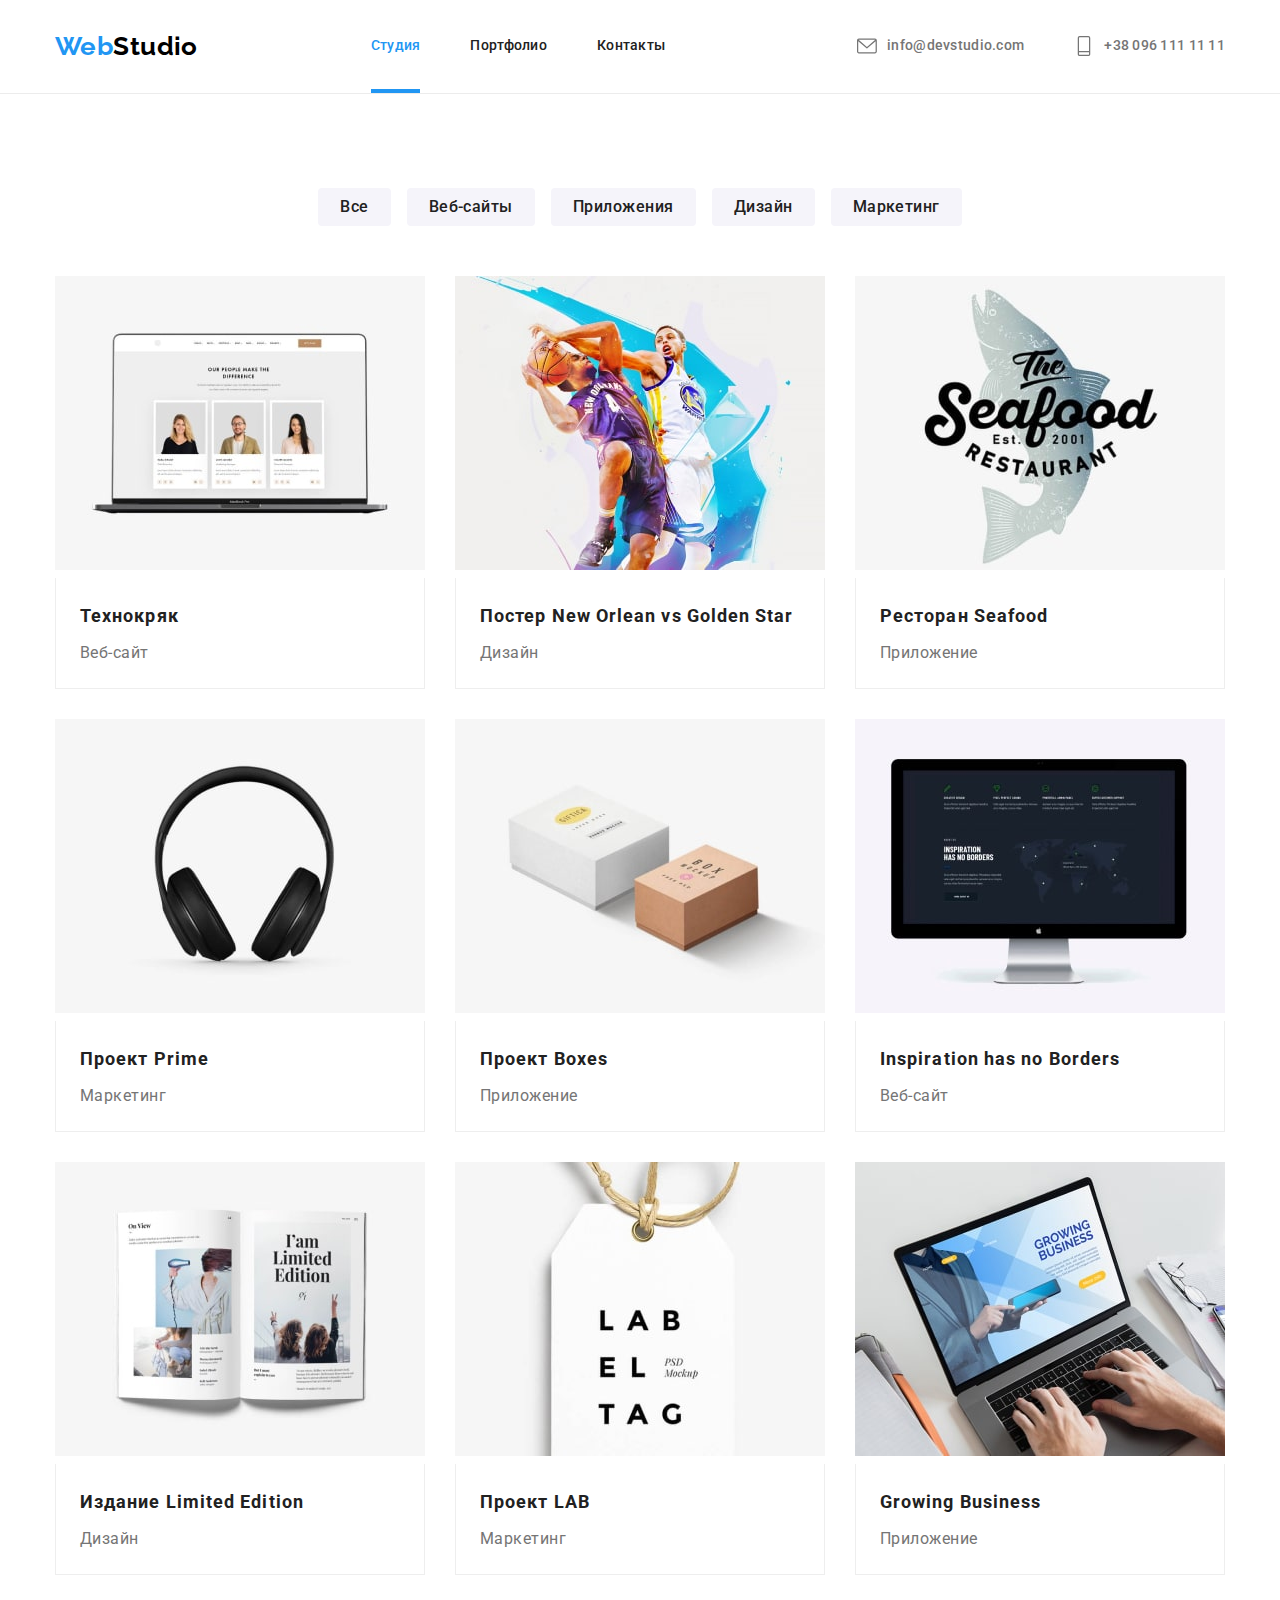
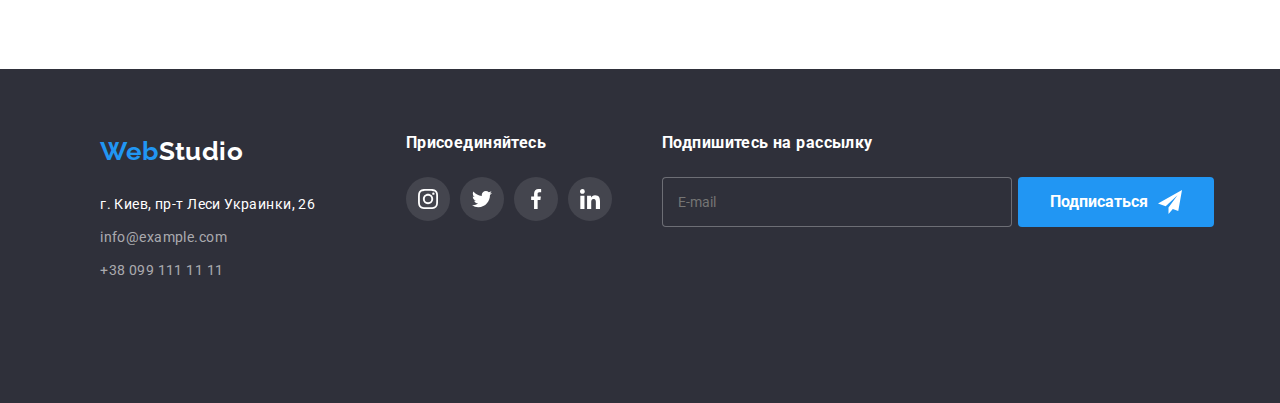
==== commit e06a3317: "media refactoring: portfolio header fixing" ====
--- a/portfolio.html
+++ b/portfolio.html
@@ -35,12 +35,10 @@
           <nav class="header__nav">
             <ul class="header__list-nav">
               <li class="header__item-nav">
-                <a class="header__link" href="./index.html">Студия</a>
+                <a class="header__link current" href="./index.html">Студия</a>
               </li>
               <li class="header__item-nav">
-                <a class="header__link current" href="./portfolio.html"
-                  >Портфолио</a
-                >
+                <a class="header__link" href="./portfolio.html">Портфолио</a>
               </li>
               <li class="header__item-nav">
                 <a class="header__link" href="">Контакты</a>
@@ -48,30 +46,46 @@
             </ul>
           </nav>
           <!--contacts-->
-          <ul class="header__list-contacts">
-            <li class="header__item-contacts">
-              <a
-                class="header__link header__link--main-color"
-                href="tel:+380961111111"
-              >
-                <svg class="header__logo">
-                  <use href="./images/sprite_opt.svg#icon-telephone"></use>
-                </svg>
-                +38 096 111 11 11</a
-              >
-            </li>
-            <li class="header__item-contacts">
-              <a
-                class="header__link header__link--main-color"
-                href="mailto:info@devstudio.com"
-              >
-                <svg class="header__logo">
-                  <use href="./images/sprite_opt.svg#icon-envelope"></use>
-                </svg>
-                info@devstudio.com
-              </a>
-            </li>
-          </ul>
+          <div class="list-wrap">
+            <ul class="header__list-contacts">
+              <li class="header__item-contacts">
+                <a
+                  class="header__link header__link--main-color"
+                  href="tel:+380961111111"
+                >
+                  <svg class="header__logo">
+                    <use href="./images/sprite_opt.svg#icon-telephone"></use>
+                  </svg>
+                  +38 096 111 11 11</a
+                >
+              </li>
+              <li class="header__item-contacts">
+                <a
+                  class="header__link header__link--main-color"
+                  href="mailto:info@devstudio.com"
+                >
+                  <svg class="header__logo">
+                    <use href="./images/sprite_opt.svg#icon-envelope"></use>
+                  </svg>
+                  info@devstudio.com
+                </a>
+              </li>
+            </ul>
+            <ul class="header__list-socials">
+              <li class="header__item-socials">
+                <a href="" class="header__link-socials">Instagram</a>
+              </li>
+              <li class="header__item-socials">
+                <a href="" class="header__link-socials">Twitter</a>
+              </li>
+              <li class="header__item-socials">
+                <a href="" class="header__link-socials">Facebook</a>
+              </li>
+              <li class="header__item-socials">
+                <a href="" class="header__link-socials">Linkedin</a>
+              </li>
+            </ul>
+          </div>
         </div>
         <button type="button" class="mobile-menu__btn" data-menu-button>
           <svg class="mobile-menu__img">
--- a/css/main.min.css
+++ b/css/main.min.css
@@ -1,2 +1,2 @@
-:root{--main-font: Roboto, sans-serif;--secondary-font: Raleway, sans-serif;--main-black-color: #212121;--main-color: #757575;--nav-hover-color: #2196f3;--section-background-color: #2f303a}.socials__list,.header__list-nav,.header__list-contacts,.header__list-socials,.whywe__list,.whatwedo__list,.ourteam__list,.ourclients__list,.menu__list,.examples__list,.footer__list{margin:0;padding:0;list-style:none}.link--top-logo,.link--bottom-logo,.header__link,.header__link-socials,.examples__link,.footer__link{text-decoration:none}.current.link--top-logo,.current.link--bottom-logo,.current.header__link,.current.header__link-socials,.current.examples__link,.current.footer__link{color:var(--nav-hover-color)}@media screen and (min-width: 768px){.current.link--top-logo::after,.current.link--bottom-logo::after,.current.header__link::after,.current.header__link-socials::after,.current.examples__link::after,.current.footer__link::after{content:"";position:absolute;left:0;bottom:-39px;display:block;width:100%;height:4px;background-color:var(--nav-hover-color)}}body{font-family:var(--main-font);font-weight:400;font-size:14px;line-height:1.71;letter-spacing:0.03em;color:var(--main-color);tab-size:0px}h1,h2,h3,h4,h5,p{margin:0px}.container{margin-left:auto;margin-right:auto;padding-left:15px;padding-right:15px}@media screen and (min-width: 768px){.container{width:768px}}@media screen and (min-width: 1200px){.container{width:1200px}}.sub-title{font-weight:700;font-size:36px;line-height:1.17;letter-spacing:0.03em;text-align:center;margin-bottom:50px;color:var(--main-black-color)}.sub-title--invisible{display:none}.socials__list{display:flex;align-items:center}.socials__item{margin-right:10px}.socials__item:last-child{margin-right:0}.socials__link{display:flex;align-items:center;justify-content:center;width:44px;height:44px;border-radius:50%;background-color:rgba(255,255,255,0.1);transition:background-color 250ms cubic-bezier(0.4, 0, 0.2, 1)}.socials__link:hover,.socials__link:focus{background-color:#2196f3}.socials__logo{width:20px;height:20px;fill:#ffffff}.socials__logo--grey{fill:#afb1b8;transition:fill 250ms cubic-bezier(0.4, 0, 0.2, 1)}.socials__link:hover .socials__logo--grey,.socials__link:focus .socials__logo--grey{fill:#ffffff}.header{position:relative;padding-top:24px;padding-bottom:17px;background-color:#ffffff;border-bottom:1px solid #ececec}@media screen and (min-width: 1200px){.header{padding-bottom:25px}}.header-container{align-items:center;padding-left:15px;padding-right:15px}@media screen and (min-width: 768px){.header-container{display:flex}}@media screen and (min-width: 1200px){.link--top-logo{margin-right:93px}}.link--bottom-logo{display:block;margin-bottom:20px}.logo__text{font-family:var(--secondary-font);font-weight:700;font-size:24px;color:#2196f3}@media screen and (min-width: 1200px){.logo__text{font-size:26px}}.logo__text--white{color:#ffffff}.logo__text--black{color:#000000}.header__wrap{display:flex;justify-content:space-between;width:100%;z-index:1}@media screen and (max-width: 767px){.header__wrap{position:fixed;top:0;left:0;flex-direction:column;justify-content:space-around;width:100%;height:100vh;padding:48px 40px;background-color:#fff;visibility:hidden}.header__wrap.is-open{visibility:visible;pointer-events:initial}}@media screen and (min-width: 768px){.header__wrap{align-items:center;margin-left:80px}}.mobile-menu__btn{position:absolute;right:15px;top:20px;width:40px;height:40px;padding:0;z-index:1;box-sizing:border-box;background-color:transparent;border:0;cursor:pointer}.mobile-menu__btn:hover .mobile-menu__img{fill:#2196f3}.mobile-menu__btn.is-active{position:fixed}@media screen and (min-width: 768px){.mobile-menu__btn{display:none}}.mobile-menu__img{width:40px;height:40px;fill:#000000;transition:fill 250ms cubic-bezier(0.4, 0, 0.2, 1)}.mobile-menu__img--open{opacity:1}.mobile-menu__img--close{opacity:0}.mobile-menu__btn.is-active .mobile-menu__img--open{opacity:0}.mobile-menu__btn.is-active .mobile-menu__img--close{opacity:1}.header__list-nav{padding:0px}@media screen and (min-width: 768px){.header__list-nav{display:flex}}.header__list-contacts{padding:0px}@media screen and (min-width: 768px){.header__list-contacts{display:flex;flex-direction:column}}@media screen and (min-width: 1200px){.header__list-contacts{flex-direction:row}}.header__item-nav{position:relative;margin-right:50px}@media screen and (max-width: 767px){.header__item-nav{margin-bottom:32px}.header__item-nav:last-child{margin-bottom:0px}}.header__item-nav:last-child{margin-right:0px}.header__item-contacts:last-child{order:-1;margin-bottom:12px}@media screen and (min-width: 1200px){.header__item-contacts:last-child{margin-right:50px;margin-bottom:0px}}.header__logo{width:20px;height:20px;margin-right:10px;fill:var(--main-color);transition:fill 250ms cubic-bezier(0.4, 0, 0.2, 1)}.header__link:hover .header__logo,.header__link:focus .header__logo{fill:var(--nav-hover-color)}@media screen and (max-width: 767px){.header__logo{display:none}}.header__link{display:flex;align-items:center;font-weight:500;font-size:12px;line-height:1.14;letter-spacing:0.02em;color:var(--main-black-color);transition:color 250ms cubic-bezier(0.4, 0, 0.2, 1)}.header__link--main-color{color:var(--main-color)}.header__link:hover,.header__link:focus,.header__link:active{color:var(--nav-hover-color)}@media screen and (max-width: 767px){.header__link{font-weight:500;font-size:40px;line-height:1.18;letter-spacing:0.02em}.header__link[href="mailto:info@devstudio.com"]{font-size:24px;line-height:1.67}}@media screen and (min-width: 1200px){.header__link{font-size:14px}}.header__list-socials{margin:-10px;display:flex}@media screen and (min-width: 768px){.header__list-socials{display:none}}.header__item-socials{box-sizing:border-box;margin:10px 0 10px 10px}.header__item-socials:not(:last-child){padding-right:10px;border-right:solid 1px rgba(33,33,33,0.2)}.header__link-socials{font-family:"Roboto";font-style:normal;font-weight:500;font-size:18px;line-height:1.22;letter-spacing:0.02em;color:#2196f3}.hero{padding:200px 0px;max-width:1600px;background-image:linear-gradient(rgba(47,48,58,0.4), rgba(47,48,58,0.4)),url(../images/hero_480-min.png);background-repeat:no-repeat;background-position:center;background-size:cover}@media screen and (min-width: 768px){.hero{background-image:linear-gradient(rgba(47,48,58,0.4), rgba(47,48,58,0.4)),url(../images/hero_768-min.png)}}@media screen and (min-width: 1200px){.hero{background-image:linear-gradient(rgba(47,48,58,0.4), rgba(47,48,58,0.4)),url(../images/hero_1200-min.png)}}.hero-container{text-align:center}.hero__title{font-weight:900;font-size:26px;line-height:1.62;max-width:360px;margin-left:auto;margin-right:auto;margin-bottom:30px;letter-spacing:0.06em;text-transform:uppercase;color:#ffffff}@media screen and (min-width: 1200px){.hero__title{font-size:44px;line-height:1.36;max-width:670px}}.hero__btn{font-family:inherit;font-weight:700;font-size:16px;line-height:1.87;text-align:center;letter-spacing:0.06em;padding:10px 32px;border:0px;cursor:pointer;background-color:#2196f3;color:#ffffff;transition:background-color 250ms cubic-bezier(0.4, 0, 0.2, 1)}.hero__btn:hover{background-color:#188ce8}.whywe{padding-top:94px;padding-bottom:94px}.whywe__list{display:flex;flex-wrap:wrap;margin:-15px;justify-content:center}@media screen and (min-width: 768px){.whywe__list{max-width:768px}}@media screen and (min-width: 1200px){.whywe__list{max-width:1200px;flex-wrap:nowrap}}.whywe__item{width:100%;max-width:450px;text-align:center;margin:15px}@media screen and (min-width: 768px){.whywe__item{flex-basis:354px}}@media screen and (min-width: 1200px){.whywe__item{flex-basis:270px}}.whywe__item::before{display:block;content:"";width:100%;max-width:450px;height:120px;margin-bottom:30px;background-size:contain;background-position:center;background-repeat:no-repeat;background-size:auto 70px;background-color:#f5f4fa}@media screen and (min-width: 768px){.whywe__item::before{flex-basis:354px}}@media screen and (min-width: 1200px){.whywe__item::before{flex-basis:270px}}.whywe__item--details::before{background-image:url(../images/antenna.svg)}.whywe__item--punctuality::before{background-image:url(../images/clock.svg)}.whywe__item--planning::before{background-image:url(../images/diagram.svg)}.whywe__item--modern::before{background-image:url(../images/astronaut.svg)}.whywe__title{font-weight:700;font-size:14px;line-height:1.14;letter-spacing:0.03em;text-transform:uppercase;margin-bottom:10px;color:var(--main-black-color)}.whywe__text{font-size:14px;line-height:1.71;letter-spacing:0.03em;color:var(--main-color)}@media screen and (max-width: 1199px){.whatwedo{display:none}}.whatwedo__list{display:flex;justify-content:center}.whatwedo__item{position:relative;margin-right:30px}.whatwedo__item:last-child{margin-right:0}.whatwedo__desc{display:flex;position:absolute;width:370px;height:70px;right:0;bottom:0;align-items:center;justify-content:center;font-family:"Roboto";font-style:normal;font-weight:700;font-size:14px;line-height:1.14;text-align:center;letter-spacing:0.03em;text-transform:uppercase;color:#ffffff;background-color:rgba(47,48,58,0.8)}.ourteam{padding-top:60px;padding-bottom:60px;background-color:#f5f4fa}.ourteam__list{display:flex;flex-wrap:wrap;margin:-15px;justify-content:center}@media screen and (min-width: 768px){.ourteam__list{max-width:768px}}@media screen and (min-width: 1200px){.ourteam__list{max-width:1200px;flex-wrap:nowrap}}.ourteam__item{background-color:#ffffff;width:100%;max-width:450px;text-align:center;margin:15px;box-shadow:0px 1px 3px rgba(0,0,0,0.12),0px 1px 1px rgba(0,0,0,0.14),0px 2px 1px rgba(0,0,0,0.2);border-radius:0px 0px 4px 4px}@media screen and (min-width: 768px){.ourteam__item{width:354px}}@media screen and (min-width: 1200px){.ourteam__item{width:270px}}.ourteam__box{display:flex;flex-direction:column;align-items:center;padding-top:30px;padding-bottom:30px}.ourteam__title{display:block;font-weight:500;font-size:16px;line-height:19px;letter-spacing:0.03em;margin-bottom:10px;color:#212121}.ourteam__text{display:block;padding-bottom:16px;font-size:16px;line-height:1.19;letter-spacing:0.03em;color:var(--main-color)}.ourclients{padding-top:60px;padding-bottom:60px}.ourclients__list{display:flex;flex-wrap:wrap;margin:-15px;justify-content:center}@media screen and (min-width: 768px){.ourclients__list{max-width:768px}}@media screen and (min-width: 1200px){.ourclients__list{max-width:1200px;flex-wrap:nowrap}}.ourclients__item{flex-basis:210px;height:92px;margin:15px}@media screen and (min-width: 1200px){.ourclients__item{flex-basis:170px}}.ourclients__link{display:flex;align-items:center;justify-content:center;width:100%;height:100%;border:1px solid #afb1b8;box-sizing:border-box;border-radius:4px;transition:border 250ms cubic-bezier(0.4, 0, 0.2, 1)}.ourclients__link:hover,.ourclients__link:focus{border:1px solid #2196f3}.ourclients__logo{width:106px;height:60px;fill:#afb1b8;transition:fill 250ms cubic-bezier(0.4, 0, 0.2, 1)}.ourclients__link:hover .ourclients__logo,.ourclients__link:focus .ourclients__logo{fill:#2196f3}.portfolio-menu-wrap{margin-bottom:30px}@media screen and (min-width: 1200px){.portfolio-menu-wrap{margin-bottom:50px}}.menu__list{display:flex;flex-wrap:wrap;justify-content:start;margin:-8px}@media screen and (min-width: 768px){.menu__list{justify-content:center}}.menu__item{margin:8px}.menu__btn{font-family:inherit;font-weight:500;font-size:16px;line-height:1.62;padding:6px 22px;text-align:center;letter-spacing:0.03em;cursor:pointer;background-color:#f5f4fa;color:var(--main-black-color);border:0px;border-radius:4px;transition:background-color 250ms cubic-bezier(0.4, 0, 0.2, 1),color 250ms cubic-bezier(0.4, 0, 0.2, 1),box-shadow 250ms cubic-bezier(0.4, 0, 0.2, 1)}.menu__btn:hover,.menu__btn:focus,.menu__btn:active{background-color:var(--nav-hover-color);color:#ffffff;box-shadow:0px 3px 1px rgba(0,0,0,0.1),0px 1px 2px rgba(0,0,0,0.08),0px 2px 2px rgba(0,0,0,0.12)}.portfolio-galery-wrap{display:flex;flex-direction:column;width:100%;align-items:center}.examples__list{display:flex;width:100%;flex-wrap:wrap;justify-content:center;margin:-15px}@media screen and (min-width: 768px) and (max-width: 1199px){.examples__list{width:768px;justify-content:space-between}}@media screen and (min-width: 1200px){.examples__list{width:1200px}}.examples__item{margin:15px;background-color:#ffffff}@media screen and (min-width: 768px){.examples__item{width:354px}}@media screen and (min-width: 1200px){.examples__item{width:370px}}.examples__wrap{position:relative;overflow:hidden}.examples__desc{display:block;position:absolute;align-items:center;justify-content:center;top:0;left:0;width:100%;height:100%;padding:63px 24px;font-family:"Roboto";font-style:normal;font-weight:400;font-size:18px;line-height:1.56;letter-spacing:0.03em;color:#ffffff;background-color:rgba(33,150,243,0.9);transform:translatey(302px);transition-property:transform;transition-duration:250ms;transition-timing-function:cubic-bezier(0.4, 0, 0.2, 1)}.examples__link:hover .examples__desc{transform:translateY(0)}.examples__link{display:block;transition:box-shadow 250ms cubic-bezier(0.4, 0, 0.2, 1)}.examples__link:hover,.examples__link:focus{box-shadow:0px 1px 1px rgba(0,0,0,0.12),0px 4px 4px rgba(0,0,0,0.06),1px 4px 6px rgba(0,0,0,0.16)}.examples__box{width:100%;padding:20px 24px;border-bottom:1px solid #eeeeee;border-left:1px solid #eeeeee;border-right:1px solid #eeeeee}.examples__title{font-weight:700;font-size:18px;line-height:2;letter-spacing:0.06em;margin-bottom:4px;color:var(--main-black-color)}.examples__text{font-size:16px;line-height:1.87;letter-spacing:0.03em;color:var(--main-color)}.portfolio{padding-top:94px;padding-bottom:94px}.portfolio-menu-wrap{margin-bottom:30px}@media screen and (min-width: 1200px){.portfolio-menu-wrap{margin-bottom:50px}}.menu__list{display:flex;flex-wrap:wrap;justify-content:start;margin:-8px}@media screen and (min-width: 768px){.menu__list{justify-content:center}}.menu__item{margin:8px}.menu__btn{font-family:inherit;font-weight:500;font-size:16px;line-height:1.62;padding:6px 22px;text-align:center;letter-spacing:0.03em;cursor:pointer;background-color:#f5f4fa;color:var(--main-black-color);border:0px;border-radius:4px;transition:background-color 250ms cubic-bezier(0.4, 0, 0.2, 1),color 250ms cubic-bezier(0.4, 0, 0.2, 1),box-shadow 250ms cubic-bezier(0.4, 0, 0.2, 1)}.menu__btn:hover,.menu__btn:focus,.menu__btn:active{background-color:var(--nav-hover-color);color:#ffffff;box-shadow:0px 3px 1px rgba(0,0,0,0.1),0px 1px 2px rgba(0,0,0,0.08),0px 2px 2px rgba(0,0,0,0.12)}.portfolio-galery-wrap{display:flex;flex-direction:column;width:100%;align-items:center}.examples__list{display:flex;width:100%;flex-wrap:wrap;justify-content:center;margin:-15px}@media screen and (min-width: 768px) and (max-width: 1199px){.examples__list{width:768px;justify-content:space-between}}@media screen and (min-width: 1200px){.examples__list{width:1200px}}.examples__item{margin:15px;background-color:#ffffff}@media screen and (min-width: 768px){.examples__item{width:354px}}@media screen and (min-width: 1200px){.examples__item{width:370px}}.examples__wrap{position:relative;overflow:hidden}.examples__desc{display:block;position:absolute;align-items:center;justify-content:center;top:0;left:0;width:100%;height:100%;padding:63px 24px;font-family:"Roboto";font-style:normal;font-weight:400;font-size:18px;line-height:1.56;letter-spacing:0.03em;color:#ffffff;background-color:rgba(33,150,243,0.9);transform:translatey(302px);transition-property:transform;transition-duration:250ms;transition-timing-function:cubic-bezier(0.4, 0, 0.2, 1)}.examples__link:hover .examples__desc{transform:translateY(0)}.examples__link{display:block;transition:box-shadow 250ms cubic-bezier(0.4, 0, 0.2, 1)}.examples__link:hover,.examples__link:focus{box-shadow:0px 1px 1px rgba(0,0,0,0.12),0px 4px 4px rgba(0,0,0,0.06),1px 4px 6px rgba(0,0,0,0.16)}.examples__box{width:100%;padding:20px 24px;border-bottom:1px solid #eeeeee;border-left:1px solid #eeeeee;border-right:1px solid #eeeeee}.examples__title{font-weight:700;font-size:18px;line-height:2;letter-spacing:0.06em;margin-bottom:4px;color:var(--main-black-color)}.examples__text{font-size:16px;line-height:1.87;letter-spacing:0.03em;color:var(--main-color)}.footer{padding-top:60px;padding-bottom:60px;background-color:var(--section-background-color)}.footer-box{display:flex;flex-direction:column}@media screen and (min-width: 1200px){.footer-box{flex-direction:row;justify-content:space-between}}.footer-wrap{display:flex;flex-wrap:wrap;width:100%;margin-left:auto;margin-right:auto;justify-content:space-around}.footer__block{display:flex;flex-direction:column;align-items:center;margin-left:5px;margin-right:5px;margin-bottom:60px}.footer__block--last{margin-bottom:0}@media screen and (min-width: 1200px){.footer__block{align-items:flex-start}}.footer__item:not(:last-child){margin-bottom:9px}.footer__link{font-style:normal;font-size:14px;line-height:1.71;letter-spacing:0.03em;color:rgba(255,255,255,0.6)}.footer__link--white{color:#ffffff}.footer__title{color:white;margin-bottom:20px}.subscribe__form{display:flex;flex-direction:column;align-items:center;width:100%}@media screen and (min-width: 1200px){.subscribe__form{flex-direction:row;justify-content:center;margin:-6px}}.subscribe__input{width:100%;max-width:450px;height:50px;padding:15px;margin-left:15px;margin-right:15px;margin-bottom:20px;outline:none;border-radius:4px;border:1px solid rgba(255,255,255,0.3);background-color:#2f303a;color:rgba(255,255,255,0.6)}@media screen and (min-width: 1200px){.subscribe__input{width:358px;margin:6px}}.subscribe__btn{display:flex;align-items:center;justify-content:center;width:200px;height:50px;border:0;border-radius:4px;font-family:"Roboto";font-style:normal;font-weight:700;font-size:16px;line-height:1.88;color:#ffffff;background-color:#2196f3;cursor:pointer}.subscribe__logo{width:24px;height:24px;margin-left:10px;fill:#ffffff}.backdrop{z-index:10;position:fixed;width:100vw;height:100vh;top:0px;left:50%;transform:translateX(-50%);background-color:rgba(0,0,0,0.2);opacity:1;visibility:visible;pointer-events:initial;transition:opacity 250ms, visibility 250ms;overflow-y:scroll}.modal__window{position:relative;padding:40px;margin-top:93px;margin-left:auto;margin-right:auto;background-color:#ffffff}@media screen and (min-width: 480px){.modal__window{width:450px;height:609px}}@media screen and (min-width: 1200px){.modal__window{width:528px;height:581px;position:absolute;top:50%;left:50%;transform:translate(-50%, -50%)}}.modal__btn{position:absolute;right:8px;top:8px;width:30px;height:30px;border-radius:50%;background-color:#ffffff;border:1px solid rgba(0,0,0,0.1);box-sizing:border-box;cursor:pointer}.modal__btn:hover .modal__img{fill:#2196f3}.modal__img{width:11px;height:11px;fill:#000000;transition:fill 250ms cubic-bezier(0.4, 0, 0.2, 1)}.modal__form{display:flex;flex-direction:column;align-items:center}.modal__title{margin-bottom:20px;font-family:"Roboto";font-style:normal;font-weight:700;font-size:20px;line-height:1.15;text-align:center;letter-spacing:0.03em;color:#212121}.is-hidden{opacity:0;visibility:hidden;pointer-events:none}.form__label{position:relative;display:flex;flex-direction:column;margin-bottom:10px;width:100%}.form__label--checkbox{position:relative;display:flex;flex-direction:row;align-items:baseline;margin-bottom:30px}.form__text{margin-bottom:4px;font-family:"Roboto";font-style:normal;font-weight:400;font-size:12px;line-height:1.17;letter-spacing:0.01em;color:#757575}.form__text--agreement{font-size:12px;line-height:1.17;letter-spacing:0.03em}@media screen and (min-width: 1200px){.form__text--agreement{font-size:14px;line-height:1.71}}.form__link{color:#2196f3}.form__field{width:100%;height:40px;padding:11px 12px;padding-left:28px;outline:none;cursor:pointer;border:1px solid rgba(33,33,33,0.2);box-sizing:border-box;border-radius:4px;transition:border-color 250ms cubic-bezier(0.4, 0, 0.2, 1)}.form__field--textarea{resize:none;height:120px}.form__field:hover,.form__field:focus{border:2px solid #2196f3}.form__logo{position:absolute;top:30px;left:11px;width:18px;height:18px;fill:#212121;transition:fill 250ms cubic-bezier(0.4, 0, 0.2, 1)}.form__logo--checked{width:11px;height:8px}.form__field:hover+.form__logo,.form__field:focus+.form__logo{fill:#2196f3}.form__input--checked{position:absolute;top:0;right:0;-webkit-appearance:none;-moz-appearance:none;appearance:none}.form__input--custom-checked{display:flex;align-items:center;justify-content:center;width:16px;height:15px;border:1px solid;border-color:#000000;border-radius:2px;margin-right:7px;transition:background-color 250ms cubic-bezier(0.4, 0, 0.2, 1),border-color 250ms cubic-bezier(0.4, 0, 0.2, 1)}.form__input--checked:focus+.form__input--custom-checked{border-color:#2196f3}.form__input--checked:checked+.form__input--custom-checked{border-color:#2196f3;background-color:#2196f3}.form__button{width:200px;height:50px;background:#2196f3;border:0;border-radius:4px;transition:background-color 250ms cubic-bezier(0.4, 0, 0.2, 1),box-shadow 250ms cubic-bezier(0.4, 0, 0.2, 1);color:#ffffff;font-family:"Roboto";font-style:normal;font-weight:700;font-size:16px;line-height:1.88;cursor:pointer}.form__button:hover{background-color:#188ce8;box-shadow:0px 4px 4px rgba(0,0,0,0.15)}
+:root{--main-font: Roboto, sans-serif;--secondary-font: Raleway, sans-serif;--main-black-color: #212121;--main-color: #757575;--nav-hover-color: #2196f3;--section-background-color: #2f303a}.socials__list,.header__list-nav,.header__list-contacts,.header__list-socials,.whywe__list,.whatwedo__list,.ourteam__list,.ourclients__list,.menu__list,.examples__list,.footer__list{margin:0;padding:0;list-style:none}.link--top-logo,.link--bottom-logo,.header__link,.header__link-socials,.examples__link,.footer__link{text-decoration:none}.current.link--top-logo,.current.link--bottom-logo,.current.header__link,.current.header__link-socials,.current.examples__link,.current.footer__link{color:var(--nav-hover-color)}@media screen and (min-width: 768px){.current.link--top-logo::after,.current.link--bottom-logo::after,.current.header__link::after,.current.header__link-socials::after,.current.examples__link::after,.current.footer__link::after{content:"";position:absolute;left:0;bottom:-39px;display:block;width:100%;height:4px;background-color:var(--nav-hover-color)}}body{font-family:var(--main-font);font-weight:400;font-size:14px;line-height:1.71;letter-spacing:0.03em;color:var(--main-color);tab-size:0px}h1,h2,h3,h4,h5,p{margin:0px}.container{margin-left:auto;margin-right:auto;padding-left:15px;padding-right:15px}@media screen and (min-width: 768px){.container{width:768px}}@media screen and (min-width: 1200px){.container{width:1200px}}.sub-title{font-weight:700;font-size:36px;line-height:1.17;letter-spacing:0.03em;text-align:center;margin-bottom:50px;color:var(--main-black-color)}.sub-title--invisible{display:none}.socials__list{display:flex;align-items:center}.socials__item{margin-right:10px}.socials__item:last-child{margin-right:0}.socials__link{display:flex;align-items:center;justify-content:center;width:44px;height:44px;border-radius:50%;background-color:rgba(255,255,255,0.1);transition:background-color 250ms cubic-bezier(0.4, 0, 0.2, 1)}.socials__link:hover,.socials__link:focus{background-color:#2196f3}.socials__logo{width:20px;height:20px;fill:#ffffff}.socials__logo--grey{fill:#afb1b8;transition:fill 250ms cubic-bezier(0.4, 0, 0.2, 1)}.socials__link:hover .socials__logo--grey,.socials__link:focus .socials__logo--grey{fill:#ffffff}.header{position:relative;padding-top:24px;padding-bottom:17px;background-color:#ffffff;border-bottom:1px solid #ececec}@media screen and (min-width: 1200px){.header{padding-bottom:25px}}.header-container{align-items:center;padding-left:15px;padding-right:15px}@media screen and (min-width: 768px){.header-container{display:flex}}@media screen and (min-width: 1200px){.link--top-logo{margin-right:93px}}.link--bottom-logo{display:block;margin-bottom:20px}.logo__text{font-family:var(--secondary-font);font-weight:700;font-size:24px;color:#2196f3}@media screen and (min-width: 1200px){.logo__text{font-size:26px}}.logo__text--white{color:#ffffff}.logo__text--black{color:#000000}.header__wrap{display:flex;justify-content:space-between;width:100%;z-index:1}@media screen and (max-width: 767px){.header__wrap{position:fixed;top:0;left:0;flex-direction:column;justify-content:space-between;width:100%;height:100vh;padding:48px 40px;background-color:#fff;visibility:hidden}.header__wrap.is-open{visibility:visible;pointer-events:initial}}@media screen and (min-width: 768px){.header__wrap{align-items:center;margin-left:80px}}.mobile-menu__btn{position:absolute;right:15px;top:20px;width:40px;height:40px;padding:0;z-index:1;box-sizing:border-box;background-color:transparent;border:0;cursor:pointer}.mobile-menu__btn:hover .mobile-menu__img{fill:#2196f3}.mobile-menu__btn.is-active{position:fixed}@media screen and (min-width: 768px){.mobile-menu__btn{display:none}}.mobile-menu__img{width:40px;height:40px;fill:#000000;transition:fill 250ms cubic-bezier(0.4, 0, 0.2, 1)}.mobile-menu__img--open{opacity:1}.mobile-menu__img--close{opacity:0}.mobile-menu__btn.is-active .mobile-menu__img--open{opacity:0}.mobile-menu__btn.is-active .mobile-menu__img--close{opacity:1}.header__list-nav{padding:0px}@media screen and (min-width: 768px){.header__list-nav{display:flex}}.header__list-contacts{padding:0px}@media screen and (max-width: 767px){.header__list-contacts{margin-bottom:63px}}@media screen and (min-width: 768px){.header__list-contacts{display:flex;flex-direction:column}}@media screen and (min-width: 1200px){.header__list-contacts{flex-direction:row}}.header__item-nav{position:relative;margin-right:50px}@media screen and (max-width: 767px){.header__item-nav{margin-bottom:32px}.header__item-nav:last-child{margin-bottom:0px}}.header__item-nav:last-child{margin-right:0px}.header__item-contacts{margin-bottom:32px}.header__item-contacts:last-child{margin-bottom:0px}@media screen and (min-width: 768px){.header__item-contacts{margin-bottom:0px}.header__item-contacts:last-child{order:-1;margin-bottom:12px}}@media screen and (min-width: 1200px){.header__item-contacts:last-child{margin-right:50px;margin-bottom:0px}}.header__logo{width:20px;height:20px;margin-right:10px;fill:var(--main-color);transition:fill 250ms cubic-bezier(0.4, 0, 0.2, 1)}.header__link:hover .header__logo,.header__link:focus .header__logo{fill:var(--nav-hover-color)}@media screen and (max-width: 767px){.header__logo{display:none}}.header__link{display:flex;align-items:center;font-weight:500;font-size:12px;line-height:1.14;letter-spacing:0.02em;color:var(--main-black-color);transition:color 250ms cubic-bezier(0.4, 0, 0.2, 1)}.header__link--main-color{color:var(--main-color)}.header__link:hover,.header__link:focus,.header__link:active{color:var(--nav-hover-color)}@media screen and (max-width: 767px){.header__link{font-weight:500;font-size:40px;line-height:1.18;letter-spacing:0.02em}.header__link[href="mailto:info@devstudio.com"]{font-size:24px;line-height:1.67}}@media screen and (min-width: 1200px){.header__link{font-size:14px}}.header__list-socials{margin:-10px;display:flex}@media screen and (min-width: 768px){.header__list-socials{display:none}}.header__item-socials{box-sizing:border-box;margin:10px 0 10px 10px}.header__item-socials:not(:last-child){padding-right:10px;border-right:solid 1px rgba(33,33,33,0.2)}.header__link-socials{font-family:"Roboto";font-style:normal;font-weight:500;font-size:18px;line-height:1.22;letter-spacing:0.02em;color:#2196f3}.hero{padding:200px 0px;max-width:1600px;background-image:linear-gradient(rgba(47,48,58,0.4), rgba(47,48,58,0.4)),url(../images/hero_480-min.png);background-repeat:no-repeat;background-position:center;background-size:cover}@media screen and (min-width: 768px){.hero{background-image:linear-gradient(rgba(47,48,58,0.4), rgba(47,48,58,0.4)),url(../images/hero_768-min.png)}}@media screen and (min-width: 1200px){.hero{background-image:linear-gradient(rgba(47,48,58,0.4), rgba(47,48,58,0.4)),url(../images/hero_1200-min.png)}}.hero-container{text-align:center}.hero__title{font-weight:900;font-size:26px;line-height:1.62;max-width:360px;margin-left:auto;margin-right:auto;margin-bottom:30px;letter-spacing:0.06em;text-transform:uppercase;color:#ffffff}@media screen and (min-width: 1200px){.hero__title{font-size:44px;line-height:1.36;max-width:670px}}.hero__btn{font-family:inherit;font-weight:700;font-size:16px;line-height:1.87;text-align:center;letter-spacing:0.06em;padding:10px 32px;border:0px;cursor:pointer;background-color:#2196f3;color:#ffffff;transition:background-color 250ms cubic-bezier(0.4, 0, 0.2, 1)}.hero__btn:hover{background-color:#188ce8}.whywe{padding-top:94px;padding-bottom:94px}.whywe__list{display:flex;flex-wrap:wrap;margin:-15px;justify-content:center}@media screen and (min-width: 768px){.whywe__list{max-width:768px}}@media screen and (min-width: 1200px){.whywe__list{max-width:1200px;flex-wrap:nowrap}}.whywe__item{width:100%;max-width:450px;text-align:center;margin:15px}@media screen and (min-width: 768px){.whywe__item{flex-basis:354px}}@media screen and (min-width: 1200px){.whywe__item{flex-basis:270px}}.whywe__item::before{display:block;content:"";width:100%;max-width:450px;height:120px;margin-bottom:30px;background-size:contain;background-position:center;background-repeat:no-repeat;background-size:auto 70px;background-color:#f5f4fa}@media screen and (min-width: 768px){.whywe__item::before{flex-basis:354px}}@media screen and (min-width: 1200px){.whywe__item::before{flex-basis:270px}}.whywe__item--details::before{background-image:url(../images/antenna.svg)}.whywe__item--punctuality::before{background-image:url(../images/clock.svg)}.whywe__item--planning::before{background-image:url(../images/diagram.svg)}.whywe__item--modern::before{background-image:url(../images/astronaut.svg)}.whywe__title{font-weight:700;font-size:14px;line-height:1.14;letter-spacing:0.03em;text-transform:uppercase;margin-bottom:10px;color:var(--main-black-color)}.whywe__text{font-size:14px;line-height:1.71;letter-spacing:0.03em;color:var(--main-color)}@media screen and (max-width: 1199px){.whatwedo{display:none}}.whatwedo__list{display:flex;justify-content:center}.whatwedo__item{position:relative;margin-right:30px}.whatwedo__item:last-child{margin-right:0}.whatwedo__desc{display:flex;position:absolute;width:370px;height:70px;right:0;bottom:0;align-items:center;justify-content:center;font-family:"Roboto";font-style:normal;font-weight:700;font-size:14px;line-height:1.14;text-align:center;letter-spacing:0.03em;text-transform:uppercase;color:#ffffff;background-color:rgba(47,48,58,0.8)}.ourteam{padding-top:60px;padding-bottom:60px;background-color:#f5f4fa}.ourteam__list{display:flex;flex-wrap:wrap;margin:-15px;justify-content:center}@media screen and (min-width: 768px){.ourteam__list{max-width:768px}}@media screen and (min-width: 1200px){.ourteam__list{max-width:1200px;flex-wrap:nowrap}}.ourteam__item{background-color:#ffffff;width:100%;max-width:450px;text-align:center;margin:15px;box-shadow:0px 1px 3px rgba(0,0,0,0.12),0px 1px 1px rgba(0,0,0,0.14),0px 2px 1px rgba(0,0,0,0.2);border-radius:0px 0px 4px 4px}@media screen and (min-width: 768px){.ourteam__item{width:354px}}@media screen and (min-width: 1200px){.ourteam__item{width:270px}}.ourteam__box{display:flex;flex-direction:column;align-items:center;padding-top:30px;padding-bottom:30px}.ourteam__title{display:block;font-weight:500;font-size:16px;line-height:19px;letter-spacing:0.03em;margin-bottom:10px;color:#212121}.ourteam__text{display:block;padding-bottom:16px;font-size:16px;line-height:1.19;letter-spacing:0.03em;color:var(--main-color)}.ourclients{padding-top:60px;padding-bottom:60px}.ourclients__list{display:flex;flex-wrap:wrap;margin:-15px;justify-content:center}@media screen and (min-width: 768px){.ourclients__list{max-width:768px}}@media screen and (min-width: 1200px){.ourclients__list{max-width:1200px;flex-wrap:nowrap}}.ourclients__item{flex-basis:210px;height:92px;margin:15px}@media screen and (min-width: 1200px){.ourclients__item{flex-basis:170px}}.ourclients__link{display:flex;align-items:center;justify-content:center;width:100%;height:100%;border:1px solid #afb1b8;box-sizing:border-box;border-radius:4px;transition:border 250ms cubic-bezier(0.4, 0, 0.2, 1)}.ourclients__link:hover,.ourclients__link:focus{border:1px solid #2196f3}.ourclients__logo{width:106px;height:60px;fill:#afb1b8;transition:fill 250ms cubic-bezier(0.4, 0, 0.2, 1)}.ourclients__link:hover .ourclients__logo,.ourclients__link:focus .ourclients__logo{fill:#2196f3}.portfolio-menu-wrap{margin-bottom:30px}@media screen and (min-width: 1200px){.portfolio-menu-wrap{margin-bottom:50px}}.menu__list{display:flex;flex-wrap:wrap;justify-content:start;margin:-8px}@media screen and (min-width: 768px){.menu__list{justify-content:center}}.menu__item{margin:8px}.menu__btn{font-family:inherit;font-weight:500;font-size:16px;line-height:1.62;padding:6px 22px;text-align:center;letter-spacing:0.03em;cursor:pointer;background-color:#f5f4fa;color:var(--main-black-color);border:0px;border-radius:4px;transition:background-color 250ms cubic-bezier(0.4, 0, 0.2, 1),color 250ms cubic-bezier(0.4, 0, 0.2, 1),box-shadow 250ms cubic-bezier(0.4, 0, 0.2, 1)}.menu__btn:hover,.menu__btn:focus,.menu__btn:active{background-color:var(--nav-hover-color);color:#ffffff;box-shadow:0px 3px 1px rgba(0,0,0,0.1),0px 1px 2px rgba(0,0,0,0.08),0px 2px 2px rgba(0,0,0,0.12)}.portfolio-galery-wrap{display:flex;flex-direction:column;width:100%;align-items:center}.examples__list{display:flex;width:100%;flex-wrap:wrap;justify-content:center;margin:-15px}@media screen and (min-width: 768px) and (max-width: 1199px){.examples__list{width:768px;justify-content:space-between}}@media screen and (min-width: 1200px){.examples__list{width:1200px}}.examples__item{margin:15px;background-color:#ffffff}@media screen and (min-width: 768px){.examples__item{width:354px}}@media screen and (min-width: 1200px){.examples__item{width:370px}}.examples__wrap{position:relative;overflow:hidden}.examples__desc{display:block;position:absolute;align-items:center;justify-content:center;top:0;left:0;width:100%;height:100%;padding:63px 24px;font-family:"Roboto";font-style:normal;font-weight:400;font-size:18px;line-height:1.56;letter-spacing:0.03em;color:#ffffff;background-color:rgba(33,150,243,0.9);transform:translatey(302px);transition-property:transform;transition-duration:250ms;transition-timing-function:cubic-bezier(0.4, 0, 0.2, 1)}.examples__link:hover .examples__desc{transform:translateY(0)}.examples__link{display:block;transition:box-shadow 250ms cubic-bezier(0.4, 0, 0.2, 1)}.examples__link:hover,.examples__link:focus{box-shadow:0px 1px 1px rgba(0,0,0,0.12),0px 4px 4px rgba(0,0,0,0.06),1px 4px 6px rgba(0,0,0,0.16)}.examples__box{width:100%;padding:20px 24px;border-bottom:1px solid #eeeeee;border-left:1px solid #eeeeee;border-right:1px solid #eeeeee}.examples__title{font-weight:700;font-size:18px;line-height:2;letter-spacing:0.06em;margin-bottom:4px;color:var(--main-black-color)}.examples__text{font-size:16px;line-height:1.87;letter-spacing:0.03em;color:var(--main-color)}.portfolio{padding-top:94px;padding-bottom:94px}.portfolio-menu-wrap{margin-bottom:30px}@media screen and (min-width: 1200px){.portfolio-menu-wrap{margin-bottom:50px}}.menu__list{display:flex;flex-wrap:wrap;justify-content:start;margin:-8px}@media screen and (min-width: 768px){.menu__list{justify-content:center}}.menu__item{margin:8px}.menu__btn{font-family:inherit;font-weight:500;font-size:16px;line-height:1.62;padding:6px 22px;text-align:center;letter-spacing:0.03em;cursor:pointer;background-color:#f5f4fa;color:var(--main-black-color);border:0px;border-radius:4px;transition:background-color 250ms cubic-bezier(0.4, 0, 0.2, 1),color 250ms cubic-bezier(0.4, 0, 0.2, 1),box-shadow 250ms cubic-bezier(0.4, 0, 0.2, 1)}.menu__btn:hover,.menu__btn:focus,.menu__btn:active{background-color:var(--nav-hover-color);color:#ffffff;box-shadow:0px 3px 1px rgba(0,0,0,0.1),0px 1px 2px rgba(0,0,0,0.08),0px 2px 2px rgba(0,0,0,0.12)}.portfolio-galery-wrap{display:flex;flex-direction:column;width:100%;align-items:center}.examples__list{display:flex;width:100%;flex-wrap:wrap;justify-content:center;margin:-15px}@media screen and (min-width: 768px) and (max-width: 1199px){.examples__list{width:768px;justify-content:space-between}}@media screen and (min-width: 1200px){.examples__list{width:1200px}}.examples__item{margin:15px;background-color:#ffffff}@media screen and (min-width: 768px){.examples__item{width:354px}}@media screen and (min-width: 1200px){.examples__item{width:370px}}.examples__wrap{position:relative;overflow:hidden}.examples__desc{display:block;position:absolute;align-items:center;justify-content:center;top:0;left:0;width:100%;height:100%;padding:63px 24px;font-family:"Roboto";font-style:normal;font-weight:400;font-size:18px;line-height:1.56;letter-spacing:0.03em;color:#ffffff;background-color:rgba(33,150,243,0.9);transform:translatey(302px);transition-property:transform;transition-duration:250ms;transition-timing-function:cubic-bezier(0.4, 0, 0.2, 1)}.examples__link:hover .examples__desc{transform:translateY(0)}.examples__link{display:block;transition:box-shadow 250ms cubic-bezier(0.4, 0, 0.2, 1)}.examples__link:hover,.examples__link:focus{box-shadow:0px 1px 1px rgba(0,0,0,0.12),0px 4px 4px rgba(0,0,0,0.06),1px 4px 6px rgba(0,0,0,0.16)}.examples__box{width:100%;padding:20px 24px;border-bottom:1px solid #eeeeee;border-left:1px solid #eeeeee;border-right:1px solid #eeeeee}.examples__title{font-weight:700;font-size:18px;line-height:2;letter-spacing:0.06em;margin-bottom:4px;color:var(--main-black-color)}.examples__text{font-size:16px;line-height:1.87;letter-spacing:0.03em;color:var(--main-color)}.footer{padding-top:60px;padding-bottom:60px;background-color:var(--section-background-color)}.footer-box{display:flex;flex-direction:column}@media screen and (min-width: 1200px){.footer-box{flex-direction:row;justify-content:space-between}}.footer-wrap{display:flex;flex-wrap:wrap;width:100%;margin-left:auto;margin-right:auto;justify-content:space-around}.footer__block{display:flex;flex-direction:column;align-items:center;margin-left:5px;margin-right:5px;margin-bottom:60px}.footer__block--last{margin-bottom:0}@media screen and (min-width: 1200px){.footer__block{align-items:flex-start}}.footer__item:not(:last-child){margin-bottom:9px}.footer__link{font-style:normal;font-size:14px;line-height:1.71;letter-spacing:0.03em;color:rgba(255,255,255,0.6)}.footer__link--white{color:#ffffff}.footer__title{color:white;margin-bottom:20px}.subscribe__form{display:flex;flex-direction:column;align-items:center;width:100%}@media screen and (min-width: 1200px){.subscribe__form{flex-direction:row;justify-content:center;margin:-6px}}.subscribe__input{width:100%;max-width:450px;height:50px;padding:15px;margin-left:15px;margin-right:15px;margin-bottom:20px;outline:none;border-radius:4px;border:1px solid rgba(255,255,255,0.3);background-color:#2f303a;color:rgba(255,255,255,0.6)}@media screen and (min-width: 1200px){.subscribe__input{width:358px;margin:6px}}.subscribe__btn{display:flex;align-items:center;justify-content:center;width:200px;height:50px;border:0;border-radius:4px;font-family:"Roboto";font-style:normal;font-weight:700;font-size:16px;line-height:1.88;color:#ffffff;background-color:#2196f3;cursor:pointer}.subscribe__logo{width:24px;height:24px;margin-left:10px;fill:#ffffff}.backdrop{z-index:10;position:fixed;width:100vw;height:100vh;top:0px;left:50%;transform:translateX(-50%);background-color:rgba(0,0,0,0.2);opacity:1;visibility:visible;pointer-events:initial;transition:opacity 250ms, visibility 250ms;overflow-y:scroll}.modal__window{position:relative;padding:40px;margin-top:93px;margin-left:auto;margin-right:auto;background-color:#ffffff}@media screen and (min-width: 480px){.modal__window{width:450px;height:609px}}@media screen and (min-width: 1200px){.modal__window{width:528px;height:581px;position:absolute;top:50%;left:50%;transform:translate(-50%, -50%)}}.modal__btn{position:absolute;right:8px;top:8px;width:30px;height:30px;border-radius:50%;background-color:#ffffff;border:1px solid rgba(0,0,0,0.1);box-sizing:border-box;cursor:pointer}.modal__btn:hover .modal__img{fill:#2196f3}.modal__img{width:11px;height:11px;fill:#000000;transition:fill 250ms cubic-bezier(0.4, 0, 0.2, 1)}.modal__form{display:flex;flex-direction:column;align-items:center}.modal__title{margin-bottom:20px;font-family:"Roboto";font-style:normal;font-weight:700;font-size:20px;line-height:1.15;text-align:center;letter-spacing:0.03em;color:#212121}.is-hidden{opacity:0;visibility:hidden;pointer-events:none}.form__label{position:relative;display:flex;flex-direction:column;margin-bottom:10px;width:100%}.form__label--checkbox{position:relative;display:flex;flex-direction:row;align-items:baseline;margin-bottom:30px}.form__text{margin-bottom:4px;font-family:"Roboto";font-style:normal;font-weight:400;font-size:12px;line-height:1.17;letter-spacing:0.01em;color:#757575}.form__text--agreement{font-size:12px;line-height:1.17;letter-spacing:0.03em}@media screen and (min-width: 1200px){.form__text--agreement{font-size:14px;line-height:1.71}}.form__link{color:#2196f3}.form__field{width:100%;height:40px;padding:11px 12px;padding-left:28px;outline:none;cursor:pointer;border:1px solid rgba(33,33,33,0.2);box-sizing:border-box;border-radius:4px;transition:border-color 250ms cubic-bezier(0.4, 0, 0.2, 1)}.form__field--textarea{resize:none;height:120px}.form__field:hover,.form__field:focus{border:2px solid #2196f3}.form__logo{position:absolute;top:30px;left:11px;width:18px;height:18px;fill:#212121;transition:fill 250ms cubic-bezier(0.4, 0, 0.2, 1)}.form__logo--checked{width:11px;height:8px}.form__field:hover+.form__logo,.form__field:focus+.form__logo{fill:#2196f3}.form__input--checked{position:absolute;top:0;right:0;-webkit-appearance:none;-moz-appearance:none;appearance:none}.form__input--custom-checked{display:flex;align-items:center;justify-content:center;width:16px;height:15px;border:1px solid;border-color:#000000;border-radius:2px;margin-right:7px;transition:background-color 250ms cubic-bezier(0.4, 0, 0.2, 1),border-color 250ms cubic-bezier(0.4, 0, 0.2, 1)}.form__input--checked:focus+.form__input--custom-checked{border-color:#2196f3}.form__input--checked:checked+.form__input--custom-checked{border-color:#2196f3;background-color:#2196f3}.form__button{width:200px;height:50px;background:#2196f3;border:0;border-radius:4px;transition:background-color 250ms cubic-bezier(0.4, 0, 0.2, 1),box-shadow 250ms cubic-bezier(0.4, 0, 0.2, 1);color:#ffffff;font-family:"Roboto";font-style:normal;font-weight:700;font-size:16px;line-height:1.88;cursor:pointer}.form__button:hover{background-color:#188ce8;box-shadow:0px 4px 4px rgba(0,0,0,0.15)}
 /*# sourceMappingURL=main.min.css.map */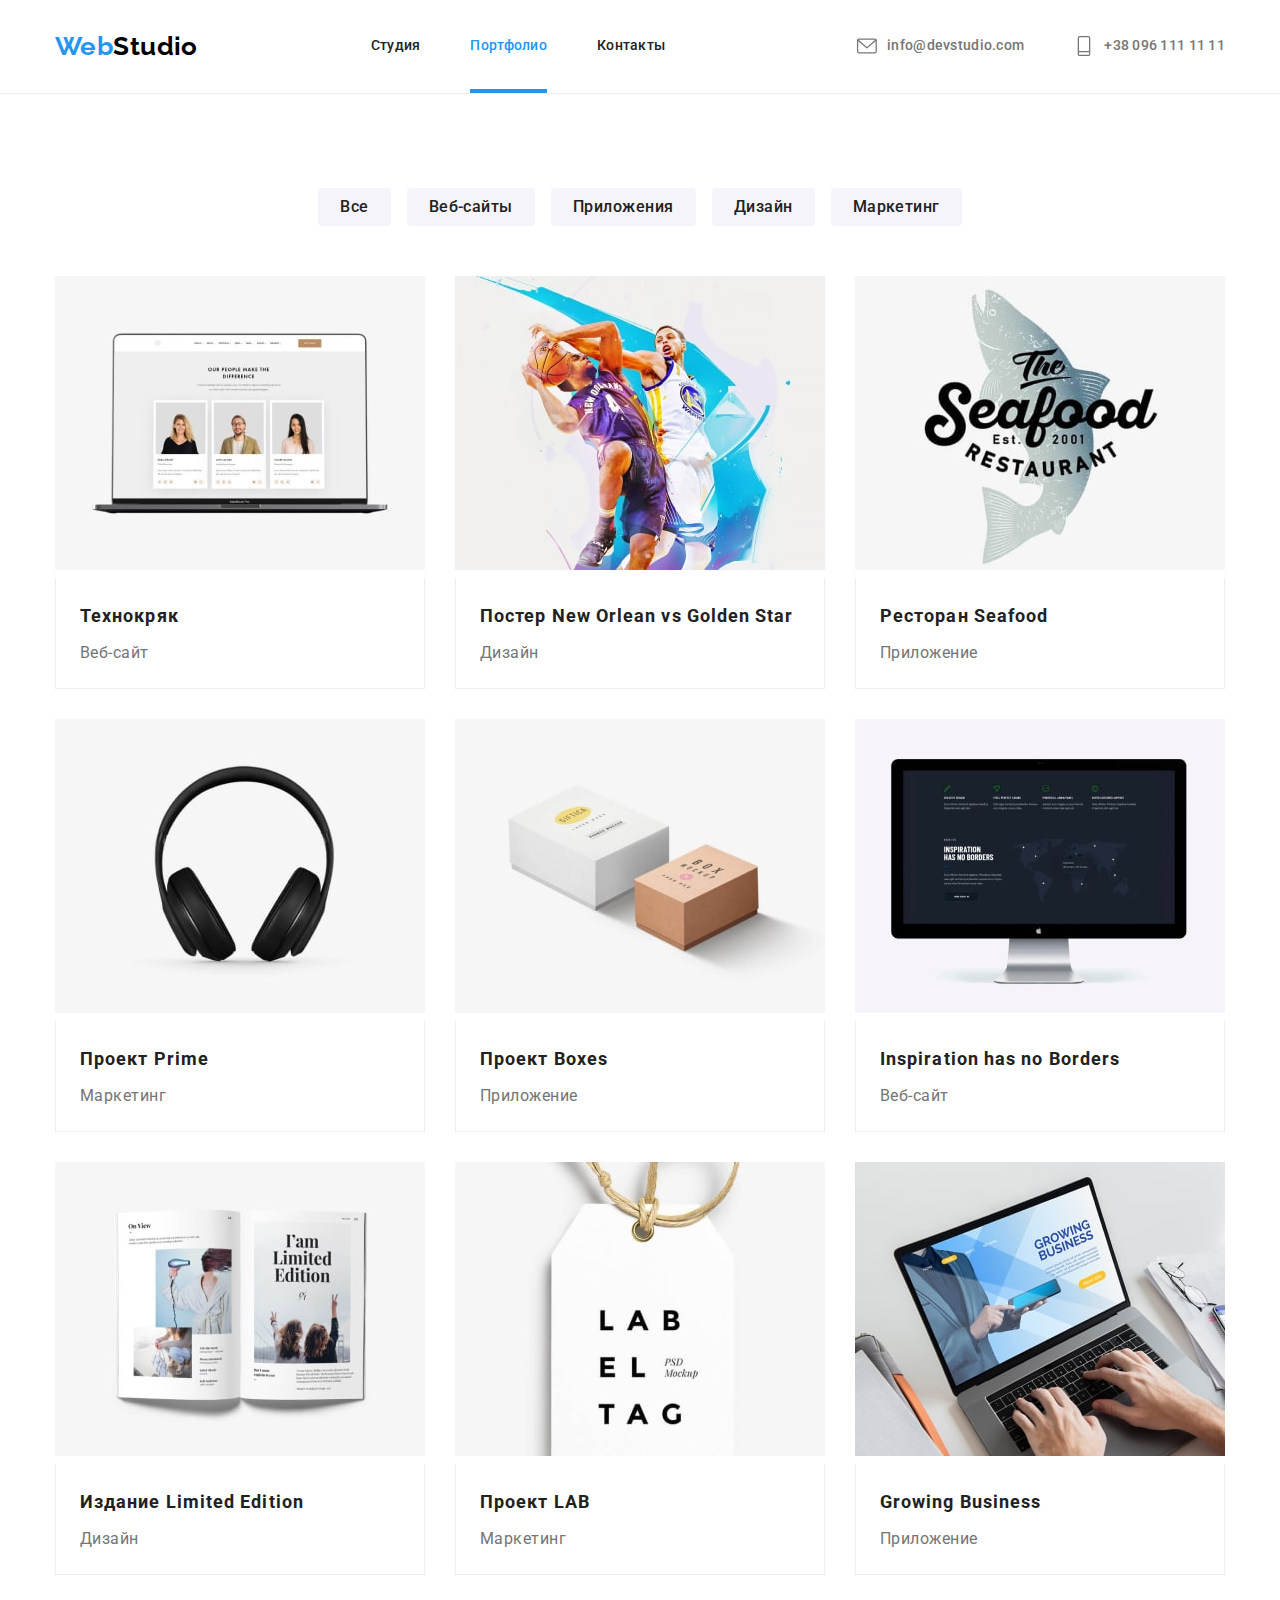
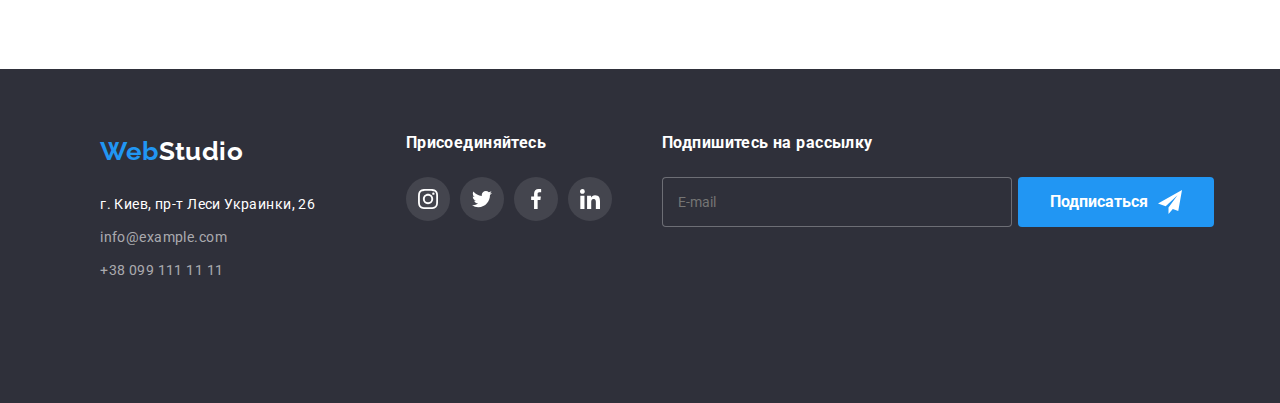
==== commit 6349720f: "media refactoring portfolio current page fixing" ====
--- a/portfolio.html
+++ b/portfolio.html
@@ -35,10 +35,12 @@
           <nav class="header__nav">
             <ul class="header__list-nav">
               <li class="header__item-nav">
-                <a class="header__link current" href="./index.html">Студия</a>
+                <a class="header__link" href="./index.html">Студия</a>
               </li>
               <li class="header__item-nav">
-                <a class="header__link" href="./portfolio.html">Портфолио</a>
+                <a class="header__link current" href="./portfolio.html"
+                  >Портфолио</a
+                >
               </li>
               <li class="header__item-nav">
                 <a class="header__link" href="">Контакты</a>
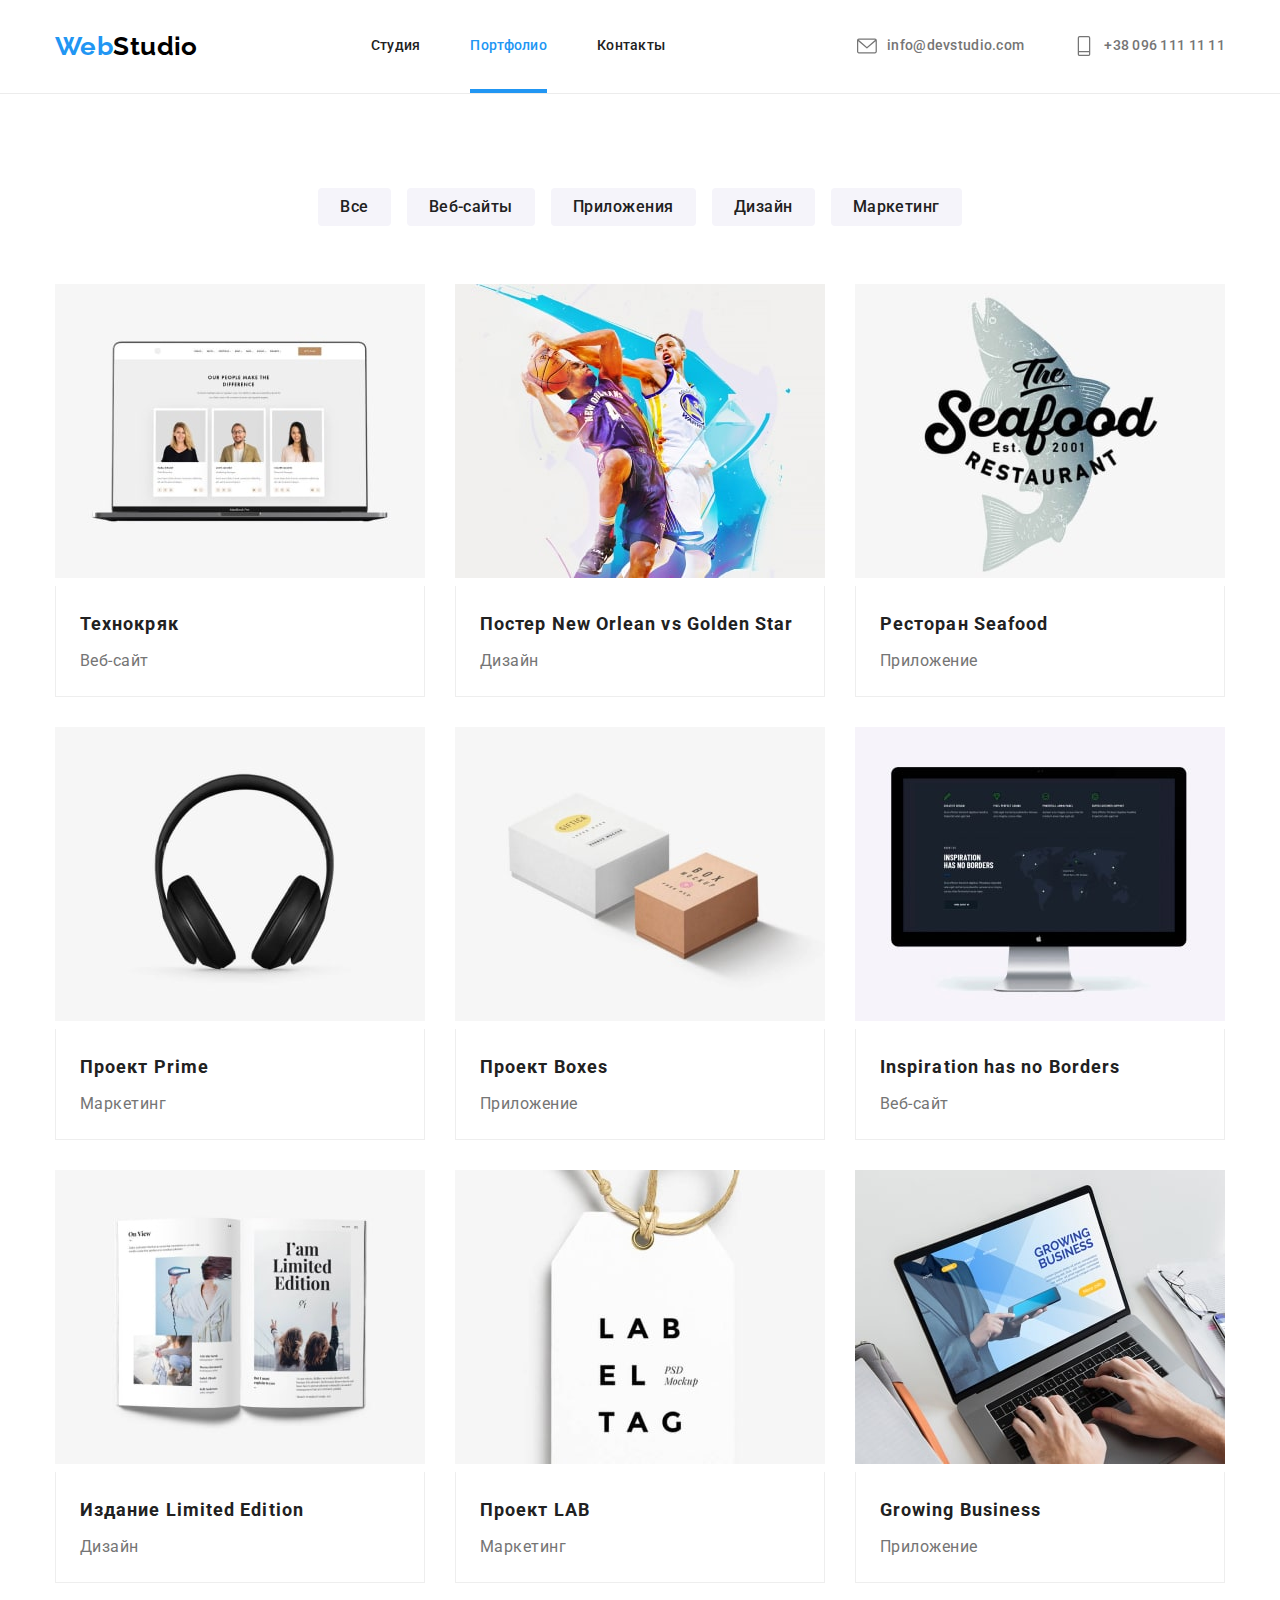
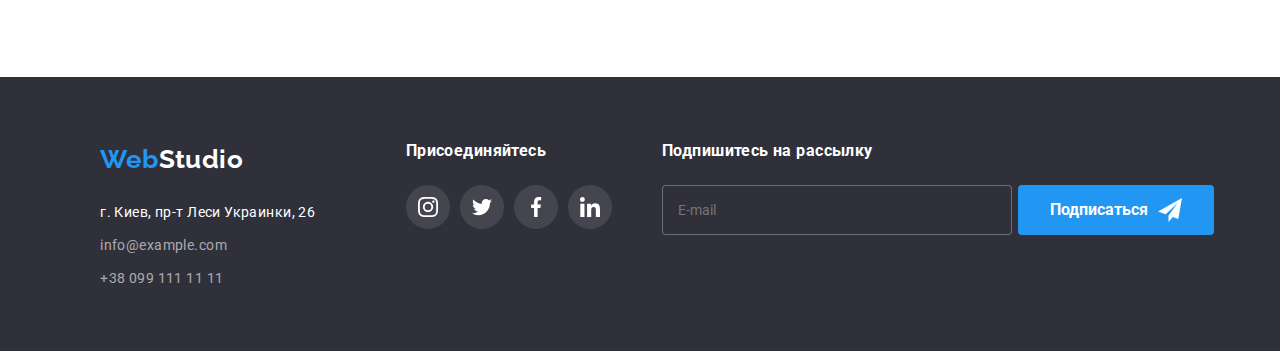
==== commit 1642865e: "Media refactoring: fixing container width" ====
--- a/portfolio.html
+++ b/portfolio.html
@@ -109,459 +109,447 @@
       <section class="portfolio">
         <div class="container">
           <h2 class="sub-title--invisible">Виды работ</h2>
-          <div class="portfolio-menu-wrap">
-            <ul class="menu__list">
-              <li class="menu__item">
-                <button class="menu__btn" type="button">Все</button>
-              </li>
-              <li class="menu__item">
-                <button class="menu__btn" type="button">Веб-сайты</button>
-              </li>
-              <li class="menu__item">
-                <button class="menu__btn" type="button">Приложения</button>
-              </li>
-              <li class="menu__item">
-                <button class="menu__btn" type="button">Дизайн</button>
-              </li>
-              <li class="menu__item">
-                <button class="menu__btn" type="button">Маркетинг</button>
-              </li>
-            </ul>
-          </div>
+          <ul class="menu__list">
+            <li class="menu__item">
+              <button class="menu__btn" type="button">Все</button>
+            </li>
+            <li class="menu__item">
+              <button class="menu__btn" type="button">Веб-сайты</button>
+            </li>
+            <li class="menu__item">
+              <button class="menu__btn" type="button">Приложения</button>
+            </li>
+            <li class="menu__item">
+              <button class="menu__btn" type="button">Дизайн</button>
+            </li>
+            <li class="menu__item">
+              <button class="menu__btn" type="button">Маркетинг</button>
+            </li>
+          </ul>
 
           <!-- subSection Portfolio Items-->
 
           <h2 class="sub-title--invisible">Примеры работ</h2>
-          <div class="portfolio-galery-wrap">
-            <ul class="examples__list">
-              <li class="examples__item">
-                <a class="examples__link" href="">
-                  <div class="examples__wrap">
-                    <picture>
-                      <source
-                        srcset="
-                          ./images/01_technokriak_1200-min.jpg    1x,
-                          ./images/01_technokriak_1200@2x-min.jpg 2x
-                        "
-                        media="(min-width: 1200px)"
-                        type="image/jpeg"
-                      />
-                      <source
-                        srcset="
-                          ./images/01_technokriak_768-min.jpg    1x,
-                          ./images/01_technokriak_768@2x-min.jpg 2x
-                        "
-                        media="(min-width: 768px)"
-                        type="image/jpeg"
-                      />
-                      <source
-                        srcset="./images/01_technokriak_480@2x-min.jpg 2x"
-                        media="(max-width: 767px)"
-                        type="image/jpeg"
-                      />
-                      <img
-                        class="ourteam__img"
-                        src="./images/01_technokriak_480-min.jpg"
-                        alt="Превью проекта Технокряк"
-                        width="100%"
-                      />
-                    </picture>
-                    <p class="examples__desc">
-                      Ресурс предлагает комплексные предложения с разным уровнем
-                      функционала и сервисов. Все это позволит посетителю
-                      получить исчерпывающие сведения о компании или частном
-                      лице.
-                    </p>
-                  </div>
-                  <div class="examples__box">
-                    <h3 class="examples__title">Технокряк</h3>
-                    <p class="examples__text">Веб-сайт</p>
-                  </div>
-                </a>
-              </li>
-              <li class="examples__item">
-                <a class="examples__link" href="">
-                  <div class="examples__wrap">
-                    <picture>
-                      <source
-                        srcset="
-                          ./images/02_new_orlen_vs_gold_star_1200-min.jpg    1x,
-                          ./images/02_new_orlen_vs_gold_star_1200@2x-min.jpg 2x
-                        "
-                        media="(min-width: 1200px)"
-                        type="image/jpeg"
-                      />
-                      <source
-                        srcset="
-                          ./images/02_new_orlen_vs_gold_star_768-min.jpg    1x,
-                          ./images/02_new_orlen_vs_gold_star_768@2x-min.jpg 2x
-                        "
-                        media="(min-width: 768px)"
-                        type="image/jpeg"
-                      />
-                      <source
-                        srcset="
-                          ./images/02_new_orlen_vs_gold_star_480@2x-min.jpg 2x
-                        "
-                        media="(max-width: 767px)"
-                        type="image/jpeg"
-                      />
-                      <img
-                        class="ourteam__img"
-                        src="./images/02_new_orlen_vs_gold_star_480-min.jpg"
-                        alt="Превью проекта
+
+          <ul class="examples__list">
+            <li class="examples__item">
+              <a class="examples__link" href="">
+                <div class="examples__wrap">
+                  <picture>
+                    <source
+                      srcset="
+                        ./images/01_technokriak_1200-min.jpg    1x,
+                        ./images/01_technokriak_1200@2x-min.jpg 2x
+                      "
+                      media="(min-width: 1200px)"
+                      type="image/jpeg"
+                    />
+                    <source
+                      srcset="
+                        ./images/01_technokriak_768-min.jpg    1x,
+                        ./images/01_technokriak_768@2x-min.jpg 2x
+                      "
+                      media="(min-width: 768px)"
+                      type="image/jpeg"
+                    />
+                    <source
+                      srcset="./images/01_technokriak_480@2x-min.jpg 2x"
+                      media="(max-width: 767px)"
+                      type="image/jpeg"
+                    />
+                    <img
+                      class="exaples__img"
+                      src="./images/01_technokriak_480-min.jpg"
+                      alt="Превью проекта Технокряк"
+                      width="100%"
+                    />
+                  </picture>
+                  <p class="examples__desc">
+                    Ресурс предлагает комплексные предложения с разным уровнем
+                    функционала и сервисов. Все это позволит посетителю получить
+                    исчерпывающие сведения о компании или частном лице.
+                  </p>
+                </div>
+                <div class="examples__box">
+                  <h3 class="examples__title">Технокряк</h3>
+                  <p class="examples__text">Веб-сайт</p>
+                </div>
+              </a>
+            </li>
+            <li class="examples__item">
+              <a class="examples__link" href="">
+                <div class="examples__wrap">
+                  <picture>
+                    <source
+                      srcset="
+                        ./images/02_new_orlen_vs_gold_star_1200-min.jpg    1x,
+                        ./images/02_new_orlen_vs_gold_star_1200@2x-min.jpg 2x
+                      "
+                      media="(min-width: 1200px)"
+                      type="image/jpeg"
+                    />
+                    <source
+                      srcset="
+                        ./images/02_new_orlen_vs_gold_star_768-min.jpg    1x,
+                        ./images/02_new_orlen_vs_gold_star_768@2x-min.jpg 2x
+                      "
+                      media="(min-width: 768px)"
+                      type="image/jpeg"
+                    />
+                    <source
+                      srcset="
+                        ./images/02_new_orlen_vs_gold_star_480@2x-min.jpg 2x
+                      "
+                      media="(max-width: 767px)"
+                      type="image/jpeg"
+                    />
+                    <img
+                      class="examples__img"
+                      src="./images/02_new_orlen_vs_gold_star_480-min.jpg"
+                      alt="Превью проекта
             Постер Новый Орлеан против Золотой звезды"
-                        width="100%"
-                      />
-                    </picture>
-                    <p class="examples__desc">
-                      Ресурс предлагает комплексные предложения с разным уровнем
-                      функционала и сервисов. Все это позволит посетителю
-                      получить исчерпывающие сведения о компании или частном
-                      лице.
-                    </p>
-                  </div>
-                  <div class="examples__box">
-                    <h3 class="examples__title">
-                      Постер <span lang="en">New Orlean vs Golden Star</span>
-                    </h3>
-                    <p class="examples__text">Дизайн</p>
-                  </div>
-                </a>
-              </li>
-              <li class="examples__item">
-                <a class="examples__link" href="">
-                  <div class="examples__wrap">
-                    <picture>
-                      <source
-                        srcset="
-                          ./images/03_seafood_1200-min.jpg    1x,
-                          ./images/03_seafood_1200@2x-min.jpg 2x
-                        "
-                        media="(min-width: 1200px)"
-                        type="image/jpeg"
-                      />
-                      <source
-                        srcset="
-                          ./images/03_seafood_768-min.jpg    1x,
-                          ./images/03_seafood_768@2x-min.jpg 2x
-                        "
-                        media="(min-width: 768px)"
-                        type="image/jpeg"
-                      />
-                      <source
-                        srcset="./images/03_seafood_480@2x-min.jpg 2x"
-                        media="(max-width: 767px)"
-                        type="image/jpeg"
-                      />
-                      <img
-                        class="ourteam__img"
-                        src="./images/03_seafood_480-min.jpg"
-                        alt="Превью проекта ресторан Морская еда"
-                        width="100%"
-                      />
-                    </picture>
-                    <p class="examples__desc">
-                      Ресурс предлагает комплексные предложения с разным уровнем
-                      функционала и сервисов. Все это позволит посетителю
-                      получить исчерпывающие сведения о компании или частном
-                      лице.
-                    </p>
-                  </div>
-                  <div class="examples__box">
-                    <h3 class="examples__title">
-                      Ресторан <span lang="en">Seafood</span>
-                    </h3>
-                    <p class="examples__text">Приложение</p>
-                  </div>
-                </a>
-              </li>
-              <li class="examples__item">
-                <a class="examples__link" href="">
-                  <div class="examples__wrap">
-                    <picture>
-                      <source
-                        srcset="
-                          ./images/04_prime_1200-min.jpg    1x,
-                          ./images/04_prime_1200@2x-min.jpg 2x
-                        "
-                        media="(min-width: 1200px)"
-                        type="image/jpeg"
-                      />
-                      <source
-                        srcset="
-                          ./images/04_prime_768-min.jpg    1x,
-                          ./images/04_prime_768@2x-min.jpg 2x
-                        "
-                        media="(min-width: 768px)"
-                        type="image/jpeg"
-                      />
-                      <source
-                        srcset="./images/04_prime_480@2x-min.jpg 2x"
-                        media="(max-width: 767px)"
-                        type="image/jpeg"
-                      />
-                      <img
-                        class="ourteam__img"
-                        src="./images/04_prime_480-min.jpg"
-                        alt="Превью проекта Прайм"
-                        width="100%"
-                      />
-                    </picture>
-                    <p class="examples__desc">
-                      Ресурс предлагает комплексные предложения с разным уровнем
-                      функционала и сервисов. Все это позволит посетителю
-                      получить исчерпывающие сведения о компании или частном
-                      лице.
-                    </p>
-                  </div>
-                  <div class="examples__box">
-                    <h3 class="examples__title">
-                      Проект <span lang="en">Prime</span>
-                    </h3>
-                    <p class="examples__text">Маркетинг</p>
-                  </div>
-                </a>
-              </li>
-              <li class="examples__item">
-                <a class="examples__link" href="">
-                  <div class="examples__wrap">
-                    <picture>
-                      <source
-                        srcset="
-                          ./images/05_boxes_1200-min.jpg    1x,
-                          ./images/05_boxes_1200@2x-min.jpg 2x
-                        "
-                        media="(min-width: 1200px)"
-                        type="image/jpeg"
-                      />
-                      <source
-                        srcset="
-                          ./images/05_boxes_768-min.jpg    1x,
-                          ./images/05_boxes_768@2x-min.jpg 2x
-                        "
-                        media="(min-width: 768px)"
-                        type="image/jpeg"
-                      />
-                      <source
-                        srcset="./images/05_boxes_480@2x-min.jpg 2x"
-                        media="(max-width: 767px)"
-                        type="image/jpeg"
-                      />
-                      <img
-                        class="ourteam__img"
-                        src="./images/05_boxes_480-min.jpg"
-                        alt="Превью проекта Ящики"
-                        width="100%"
-                      />
-                    </picture>
-                    <p class="examples__desc">
-                      Ресурс предлагает комплексные предложения с разным уровнем
-                      функционала и сервисов. Все это позволит посетителю
-                      получить исчерпывающие сведения о компании или частном
-                      лице.
-                    </p>
-                  </div>
-                  <div class="examples__box">
-                    <h3 class="examples__title">
-                      Проект <span lang="en">Boxes</span>
-                    </h3>
-                    <p class="examples__text">Приложение</p>
-                  </div>
-                </a>
-              </li>
-              <li class="examples__item">
-                <a class="examples__link" href="">
-                  <div class="examples__wrap">
-                    <picture>
-                      <source
-                        srcset="
-                          ./images/06_inspiration_has_no_borders_1200-min.jpg    1x,
-                          ./images/06_inspiration_has_no_borders_1200@2x-min.jpg 2x
-                        "
-                        media="(min-width: 1200px)"
-                        type="image/jpeg"
-                      />
-                      <source
-                        srcset="
-                          ./images/06_inspiration_has_no_borders_768-min.jpg    1x,
-                          ./images/06_inspiration_has_no_borders_768@2x-min.jpg 2x
-                        "
-                        media="(min-width: 768px)"
-                        type="image/jpeg"
-                      />
-                      <source
-                        srcset="
-                          ./images/06_inspiration_has_no_borders_480@2x-min.jpg 2x
-                        "
-                        media="(max-width: 767px)"
-                        type="image/jpeg"
-                      />
-                      <img
-                        class="ourteam__img"
-                        src="./images/06_inspiration_has_no_borders_480-min.jpg"
-                        alt="Превью проекта Вдохновение без границ"
-                        width="100%"
-                      />
-                    </picture>
-                    <p class="examples__desc">
-                      Ресурс предлагает комплексные предложения с разным уровнем
-                      функционала и сервисов. Все это позволит посетителю
-                      получить исчерпывающие сведения о компании или частном
-                      лице.
-                    </p>
-                  </div>
-                  <div class="examples__box">
-                    <h3 class="examples__title">
-                      <span lang="en">Inspiration has no Borders</span>
-                    </h3>
-                    <p class="examples__text">Веб-сайт</p>
-                  </div>
-                </a>
-              </li>
-              <li class="examples__item">
-                <a class="examples__link" href="">
-                  <div class="examples__wrap">
-                    <picture>
-                      <source
-                        srcset="
-                          ./images/07_limited_edition_1200-min.jpg    1x,
-                          ./images/07_limited_edition_1200@2x-min.jpg 2x
-                        "
-                        media="(min-width: 1200px)"
-                        type="image/jpeg"
-                      />
-                      <source
-                        srcset="
-                          ./images/07_limited_edition_768-min.jpg    1x,
-                          ./images/07_limited_edition_768@2x-min.jpg 2x
-                        "
-                        media="(min-width: 768px)"
-                        type="image/jpeg"
-                      />
-                      <source
-                        srcset="./images/07_limited_edition_480@2x-min.jpg 2x"
-                        media="(max-width: 767px)"
-                        type="image/jpeg"
-                      />
-                      <img
-                        class="ourteam__img"
-                        src="./images/07_limited_edition_480-min.jpg"
-                        alt="Превью проекта Издание Лимитэд Эдишн"
-                        width="100%"
-                      />
-                    </picture>
-                    <p class="examples__desc">
-                      Ресурс предлагает комплексные предложения с разным уровнем
-                      функционала и сервисов. Все это позволит посетителю
-                      получить исчерпывающие сведения о компании или частном
-                      лице.
-                    </p>
-                  </div>
-                  <div class="examples__box">
-                    <h3 class="examples__title">
-                      Издание <span lang="en">Limited Edition</span>
-                    </h3>
-                    <p class="examples__text">Дизайн</p>
-                  </div>
-                </a>
-              </li>
-              <li class="examples__item">
-                <a class="examples__link" href="">
-                  <div class="examples__wrap">
-                    <picture>
-                      <source
-                        srcset="
-                          ./images/08_lab_1200-min.jpg    1x,
-                          ./images/08_lab_1200@2x-min.jpg 2x
-                        "
-                        media="(min-width: 1200px)"
-                        type="image/jpeg"
-                      />
-                      <source
-                        srcset="
-                          ./images/08_lab_768-min.jpg    1x,
-                          ./images/08_lab_768@2x-min.jpg 2x
-                        "
-                        media="(min-width: 768px)"
-                        type="image/jpeg"
-                      />
-                      <source
-                        srcset="./images/08_lab_480@2x-min.jpg 2x"
-                        media="(max-width: 767px)"
-                        type="image/jpeg"
-                      />
-                      <img
-                        class="ourteam__img"
-                        src="./images/08_lab_480-min.jpg"
-                        alt="Превью проекта ЛАБ"
-                        width="100%"
-                      />
-                    </picture>
-                    <p class="examples__desc">
-                      Ресурс предлагает комплексные предложения с разным уровнем
-                      функционала и сервисов. Все это позволит посетителю
-                      получить исчерпывающие сведения о компании или частном
-                      лице.
-                    </p>
-                  </div>
-                  <div class="examples__box">
-                    <h3 class="examples__title">
-                      Проект <span lang="en">LAB</span>
-                    </h3>
-                    <p class="examples__text">Маркетинг</p>
-                  </div>
-                </a>
-              </li>
-              <li class="examples__item">
-                <a class="examples__link" href="">
-                  <div class="examples__wrap">
-                    <picture>
-                      <source
-                        srcset="
-                          ./images/09_growing_business_1200-min.jpg    1x,
-                          ./images/09_growing_business_1200@2x-min.jpg 2x
-                        "
-                        media="(min-width: 1200px)"
-                        type="image/jpeg"
-                      />
-                      <source
-                        srcset="
-                          ./images/09_growing_business_768-min.jpg    1x,
-                          ./images/09_growing_business_768@2x-min.jpg 2x
-                        "
-                        media="(min-width: 768px)"
-                        type="image/jpeg"
-                      />
-                      <source
-                        srcset="./images/09_growing_business_480@2x-min.jpg 2x"
-                        media="(max-width: 767px)"
-                        type="image/jpeg"
-                      />
-                      <img
-                        class="ourteam__img"
-                        src="./images/09_growing_business_480-min.jpg"
-                        alt="Превью проекта Рост бизнеса"
-                        width="100%"
-                      />
-                    </picture>
-                    <p class="examples__desc">
-                      Ресурс предлагает комплексные предложения с разным уровнем
-                      функционала и сервисов. Все это позволит посетителю
-                      получить исчерпывающие сведения о компании или частном
-                      лице.
-                    </p>
-                  </div>
-                  <div class="examples__box">
-                    <h3 class="examples__title">
-                      <span lang="en">Growing Business</span>
-                    </h3>
-                    <p class="examples__text">Приложение</p>
-                  </div>
-                </a>
-              </li>
-            </ul>
-          </div>
+                      width="100%"
+                    />
+                  </picture>
+                  <p class="examples__desc">
+                    Ресурс предлагает комплексные предложения с разным уровнем
+                    функционала и сервисов. Все это позволит посетителю получить
+                    исчерпывающие сведения о компании или частном лице.
+                  </p>
+                </div>
+                <div class="examples__box">
+                  <h3 class="examples__title">
+                    Постер <span lang="en">New Orlean vs Golden Star</span>
+                  </h3>
+                  <p class="examples__text">Дизайн</p>
+                </div>
+              </a>
+            </li>
+            <li class="examples__item">
+              <a class="examples__link" href="">
+                <div class="examples__wrap">
+                  <picture>
+                    <source
+                      srcset="
+                        ./images/03_seafood_1200-min.jpg    1x,
+                        ./images/03_seafood_1200@2x-min.jpg 2x
+                      "
+                      media="(min-width: 1200px)"
+                      type="image/jpeg"
+                    />
+                    <source
+                      srcset="
+                        ./images/03_seafood_768-min.jpg    1x,
+                        ./images/03_seafood_768@2x-min.jpg 2x
+                      "
+                      media="(min-width: 768px)"
+                      type="image/jpeg"
+                    />
+                    <source
+                      srcset="./images/03_seafood_480@2x-min.jpg 2x"
+                      media="(max-width: 767px)"
+                      type="image/jpeg"
+                    />
+                    <img
+                      class="examples__img"
+                      src="./images/03_seafood_480-min.jpg"
+                      alt="Превью проекта ресторан Морская еда"
+                      width="100%"
+                    />
+                  </picture>
+                  <p class="examples__desc">
+                    Ресурс предлагает комплексные предложения с разным уровнем
+                    функционала и сервисов. Все это позволит посетителю получить
+                    исчерпывающие сведения о компании или частном лице.
+                  </p>
+                </div>
+                <div class="examples__box">
+                  <h3 class="examples__title">
+                    Ресторан <span lang="en">Seafood</span>
+                  </h3>
+                  <p class="examples__text">Приложение</p>
+                </div>
+              </a>
+            </li>
+            <li class="examples__item">
+              <a class="examples__link" href="">
+                <div class="examples__wrap">
+                  <picture>
+                    <source
+                      srcset="
+                        ./images/04_prime_1200-min.jpg    1x,
+                        ./images/04_prime_1200@2x-min.jpg 2x
+                      "
+                      media="(min-width: 1200px)"
+                      type="image/jpeg"
+                    />
+                    <source
+                      srcset="
+                        ./images/04_prime_768-min.jpg    1x,
+                        ./images/04_prime_768@2x-min.jpg 2x
+                      "
+                      media="(min-width: 768px)"
+                      type="image/jpeg"
+                    />
+                    <source
+                      srcset="./images/04_prime_480@2x-min.jpg 2x"
+                      media="(max-width: 767px)"
+                      type="image/jpeg"
+                    />
+                    <img
+                      class="examples__img"
+                      src="./images/04_prime_480-min.jpg"
+                      alt="Превью проекта Прайм"
+                      width="100%"
+                    />
+                  </picture>
+                  <p class="examples__desc">
+                    Ресурс предлагает комплексные предложения с разным уровнем
+                    функционала и сервисов. Все это позволит посетителю получить
+                    исчерпывающие сведения о компании или частном лице.
+                  </p>
+                </div>
+                <div class="examples__box">
+                  <h3 class="examples__title">
+                    Проект <span lang="en">Prime</span>
+                  </h3>
+                  <p class="examples__text">Маркетинг</p>
+                </div>
+              </a>
+            </li>
+            <li class="examples__item">
+              <a class="examples__link" href="">
+                <div class="examples__wrap">
+                  <picture>
+                    <source
+                      srcset="
+                        ./images/05_boxes_1200-min.jpg    1x,
+                        ./images/05_boxes_1200@2x-min.jpg 2x
+                      "
+                      media="(min-width: 1200px)"
+                      type="image/jpeg"
+                    />
+                    <source
+                      srcset="
+                        ./images/05_boxes_768-min.jpg    1x,
+                        ./images/05_boxes_768@2x-min.jpg 2x
+                      "
+                      media="(min-width: 768px)"
+                      type="image/jpeg"
+                    />
+                    <source
+                      srcset="./images/05_boxes_480@2x-min.jpg 2x"
+                      media="(max-width: 767px)"
+                      type="image/jpeg"
+                    />
+                    <img
+                      class="examples__img"
+                      src="./images/05_boxes_480-min.jpg"
+                      alt="Превью проекта Ящики"
+                      width="100%"
+                    />
+                  </picture>
+                  <p class="examples__desc">
+                    Ресурс предлагает комплексные предложения с разным уровнем
+                    функционала и сервисов. Все это позволит посетителю получить
+                    исчерпывающие сведения о компании или частном лице.
+                  </p>
+                </div>
+                <div class="examples__box">
+                  <h3 class="examples__title">
+                    Проект <span lang="en">Boxes</span>
+                  </h3>
+                  <p class="examples__text">Приложение</p>
+                </div>
+              </a>
+            </li>
+            <li class="examples__item">
+              <a class="examples__link" href="">
+                <div class="examples__wrap">
+                  <picture>
+                    <source
+                      srcset="
+                        ./images/06_inspiration_has_no_borders_1200-min.jpg    1x,
+                        ./images/06_inspiration_has_no_borders_1200@2x-min.jpg 2x
+                      "
+                      media="(min-width: 1200px)"
+                      type="image/jpeg"
+                    />
+                    <source
+                      srcset="
+                        ./images/06_inspiration_has_no_borders_768-min.jpg    1x,
+                        ./images/06_inspiration_has_no_borders_768@2x-min.jpg 2x
+                      "
+                      media="(min-width: 768px)"
+                      type="image/jpeg"
+                    />
+                    <source
+                      srcset="
+                        ./images/06_inspiration_has_no_borders_480@2x-min.jpg 2x
+                      "
+                      media="(max-width: 767px)"
+                      type="image/jpeg"
+                    />
+                    <img
+                      class="examples__img"
+                      src="./images/06_inspiration_has_no_borders_480-min.jpg"
+                      alt="Превью проекта Вдохновение без границ"
+                      width="100%"
+                    />
+                  </picture>
+                  <p class="examples__desc">
+                    Ресурс предлагает комплексные предложения с разным уровнем
+                    функционала и сервисов. Все это позволит посетителю получить
+                    исчерпывающие сведения о компании или частном лице.
+                  </p>
+                </div>
+                <div class="examples__box">
+                  <h3 class="examples__title">
+                    <span lang="en">Inspiration has no Borders</span>
+                  </h3>
+                  <p class="examples__text">Веб-сайт</p>
+                </div>
+              </a>
+            </li>
+            <li class="examples__item">
+              <a class="examples__link" href="">
+                <div class="examples__wrap">
+                  <picture>
+                    <source
+                      srcset="
+                        ./images/07_limited_edition_1200-min.jpg    1x,
+                        ./images/07_limited_edition_1200@2x-min.jpg 2x
+                      "
+                      media="(min-width: 1200px)"
+                      type="image/jpeg"
+                    />
+                    <source
+                      srcset="
+                        ./images/07_limited_edition_768-min.jpg    1x,
+                        ./images/07_limited_edition_768@2x-min.jpg 2x
+                      "
+                      media="(min-width: 768px)"
+                      type="image/jpeg"
+                    />
+                    <source
+                      srcset="./images/07_limited_edition_480@2x-min.jpg 2x"
+                      media="(max-width: 767px)"
+                      type="image/jpeg"
+                    />
+                    <img
+                      class="examples__img"
+                      src="./images/07_limited_edition_480-min.jpg"
+                      alt="Превью проекта Издание Лимитэд Эдишн"
+                      width="100%"
+                    />
+                  </picture>
+                  <p class="examples__desc">
+                    Ресурс предлагает комплексные предложения с разным уровнем
+                    функционала и сервисов. Все это позволит посетителю получить
+                    исчерпывающие сведения о компании или частном лице.
+                  </p>
+                </div>
+                <div class="examples__box">
+                  <h3 class="examples__title">
+                    Издание <span lang="en">Limited Edition</span>
+                  </h3>
+                  <p class="examples__text">Дизайн</p>
+                </div>
+              </a>
+            </li>
+            <li class="examples__item">
+              <a class="examples__link" href="">
+                <div class="examples__wrap">
+                  <picture>
+                    <source
+                      srcset="
+                        ./images/08_lab_1200-min.jpg    1x,
+                        ./images/08_lab_1200@2x-min.jpg 2x
+                      "
+                      media="(min-width: 1200px)"
+                      type="image/jpeg"
+                    />
+                    <source
+                      srcset="
+                        ./images/08_lab_768-min.jpg    1x,
+                        ./images/08_lab_768@2x-min.jpg 2x
+                      "
+                      media="(min-width: 768px)"
+                      type="image/jpeg"
+                    />
+                    <source
+                      srcset="./images/08_lab_480@2x-min.jpg 2x"
+                      media="(max-width: 767px)"
+                      type="image/jpeg"
+                    />
+                    <img
+                      class="examples__img"
+                      src="./images/08_lab_480-min.jpg"
+                      alt="Превью проекта ЛАБ"
+                      width="100%"
+                    />
+                  </picture>
+                  <p class="examples__desc">
+                    Ресурс предлагает комплексные предложения с разным уровнем
+                    функционала и сервисов. Все это позволит посетителю получить
+                    исчерпывающие сведения о компании или частном лице.
+                  </p>
+                </div>
+                <div class="examples__box">
+                  <h3 class="examples__title">
+                    Проект <span lang="en">LAB</span>
+                  </h3>
+                  <p class="examples__text">Маркетинг</p>
+                </div>
+              </a>
+            </li>
+            <li class="examples__item">
+              <a class="examples__link" href="">
+                <div class="examples__wrap">
+                  <picture>
+                    <source
+                      srcset="
+                        ./images/09_growing_business_1200-min.jpg    1x,
+                        ./images/09_growing_business_1200@2x-min.jpg 2x
+                      "
+                      media="(min-width: 1200px)"
+                      type="image/jpeg"
+                    />
+                    <source
+                      srcset="
+                        ./images/09_growing_business_768-min.jpg    1x,
+                        ./images/09_growing_business_768@2x-min.jpg 2x
+                      "
+                      media="(min-width: 768px)"
+                      type="image/jpeg"
+                    />
+                    <source
+                      srcset="./images/09_growing_business_480@2x-min.jpg 2x"
+                      media="(max-width: 767px)"
+                      type="image/jpeg"
+                    />
+                    <img
+                      class="examples__img"
+                      src="./images/09_growing_business_480-min.jpg"
+                      alt="Превью проекта Рост бизнеса"
+                      width="100%"
+                    />
+                  </picture>
+                  <p class="examples__desc">
+                    Ресурс предлагает комплексные предложения с разным уровнем
+                    функционала и сервисов. Все это позволит посетителю получить
+                    исчерпывающие сведения о компании или частном лице.
+                  </p>
+                </div>
+                <div class="examples__box">
+                  <h3 class="examples__title">
+                    <span lang="en">Growing Business</span>
+                  </h3>
+                  <p class="examples__text">Приложение</p>
+                </div>
+              </a>
+            </li>
+          </ul>
         </div>
       </section>
     </main>
--- a/css/main.min.css
+++ b/css/main.min.css
@@ -1,2 +1,2 @@
-:root{--main-font: Roboto, sans-serif;--secondary-font: Raleway, sans-serif;--main-black-color: #212121;--main-color: #757575;--nav-hover-color: #2196f3;--section-background-color: #2f303a}.socials__list,.header__list-nav,.header__list-contacts,.header__list-socials,.whywe__list,.whatwedo__list,.ourteam__list,.ourclients__list,.menu__list,.examples__list,.footer__list{margin:0;padding:0;list-style:none}.link--top-logo,.link--bottom-logo,.header__link,.header__link-socials,.examples__link,.footer__link{text-decoration:none}.current.link--top-logo,.current.link--bottom-logo,.current.header__link,.current.header__link-socials,.current.examples__link,.current.footer__link{color:var(--nav-hover-color)}@media screen and (min-width: 768px){.current.link--top-logo::after,.current.link--bottom-logo::after,.current.header__link::after,.current.header__link-socials::after,.current.examples__link::after,.current.footer__link::after{content:"";position:absolute;left:0;bottom:-39px;display:block;width:100%;height:4px;background-color:var(--nav-hover-color)}}body{font-family:var(--main-font);font-weight:400;font-size:14px;line-height:1.71;letter-spacing:0.03em;color:var(--main-color);tab-size:0px}h1,h2,h3,h4,h5,p{margin:0px}.container{margin-left:auto;margin-right:auto;padding-left:15px;padding-right:15px}@media screen and (min-width: 768px){.container{width:768px}}@media screen and (min-width: 1200px){.container{width:1200px}}.sub-title{font-weight:700;font-size:36px;line-height:1.17;letter-spacing:0.03em;text-align:center;margin-bottom:50px;color:var(--main-black-color)}.sub-title--invisible{display:none}.socials__list{display:flex;align-items:center}.socials__item{margin-right:10px}.socials__item:last-child{margin-right:0}.socials__link{display:flex;align-items:center;justify-content:center;width:44px;height:44px;border-radius:50%;background-color:rgba(255,255,255,0.1);transition:background-color 250ms cubic-bezier(0.4, 0, 0.2, 1)}.socials__link:hover,.socials__link:focus{background-color:#2196f3}.socials__logo{width:20px;height:20px;fill:#ffffff}.socials__logo--grey{fill:#afb1b8;transition:fill 250ms cubic-bezier(0.4, 0, 0.2, 1)}.socials__link:hover .socials__logo--grey,.socials__link:focus .socials__logo--grey{fill:#ffffff}.header{position:relative;padding-top:24px;padding-bottom:17px;background-color:#ffffff;border-bottom:1px solid #ececec}@media screen and (min-width: 1200px){.header{padding-bottom:25px}}.header-container{align-items:center;padding-left:15px;padding-right:15px}@media screen and (min-width: 768px){.header-container{display:flex}}@media screen and (min-width: 1200px){.link--top-logo{margin-right:93px}}.link--bottom-logo{display:block;margin-bottom:20px}.logo__text{font-family:var(--secondary-font);font-weight:700;font-size:24px;color:#2196f3}@media screen and (min-width: 1200px){.logo__text{font-size:26px}}.logo__text--white{color:#ffffff}.logo__text--black{color:#000000}.header__wrap{display:flex;justify-content:space-between;width:100%;z-index:1}@media screen and (max-width: 767px){.header__wrap{position:fixed;top:0;left:0;flex-direction:column;justify-content:space-between;width:100%;height:100vh;padding:48px 40px;background-color:#fff;visibility:hidden}.header__wrap.is-open{visibility:visible;pointer-events:initial}}@media screen and (min-width: 768px){.header__wrap{align-items:center;margin-left:80px}}.mobile-menu__btn{position:absolute;right:15px;top:20px;width:40px;height:40px;padding:0;z-index:1;box-sizing:border-box;background-color:transparent;border:0;cursor:pointer}.mobile-menu__btn:hover .mobile-menu__img{fill:#2196f3}.mobile-menu__btn.is-active{position:fixed}@media screen and (min-width: 768px){.mobile-menu__btn{display:none}}.mobile-menu__img{width:40px;height:40px;fill:#000000;transition:fill 250ms cubic-bezier(0.4, 0, 0.2, 1)}.mobile-menu__img--open{opacity:1}.mobile-menu__img--close{opacity:0}.mobile-menu__btn.is-active .mobile-menu__img--open{opacity:0}.mobile-menu__btn.is-active .mobile-menu__img--close{opacity:1}.header__list-nav{padding:0px}@media screen and (min-width: 768px){.header__list-nav{display:flex}}.header__list-contacts{padding:0px}@media screen and (max-width: 767px){.header__list-contacts{margin-bottom:63px}}@media screen and (min-width: 768px){.header__list-contacts{display:flex;flex-direction:column}}@media screen and (min-width: 1200px){.header__list-contacts{flex-direction:row}}.header__item-nav{position:relative;margin-right:50px}@media screen and (max-width: 767px){.header__item-nav{margin-bottom:32px}.header__item-nav:last-child{margin-bottom:0px}}.header__item-nav:last-child{margin-right:0px}.header__item-contacts{margin-bottom:32px}.header__item-contacts:last-child{margin-bottom:0px}@media screen and (min-width: 768px){.header__item-contacts{margin-bottom:0px}.header__item-contacts:last-child{order:-1;margin-bottom:12px}}@media screen and (min-width: 1200px){.header__item-contacts:last-child{margin-right:50px;margin-bottom:0px}}.header__logo{width:20px;height:20px;margin-right:10px;fill:var(--main-color);transition:fill 250ms cubic-bezier(0.4, 0, 0.2, 1)}.header__link:hover .header__logo,.header__link:focus .header__logo{fill:var(--nav-hover-color)}@media screen and (max-width: 767px){.header__logo{display:none}}.header__link{display:flex;align-items:center;font-weight:500;font-size:12px;line-height:1.14;letter-spacing:0.02em;color:var(--main-black-color);transition:color 250ms cubic-bezier(0.4, 0, 0.2, 1)}.header__link--main-color{color:var(--main-color)}.header__link:hover,.header__link:focus,.header__link:active{color:var(--nav-hover-color)}@media screen and (max-width: 767px){.header__link{font-weight:500;font-size:40px;line-height:1.18;letter-spacing:0.02em}.header__link[href="mailto:info@devstudio.com"]{font-size:24px;line-height:1.67}}@media screen and (min-width: 1200px){.header__link{font-size:14px}}.header__list-socials{margin:-10px;display:flex}@media screen and (min-width: 768px){.header__list-socials{display:none}}.header__item-socials{box-sizing:border-box;margin:10px 0 10px 10px}.header__item-socials:not(:last-child){padding-right:10px;border-right:solid 1px rgba(33,33,33,0.2)}.header__link-socials{font-family:"Roboto";font-style:normal;font-weight:500;font-size:18px;line-height:1.22;letter-spacing:0.02em;color:#2196f3}.hero{padding:200px 0px;max-width:1600px;background-image:linear-gradient(rgba(47,48,58,0.4), rgba(47,48,58,0.4)),url(../images/hero_480-min.png);background-repeat:no-repeat;background-position:center;background-size:cover}@media screen and (min-width: 768px){.hero{background-image:linear-gradient(rgba(47,48,58,0.4), rgba(47,48,58,0.4)),url(../images/hero_768-min.png)}}@media screen and (min-width: 1200px){.hero{background-image:linear-gradient(rgba(47,48,58,0.4), rgba(47,48,58,0.4)),url(../images/hero_1200-min.png)}}.hero-container{text-align:center}.hero__title{font-weight:900;font-size:26px;line-height:1.62;max-width:360px;margin-left:auto;margin-right:auto;margin-bottom:30px;letter-spacing:0.06em;text-transform:uppercase;color:#ffffff}@media screen and (min-width: 1200px){.hero__title{font-size:44px;line-height:1.36;max-width:670px}}.hero__btn{font-family:inherit;font-weight:700;font-size:16px;line-height:1.87;text-align:center;letter-spacing:0.06em;padding:10px 32px;border:0px;cursor:pointer;background-color:#2196f3;color:#ffffff;transition:background-color 250ms cubic-bezier(0.4, 0, 0.2, 1)}.hero__btn:hover{background-color:#188ce8}.whywe{padding-top:94px;padding-bottom:94px}.whywe__list{display:flex;flex-wrap:wrap;margin:-15px;justify-content:center}@media screen and (min-width: 768px){.whywe__list{max-width:768px}}@media screen and (min-width: 1200px){.whywe__list{max-width:1200px;flex-wrap:nowrap}}.whywe__item{width:100%;max-width:450px;text-align:center;margin:15px}@media screen and (min-width: 768px){.whywe__item{flex-basis:354px}}@media screen and (min-width: 1200px){.whywe__item{flex-basis:270px}}.whywe__item::before{display:block;content:"";width:100%;max-width:450px;height:120px;margin-bottom:30px;background-size:contain;background-position:center;background-repeat:no-repeat;background-size:auto 70px;background-color:#f5f4fa}@media screen and (min-width: 768px){.whywe__item::before{flex-basis:354px}}@media screen and (min-width: 1200px){.whywe__item::before{flex-basis:270px}}.whywe__item--details::before{background-image:url(../images/antenna.svg)}.whywe__item--punctuality::before{background-image:url(../images/clock.svg)}.whywe__item--planning::before{background-image:url(../images/diagram.svg)}.whywe__item--modern::before{background-image:url(../images/astronaut.svg)}.whywe__title{font-weight:700;font-size:14px;line-height:1.14;letter-spacing:0.03em;text-transform:uppercase;margin-bottom:10px;color:var(--main-black-color)}.whywe__text{font-size:14px;line-height:1.71;letter-spacing:0.03em;color:var(--main-color)}@media screen and (max-width: 1199px){.whatwedo{display:none}}.whatwedo__list{display:flex;justify-content:center}.whatwedo__item{position:relative;margin-right:30px}.whatwedo__item:last-child{margin-right:0}.whatwedo__desc{display:flex;position:absolute;width:370px;height:70px;right:0;bottom:0;align-items:center;justify-content:center;font-family:"Roboto";font-style:normal;font-weight:700;font-size:14px;line-height:1.14;text-align:center;letter-spacing:0.03em;text-transform:uppercase;color:#ffffff;background-color:rgba(47,48,58,0.8)}.ourteam{padding-top:60px;padding-bottom:60px;background-color:#f5f4fa}.ourteam__list{display:flex;flex-wrap:wrap;margin:-15px;justify-content:center}@media screen and (min-width: 768px){.ourteam__list{max-width:768px}}@media screen and (min-width: 1200px){.ourteam__list{max-width:1200px;flex-wrap:nowrap}}.ourteam__item{background-color:#ffffff;width:100%;max-width:450px;text-align:center;margin:15px;box-shadow:0px 1px 3px rgba(0,0,0,0.12),0px 1px 1px rgba(0,0,0,0.14),0px 2px 1px rgba(0,0,0,0.2);border-radius:0px 0px 4px 4px}@media screen and (min-width: 768px){.ourteam__item{width:354px}}@media screen and (min-width: 1200px){.ourteam__item{width:270px}}.ourteam__box{display:flex;flex-direction:column;align-items:center;padding-top:30px;padding-bottom:30px}.ourteam__title{display:block;font-weight:500;font-size:16px;line-height:19px;letter-spacing:0.03em;margin-bottom:10px;color:#212121}.ourteam__text{display:block;padding-bottom:16px;font-size:16px;line-height:1.19;letter-spacing:0.03em;color:var(--main-color)}.ourclients{padding-top:60px;padding-bottom:60px}.ourclients__list{display:flex;flex-wrap:wrap;margin:-15px;justify-content:center}@media screen and (min-width: 768px){.ourclients__list{max-width:768px}}@media screen and (min-width: 1200px){.ourclients__list{max-width:1200px;flex-wrap:nowrap}}.ourclients__item{flex-basis:210px;height:92px;margin:15px}@media screen and (min-width: 1200px){.ourclients__item{flex-basis:170px}}.ourclients__link{display:flex;align-items:center;justify-content:center;width:100%;height:100%;border:1px solid #afb1b8;box-sizing:border-box;border-radius:4px;transition:border 250ms cubic-bezier(0.4, 0, 0.2, 1)}.ourclients__link:hover,.ourclients__link:focus{border:1px solid #2196f3}.ourclients__logo{width:106px;height:60px;fill:#afb1b8;transition:fill 250ms cubic-bezier(0.4, 0, 0.2, 1)}.ourclients__link:hover .ourclients__logo,.ourclients__link:focus .ourclients__logo{fill:#2196f3}.portfolio-menu-wrap{margin-bottom:30px}@media screen and (min-width: 1200px){.portfolio-menu-wrap{margin-bottom:50px}}.menu__list{display:flex;flex-wrap:wrap;justify-content:start;margin:-8px}@media screen and (min-width: 768px){.menu__list{justify-content:center}}.menu__item{margin:8px}.menu__btn{font-family:inherit;font-weight:500;font-size:16px;line-height:1.62;padding:6px 22px;text-align:center;letter-spacing:0.03em;cursor:pointer;background-color:#f5f4fa;color:var(--main-black-color);border:0px;border-radius:4px;transition:background-color 250ms cubic-bezier(0.4, 0, 0.2, 1),color 250ms cubic-bezier(0.4, 0, 0.2, 1),box-shadow 250ms cubic-bezier(0.4, 0, 0.2, 1)}.menu__btn:hover,.menu__btn:focus,.menu__btn:active{background-color:var(--nav-hover-color);color:#ffffff;box-shadow:0px 3px 1px rgba(0,0,0,0.1),0px 1px 2px rgba(0,0,0,0.08),0px 2px 2px rgba(0,0,0,0.12)}.portfolio-galery-wrap{display:flex;flex-direction:column;width:100%;align-items:center}.examples__list{display:flex;width:100%;flex-wrap:wrap;justify-content:center;margin:-15px}@media screen and (min-width: 768px) and (max-width: 1199px){.examples__list{width:768px;justify-content:space-between}}@media screen and (min-width: 1200px){.examples__list{width:1200px}}.examples__item{margin:15px;background-color:#ffffff}@media screen and (min-width: 768px){.examples__item{width:354px}}@media screen and (min-width: 1200px){.examples__item{width:370px}}.examples__wrap{position:relative;overflow:hidden}.examples__desc{display:block;position:absolute;align-items:center;justify-content:center;top:0;left:0;width:100%;height:100%;padding:63px 24px;font-family:"Roboto";font-style:normal;font-weight:400;font-size:18px;line-height:1.56;letter-spacing:0.03em;color:#ffffff;background-color:rgba(33,150,243,0.9);transform:translatey(302px);transition-property:transform;transition-duration:250ms;transition-timing-function:cubic-bezier(0.4, 0, 0.2, 1)}.examples__link:hover .examples__desc{transform:translateY(0)}.examples__link{display:block;transition:box-shadow 250ms cubic-bezier(0.4, 0, 0.2, 1)}.examples__link:hover,.examples__link:focus{box-shadow:0px 1px 1px rgba(0,0,0,0.12),0px 4px 4px rgba(0,0,0,0.06),1px 4px 6px rgba(0,0,0,0.16)}.examples__box{width:100%;padding:20px 24px;border-bottom:1px solid #eeeeee;border-left:1px solid #eeeeee;border-right:1px solid #eeeeee}.examples__title{font-weight:700;font-size:18px;line-height:2;letter-spacing:0.06em;margin-bottom:4px;color:var(--main-black-color)}.examples__text{font-size:16px;line-height:1.87;letter-spacing:0.03em;color:var(--main-color)}.portfolio{padding-top:94px;padding-bottom:94px}.portfolio-menu-wrap{margin-bottom:30px}@media screen and (min-width: 1200px){.portfolio-menu-wrap{margin-bottom:50px}}.menu__list{display:flex;flex-wrap:wrap;justify-content:start;margin:-8px}@media screen and (min-width: 768px){.menu__list{justify-content:center}}.menu__item{margin:8px}.menu__btn{font-family:inherit;font-weight:500;font-size:16px;line-height:1.62;padding:6px 22px;text-align:center;letter-spacing:0.03em;cursor:pointer;background-color:#f5f4fa;color:var(--main-black-color);border:0px;border-radius:4px;transition:background-color 250ms cubic-bezier(0.4, 0, 0.2, 1),color 250ms cubic-bezier(0.4, 0, 0.2, 1),box-shadow 250ms cubic-bezier(0.4, 0, 0.2, 1)}.menu__btn:hover,.menu__btn:focus,.menu__btn:active{background-color:var(--nav-hover-color);color:#ffffff;box-shadow:0px 3px 1px rgba(0,0,0,0.1),0px 1px 2px rgba(0,0,0,0.08),0px 2px 2px rgba(0,0,0,0.12)}.portfolio-galery-wrap{display:flex;flex-direction:column;width:100%;align-items:center}.examples__list{display:flex;width:100%;flex-wrap:wrap;justify-content:center;margin:-15px}@media screen and (min-width: 768px) and (max-width: 1199px){.examples__list{width:768px;justify-content:space-between}}@media screen and (min-width: 1200px){.examples__list{width:1200px}}.examples__item{margin:15px;background-color:#ffffff}@media screen and (min-width: 768px){.examples__item{width:354px}}@media screen and (min-width: 1200px){.examples__item{width:370px}}.examples__wrap{position:relative;overflow:hidden}.examples__desc{display:block;position:absolute;align-items:center;justify-content:center;top:0;left:0;width:100%;height:100%;padding:63px 24px;font-family:"Roboto";font-style:normal;font-weight:400;font-size:18px;line-height:1.56;letter-spacing:0.03em;color:#ffffff;background-color:rgba(33,150,243,0.9);transform:translatey(302px);transition-property:transform;transition-duration:250ms;transition-timing-function:cubic-bezier(0.4, 0, 0.2, 1)}.examples__link:hover .examples__desc{transform:translateY(0)}.examples__link{display:block;transition:box-shadow 250ms cubic-bezier(0.4, 0, 0.2, 1)}.examples__link:hover,.examples__link:focus{box-shadow:0px 1px 1px rgba(0,0,0,0.12),0px 4px 4px rgba(0,0,0,0.06),1px 4px 6px rgba(0,0,0,0.16)}.examples__box{width:100%;padding:20px 24px;border-bottom:1px solid #eeeeee;border-left:1px solid #eeeeee;border-right:1px solid #eeeeee}.examples__title{font-weight:700;font-size:18px;line-height:2;letter-spacing:0.06em;margin-bottom:4px;color:var(--main-black-color)}.examples__text{font-size:16px;line-height:1.87;letter-spacing:0.03em;color:var(--main-color)}.footer{padding-top:60px;padding-bottom:60px;background-color:var(--section-background-color)}.footer-box{display:flex;flex-direction:column}@media screen and (min-width: 1200px){.footer-box{flex-direction:row;justify-content:space-between}}.footer-wrap{display:flex;flex-wrap:wrap;width:100%;margin-left:auto;margin-right:auto;justify-content:space-around}.footer__block{display:flex;flex-direction:column;align-items:center;margin-left:5px;margin-right:5px;margin-bottom:60px}.footer__block--last{margin-bottom:0}@media screen and (min-width: 1200px){.footer__block{align-items:flex-start}}.footer__item:not(:last-child){margin-bottom:9px}.footer__link{font-style:normal;font-size:14px;line-height:1.71;letter-spacing:0.03em;color:rgba(255,255,255,0.6)}.footer__link--white{color:#ffffff}.footer__title{color:white;margin-bottom:20px}.subscribe__form{display:flex;flex-direction:column;align-items:center;width:100%}@media screen and (min-width: 1200px){.subscribe__form{flex-direction:row;justify-content:center;margin:-6px}}.subscribe__input{width:100%;max-width:450px;height:50px;padding:15px;margin-left:15px;margin-right:15px;margin-bottom:20px;outline:none;border-radius:4px;border:1px solid rgba(255,255,255,0.3);background-color:#2f303a;color:rgba(255,255,255,0.6)}@media screen and (min-width: 1200px){.subscribe__input{width:358px;margin:6px}}.subscribe__btn{display:flex;align-items:center;justify-content:center;width:200px;height:50px;border:0;border-radius:4px;font-family:"Roboto";font-style:normal;font-weight:700;font-size:16px;line-height:1.88;color:#ffffff;background-color:#2196f3;cursor:pointer}.subscribe__logo{width:24px;height:24px;margin-left:10px;fill:#ffffff}.backdrop{z-index:10;position:fixed;width:100vw;height:100vh;top:0px;left:50%;transform:translateX(-50%);background-color:rgba(0,0,0,0.2);opacity:1;visibility:visible;pointer-events:initial;transition:opacity 250ms, visibility 250ms;overflow-y:scroll}.modal__window{position:relative;padding:40px;margin-top:93px;margin-left:auto;margin-right:auto;background-color:#ffffff}@media screen and (min-width: 480px){.modal__window{width:450px;height:609px}}@media screen and (min-width: 1200px){.modal__window{width:528px;height:581px;position:absolute;top:50%;left:50%;transform:translate(-50%, -50%)}}.modal__btn{position:absolute;right:8px;top:8px;width:30px;height:30px;border-radius:50%;background-color:#ffffff;border:1px solid rgba(0,0,0,0.1);box-sizing:border-box;cursor:pointer}.modal__btn:hover .modal__img{fill:#2196f3}.modal__img{width:11px;height:11px;fill:#000000;transition:fill 250ms cubic-bezier(0.4, 0, 0.2, 1)}.modal__form{display:flex;flex-direction:column;align-items:center}.modal__title{margin-bottom:20px;font-family:"Roboto";font-style:normal;font-weight:700;font-size:20px;line-height:1.15;text-align:center;letter-spacing:0.03em;color:#212121}.is-hidden{opacity:0;visibility:hidden;pointer-events:none}.form__label{position:relative;display:flex;flex-direction:column;margin-bottom:10px;width:100%}.form__label--checkbox{position:relative;display:flex;flex-direction:row;align-items:baseline;margin-bottom:30px}.form__text{margin-bottom:4px;font-family:"Roboto";font-style:normal;font-weight:400;font-size:12px;line-height:1.17;letter-spacing:0.01em;color:#757575}.form__text--agreement{font-size:12px;line-height:1.17;letter-spacing:0.03em}@media screen and (min-width: 1200px){.form__text--agreement{font-size:14px;line-height:1.71}}.form__link{color:#2196f3}.form__field{width:100%;height:40px;padding:11px 12px;padding-left:28px;outline:none;cursor:pointer;border:1px solid rgba(33,33,33,0.2);box-sizing:border-box;border-radius:4px;transition:border-color 250ms cubic-bezier(0.4, 0, 0.2, 1)}.form__field--textarea{resize:none;height:120px}.form__field:hover,.form__field:focus{border:2px solid #2196f3}.form__logo{position:absolute;top:30px;left:11px;width:18px;height:18px;fill:#212121;transition:fill 250ms cubic-bezier(0.4, 0, 0.2, 1)}.form__logo--checked{width:11px;height:8px}.form__field:hover+.form__logo,.form__field:focus+.form__logo{fill:#2196f3}.form__input--checked{position:absolute;top:0;right:0;-webkit-appearance:none;-moz-appearance:none;appearance:none}.form__input--custom-checked{display:flex;align-items:center;justify-content:center;width:16px;height:15px;border:1px solid;border-color:#000000;border-radius:2px;margin-right:7px;transition:background-color 250ms cubic-bezier(0.4, 0, 0.2, 1),border-color 250ms cubic-bezier(0.4, 0, 0.2, 1)}.form__input--checked:focus+.form__input--custom-checked{border-color:#2196f3}.form__input--checked:checked+.form__input--custom-checked{border-color:#2196f3;background-color:#2196f3}.form__button{width:200px;height:50px;background:#2196f3;border:0;border-radius:4px;transition:background-color 250ms cubic-bezier(0.4, 0, 0.2, 1),box-shadow 250ms cubic-bezier(0.4, 0, 0.2, 1);color:#ffffff;font-family:"Roboto";font-style:normal;font-weight:700;font-size:16px;line-height:1.88;cursor:pointer}.form__button:hover{background-color:#188ce8;box-shadow:0px 4px 4px rgba(0,0,0,0.15)}
+:root{--main-font: Roboto, sans-serif;--secondary-font: Raleway, sans-serif;--main-black-color: #212121;--main-color: #757575;--nav-hover-color: #2196f3;--section-background-color: #2f303a}.socials__list,.header__list-nav,.header__list-contacts,.header__list-socials,.whywe__list,.whatwedo__list,.ourteam__list,.ourclients__list,.menu__list,.examples__list,.footer__list{margin:0;padding:0;list-style:none}.link--top-logo,.link--bottom-logo,.header__link,.header__link-socials,.examples__link,.footer__link{text-decoration:none}.current.link--top-logo,.current.link--bottom-logo,.current.header__link,.current.header__link-socials,.current.examples__link,.current.footer__link{color:var(--nav-hover-color)}@media screen and (min-width: 768px){.current.link--top-logo::after,.current.link--bottom-logo::after,.current.header__link::after,.current.header__link-socials::after,.current.examples__link::after,.current.footer__link::after{content:"";position:absolute;left:0;bottom:-39px;display:block;width:100%;height:4px;background-color:var(--nav-hover-color)}}body{font-family:var(--main-font);font-weight:400;font-size:14px;line-height:1.71;letter-spacing:0.03em;color:var(--main-color);tab-size:0px}body.no-scroll{overflow:hidden}h1,h2,h3,h4,h5,p{margin:0px}.container{margin-left:auto;margin-right:auto;padding-left:15px;padding-right:15px}@media screen and (max-width: 767px){.container{max-width:480px}}@media screen and (min-width: 768px){.container{width:768px}}@media screen and (min-width: 1200px){.container{width:1200px}}.sub-title{font-weight:700;font-size:36px;line-height:1.17;letter-spacing:0.03em;text-align:center;margin-bottom:50px;color:var(--main-black-color)}.sub-title--invisible{display:none}.socials__list{display:flex;align-items:center}.socials__item{margin-right:10px}.socials__item:last-child{margin-right:0}.socials__link{display:flex;align-items:center;justify-content:center;width:44px;height:44px;border-radius:50%;background-color:rgba(255,255,255,0.1);transition:background-color 250ms cubic-bezier(0.4, 0, 0.2, 1)}.socials__link:hover,.socials__link:focus{background-color:#2196f3}.socials__logo{width:20px;height:20px;fill:#ffffff}.socials__logo--grey{fill:#afb1b8;transition:fill 250ms cubic-bezier(0.4, 0, 0.2, 1)}.socials__link:hover .socials__logo--grey,.socials__link:focus .socials__logo--grey{fill:#ffffff}.header{padding-top:24px;padding-bottom:17px;background-color:#ffffff;border-bottom:1px solid #ececec}@media screen and (min-width: 1200px){.header{padding-bottom:25px}}.header-container{position:relative;align-items:center;padding-left:15px;padding-right:15px}@media screen and (min-width: 768px){.header-container{display:flex}}@media screen and (min-width: 1200px){.link--top-logo{margin-right:93px}}.link--bottom-logo{display:block;margin-bottom:20px}.logo__text{font-family:var(--secondary-font);font-weight:700;font-size:24px;color:#2196f3}@media screen and (min-width: 1200px){.logo__text{font-size:26px}}.logo__text--white{color:#ffffff}.logo__text--black{color:#000000}.header__wrap{display:flex;justify-content:space-between;width:100%;z-index:1}@media screen and (max-width: 767px){.header__wrap{position:fixed;top:0;left:0;flex-direction:column;justify-content:space-between;width:100%;height:100vh;padding:48px 40px;background-color:#fff;visibility:hidden}.header__wrap.is-open{visibility:visible;pointer-events:initial}}@media screen and (min-width: 768px){.header__wrap{align-items:center;margin-left:80px}}.mobile-menu__btn{position:absolute;right:15px;top:0;width:40px;height:40px;padding:0;z-index:1;box-sizing:border-box;background-color:transparent;border:0;cursor:pointer}.mobile-menu__btn:hover .mobile-menu__img{fill:#2196f3}@media screen and (min-width: 768px){.mobile-menu__btn{display:none}}.mobile-menu__img{width:40px;height:40px;fill:#000000;transition:fill 250ms cubic-bezier(0.4, 0, 0.2, 1)}.mobile-menu__img--open{opacity:1}.mobile-menu__img--close{opacity:0}.mobile-menu__btn.is-active .mobile-menu__img--open{opacity:0}.mobile-menu__btn.is-active .mobile-menu__img--close{opacity:1}.header__list-nav{padding:0px}@media screen and (min-width: 768px){.header__list-nav{display:flex}}.header__list-contacts{padding:0px}@media screen and (max-width: 767px){.header__list-contacts{margin-bottom:63px}}@media screen and (min-width: 768px){.header__list-contacts{display:flex;flex-direction:column}}@media screen and (min-width: 1200px){.header__list-contacts{flex-direction:row}}.header__item-nav{position:relative;margin-right:50px}@media screen and (max-width: 767px){.header__item-nav{margin-bottom:32px}.header__item-nav:last-child{margin-bottom:0px}}.header__item-nav:last-child{margin-right:0px}.header__item-contacts{margin-bottom:32px}.header__item-contacts:last-child{margin-bottom:0px}@media screen and (min-width: 768px){.header__item-contacts{margin-bottom:0px}.header__item-contacts:last-child{order:-1;margin-bottom:12px}}@media screen and (min-width: 1200px){.header__item-contacts:last-child{margin-right:50px;margin-bottom:0px}}.header__logo{width:20px;height:20px;margin-right:10px;fill:var(--main-color);transition:fill 250ms cubic-bezier(0.4, 0, 0.2, 1)}.header__link:hover .header__logo,.header__link:focus .header__logo{fill:var(--nav-hover-color)}@media screen and (max-width: 767px){.header__logo{display:none}}.header__link{display:flex;align-items:center;font-weight:500;font-size:12px;line-height:1.14;letter-spacing:0.02em;color:var(--main-black-color);transition:color 250ms cubic-bezier(0.4, 0, 0.2, 1)}.header__link--main-color{color:var(--main-color)}.header__link:hover,.header__link:focus,.header__link:active{color:var(--nav-hover-color)}@media screen and (max-width: 767px){.header__link{font-weight:500;font-size:40px;line-height:1.18;letter-spacing:0.02em}.header__link[href="mailto:info@devstudio.com"]{font-size:24px;line-height:1.67}}@media screen and (min-width: 1200px){.header__link{font-size:14px}}.header__list-socials{margin:-10px;display:flex}@media screen and (min-width: 768px){.header__list-socials{display:none}}.header__item-socials{box-sizing:border-box;margin:10px 0 10px 10px}.header__item-socials:not(:last-child){padding-right:10px;border-right:solid 1px rgba(33,33,33,0.2)}.header__link-socials{font-family:"Roboto";font-style:normal;font-weight:500;font-size:18px;line-height:1.22;letter-spacing:0.02em;color:#2196f3}.hero{padding:200px 0px;max-width:1600px;background-image:linear-gradient(rgba(47,48,58,0.4), rgba(47,48,58,0.4)),url(../images/hero_480-min.png);background-repeat:no-repeat;background-position:center;background-size:cover}@media screen and (min-width: 768px){.hero{background-image:linear-gradient(rgba(47,48,58,0.4), rgba(47,48,58,0.4)),url(../images/hero_768-min.png)}}@media screen and (min-width: 1200px){.hero{background-image:linear-gradient(rgba(47,48,58,0.4), rgba(47,48,58,0.4)),url(../images/hero_1200-min.png)}}.hero-container{text-align:center}.hero__title{font-weight:900;font-size:26px;line-height:1.62;max-width:360px;margin-left:auto;margin-right:auto;margin-bottom:30px;letter-spacing:0.06em;text-transform:uppercase;color:#ffffff}@media screen and (min-width: 1200px){.hero__title{font-size:44px;line-height:1.36;max-width:670px}}.hero__btn{font-family:inherit;font-weight:700;font-size:16px;line-height:1.87;text-align:center;letter-spacing:0.06em;padding:10px 32px;border:0px;cursor:pointer;background-color:#2196f3;color:#ffffff;transition:background-color 250ms cubic-bezier(0.4, 0, 0.2, 1)}.hero__btn:hover{background-color:#188ce8}.whywe{padding-top:94px;padding-bottom:94px}.whywe__list{display:flex;flex-wrap:wrap;margin:-15px;justify-content:center}.whywe__item{width:100%;text-align:center;margin:15px}@media screen and (min-width: 768px){.whywe__item{width:354px}}@media screen and (min-width: 1200px){.whywe__item{width:270px}}.whywe__item::before{display:block;content:"";width:100%;max-width:450px;height:120px;margin-bottom:30px;background-size:contain;background-position:center;background-repeat:no-repeat;background-size:auto 70px;background-color:#f5f4fa}@media screen and (min-width: 768px){.whywe__item::before{flex-basis:354px}}@media screen and (min-width: 1200px){.whywe__item::before{flex-basis:270px}}.whywe__item--details::before{background-image:url(../images/antenna.svg)}.whywe__item--punctuality::before{background-image:url(../images/clock.svg)}.whywe__item--planning::before{background-image:url(../images/diagram.svg)}.whywe__item--modern::before{background-image:url(../images/astronaut.svg)}.whywe__title{font-weight:700;font-size:14px;line-height:1.14;letter-spacing:0.03em;text-transform:uppercase;margin-bottom:10px;color:var(--main-black-color)}.whywe__text{font-size:14px;line-height:1.71;letter-spacing:0.03em;color:var(--main-color)}@media screen and (max-width: 1199px){.whatwedo{display:none}}.whatwedo__list{display:flex;justify-content:center}.whatwedo__item{position:relative;margin-right:30px}.whatwedo__item:last-child{margin-right:0}.whatwedo__desc{display:flex;position:absolute;width:370px;height:70px;right:0;bottom:0;align-items:center;justify-content:center;font-family:"Roboto";font-style:normal;font-weight:700;font-size:14px;line-height:1.14;text-align:center;letter-spacing:0.03em;text-transform:uppercase;color:#ffffff;background-color:rgba(47,48,58,0.8)}.ourteam{padding-top:60px;padding-bottom:60px;background-color:#f5f4fa}.ourteam__list{display:flex;flex-wrap:wrap;margin:-15px;justify-content:center}.ourteam__item{background-color:#ffffff;width:100%;text-align:center;margin:15px;box-shadow:0px 1px 3px rgba(0,0,0,0.12),0px 1px 1px rgba(0,0,0,0.14),0px 2px 1px rgba(0,0,0,0.2);border-radius:0px 0px 4px 4px}@media screen and (min-width: 768px){.ourteam__item{width:354px}}@media screen and (min-width: 1200px){.ourteam__item{width:270px}}.ourteam__box{display:flex;flex-direction:column;align-items:center;padding-top:30px;padding-bottom:30px}.ourteam__title{display:block;font-weight:500;font-size:16px;line-height:19px;letter-spacing:0.03em;margin-bottom:10px;color:#212121}.ourteam__text{display:block;padding-bottom:16px;font-size:16px;line-height:1.19;letter-spacing:0.03em;color:var(--main-color)}.ourclients{padding-top:60px;padding-bottom:60px}.ourclients__list{display:flex;flex-wrap:wrap;margin:-15px;justify-content:center}.ourclients__item{width:210px;height:92px;margin:15px}@media screen and (min-width: 1200px){.ourclients__item{flex-basis:170px}}.ourclients__link{display:flex;align-items:center;justify-content:center;width:100%;height:100%;border:1px solid #afb1b8;box-sizing:border-box;border-radius:4px;transition:border 250ms cubic-bezier(0.4, 0, 0.2, 1)}.ourclients__link:hover,.ourclients__link:focus{border:1px solid #2196f3}.ourclients__logo{width:106px;height:60px;fill:#afb1b8;transition:fill 250ms cubic-bezier(0.4, 0, 0.2, 1)}.ourclients__link:hover .ourclients__logo,.ourclients__link:focus .ourclients__logo{fill:#2196f3}.portfolio-menu-wrap{margin-bottom:30px}@media screen and (min-width: 1200px){.portfolio-menu-wrap{margin-bottom:50px}}.menu__list{display:flex;flex-wrap:wrap;justify-content:start;margin:-8px;margin-bottom:30px}@media screen and (min-width: 768px){.menu__list{justify-content:center}}@media screen and (min-width: 1200px){.menu__list{margin-bottom:50px}}.menu__item{margin:8px}.menu__btn{font-family:inherit;font-weight:500;font-size:16px;line-height:1.62;padding:6px 22px;text-align:center;letter-spacing:0.03em;cursor:pointer;background-color:#f5f4fa;color:var(--main-black-color);border:0px;border-radius:4px;transition:background-color 250ms cubic-bezier(0.4, 0, 0.2, 1),color 250ms cubic-bezier(0.4, 0, 0.2, 1),box-shadow 250ms cubic-bezier(0.4, 0, 0.2, 1)}.menu__btn:hover,.menu__btn:focus,.menu__btn:active{background-color:var(--nav-hover-color);color:#ffffff;box-shadow:0px 3px 1px rgba(0,0,0,0.1),0px 1px 2px rgba(0,0,0,0.08),0px 2px 2px rgba(0,0,0,0.12)}.examples__list{display:flex;flex-wrap:wrap;justify-content:center;margin:-15px}@media screen and (min-width: 768px) and (max-width: 1199px){.examples__list{justify-content:space-between}}.examples__item{width:100%;margin:15px;background-color:#ffffff}@media screen and (min-width: 768px){.examples__item{width:354px}}@media screen and (min-width: 1200px){.examples__item{width:370px}}.examples__wrap{position:relative;overflow:hidden}.examples__desc{display:block;position:absolute;align-items:center;justify-content:center;top:0;left:0;width:100%;height:100%;padding:63px 24px;font-family:"Roboto";font-style:normal;font-weight:400;font-size:18px;line-height:1.56;letter-spacing:0.03em;color:#ffffff;background-color:rgba(33,150,243,0.9);transform:translatey(302px);transition-property:transform;transition-duration:250ms;transition-timing-function:cubic-bezier(0.4, 0, 0.2, 1)}.examples__link:hover .examples__desc{transform:translateY(0)}.examples__link{display:block;transition:box-shadow 250ms cubic-bezier(0.4, 0, 0.2, 1)}.examples__link:hover,.examples__link:focus{box-shadow:0px 1px 1px rgba(0,0,0,0.12),0px 4px 4px rgba(0,0,0,0.06),1px 4px 6px rgba(0,0,0,0.16)}.examples__box{width:100%;padding:20px 24px;border-bottom:1px solid #eeeeee;border-left:1px solid #eeeeee;border-right:1px solid #eeeeee}.examples__title{font-weight:700;font-size:18px;line-height:2;letter-spacing:0.06em;margin-bottom:4px;color:var(--main-black-color)}.examples__text{font-size:16px;line-height:1.87;letter-spacing:0.03em;color:var(--main-color)}.portfolio{padding-top:94px;padding-bottom:94px}.portfolio-menu-wrap{margin-bottom:30px}@media screen and (min-width: 1200px){.portfolio-menu-wrap{margin-bottom:50px}}.menu__list{display:flex;flex-wrap:wrap;justify-content:start;margin:-8px;margin-bottom:30px}@media screen and (min-width: 768px){.menu__list{justify-content:center}}@media screen and (min-width: 1200px){.menu__list{margin-bottom:50px}}.menu__item{margin:8px}.menu__btn{font-family:inherit;font-weight:500;font-size:16px;line-height:1.62;padding:6px 22px;text-align:center;letter-spacing:0.03em;cursor:pointer;background-color:#f5f4fa;color:var(--main-black-color);border:0px;border-radius:4px;transition:background-color 250ms cubic-bezier(0.4, 0, 0.2, 1),color 250ms cubic-bezier(0.4, 0, 0.2, 1),box-shadow 250ms cubic-bezier(0.4, 0, 0.2, 1)}.menu__btn:hover,.menu__btn:focus,.menu__btn:active{background-color:var(--nav-hover-color);color:#ffffff;box-shadow:0px 3px 1px rgba(0,0,0,0.1),0px 1px 2px rgba(0,0,0,0.08),0px 2px 2px rgba(0,0,0,0.12)}.examples__list{display:flex;flex-wrap:wrap;justify-content:center;margin:-15px}@media screen and (min-width: 768px) and (max-width: 1199px){.examples__list{justify-content:space-between}}.examples__item{width:100%;margin:15px;background-color:#ffffff}@media screen and (min-width: 768px){.examples__item{width:354px}}@media screen and (min-width: 1200px){.examples__item{width:370px}}.examples__wrap{position:relative;overflow:hidden}.examples__desc{display:block;position:absolute;align-items:center;justify-content:center;top:0;left:0;width:100%;height:100%;padding:63px 24px;font-family:"Roboto";font-style:normal;font-weight:400;font-size:18px;line-height:1.56;letter-spacing:0.03em;color:#ffffff;background-color:rgba(33,150,243,0.9);transform:translatey(302px);transition-property:transform;transition-duration:250ms;transition-timing-function:cubic-bezier(0.4, 0, 0.2, 1)}.examples__link:hover .examples__desc{transform:translateY(0)}.examples__link{display:block;transition:box-shadow 250ms cubic-bezier(0.4, 0, 0.2, 1)}.examples__link:hover,.examples__link:focus{box-shadow:0px 1px 1px rgba(0,0,0,0.12),0px 4px 4px rgba(0,0,0,0.06),1px 4px 6px rgba(0,0,0,0.16)}.examples__box{width:100%;padding:20px 24px;border-bottom:1px solid #eeeeee;border-left:1px solid #eeeeee;border-right:1px solid #eeeeee}.examples__title{font-weight:700;font-size:18px;line-height:2;letter-spacing:0.06em;margin-bottom:4px;color:var(--main-black-color)}.examples__text{font-size:16px;line-height:1.87;letter-spacing:0.03em;color:var(--main-color)}.footer{padding-top:60px;padding-bottom:60px;background-color:var(--section-background-color)}.footer-box{display:flex;flex-direction:column}@media screen and (min-width: 1200px){.footer-box{flex-direction:row;justify-content:space-between}}.footer-wrap{width:100%;margin-left:auto;margin-right:auto;justify-content:space-around}@media screen and (min-width: 768px){.footer-wrap{display:flex;flex-wrap:wrap}}.footer__block{display:flex;flex-direction:column;align-items:center;margin-left:5px;margin-right:5px;margin-bottom:60px}.footer__block--last{margin-bottom:0}@media screen and (min-width: 1200px){.footer__block{align-items:flex-start;margin-bottom:0}}.footer__item{margin-bottom:9px}.footer__item:last-child{margin-bottom:0}@media screen and (max-width: 1199px){.footer__item{text-align:center}}.footer__link{font-style:normal;font-size:14px;line-height:1.71;letter-spacing:0.03em;color:rgba(255,255,255,0.6)}.footer__link--white{color:#ffffff}.footer__title{color:white;margin-bottom:20px}.subscribe__form{display:flex;flex-direction:column;align-items:center;width:100%}@media screen and (min-width: 1200px){.subscribe__form{flex-direction:row;justify-content:center;margin:-6px}}.subscribe__input{width:100%;max-width:450px;height:50px;padding:15px;margin-left:15px;margin-right:15px;margin-bottom:20px;outline:none;border-radius:4px;border:1px solid rgba(255,255,255,0.3);background-color:#2f303a;color:rgba(255,255,255,0.6)}@media screen and (min-width: 1200px){.subscribe__input{width:358px;margin:6px}}.subscribe__btn{display:flex;align-items:center;justify-content:center;width:200px;height:50px;border:0;border-radius:4px;font-family:"Roboto";font-style:normal;font-weight:700;font-size:16px;line-height:1.88;color:#ffffff;background-color:#2196f3;cursor:pointer}.subscribe__logo{width:24px;height:24px;margin-left:10px;fill:#ffffff}.backdrop{z-index:10;position:fixed;width:100vw;height:100vh;top:0px;left:50%;transform:translateX(-50%);background-color:rgba(0,0,0,0.2);opacity:1;visibility:visible;pointer-events:initial;transition:opacity 250ms, visibility 250ms;overflow-y:scroll}.modal__window{position:relative;padding:40px;margin-top:93px;margin-left:auto;margin-right:auto;background-color:#ffffff}@media screen and (min-width: 480px){.modal__window{width:450px;height:609px}}@media screen and (min-width: 1200px){.modal__window{width:528px;height:581px;position:absolute;top:50%;left:50%;transform:translate(-50%, -50%)}}.modal__btn{position:absolute;right:8px;top:8px;width:30px;height:30px;border-radius:50%;background-color:#ffffff;border:1px solid rgba(0,0,0,0.1);box-sizing:border-box;cursor:pointer}.modal__btn:hover .modal__img{fill:#2196f3}.modal__img{width:11px;height:11px;fill:#000000;transition:fill 250ms cubic-bezier(0.4, 0, 0.2, 1)}.modal__form{display:flex;flex-direction:column;align-items:center}.modal__title{margin-bottom:20px;font-family:"Roboto";font-style:normal;font-weight:700;font-size:20px;line-height:1.15;text-align:center;letter-spacing:0.03em;color:#212121}.is-hidden{opacity:0;visibility:hidden;pointer-events:none}.form__label{position:relative;display:flex;flex-direction:column;margin-bottom:10px;width:100%}.form__label--checkbox{position:relative;display:flex;flex-direction:row;align-items:baseline;margin-bottom:30px}.form__text{margin-bottom:4px;font-family:"Roboto";font-style:normal;font-weight:400;font-size:12px;line-height:1.17;letter-spacing:0.01em;color:#757575}.form__text--agreement{font-size:12px;line-height:1.17;letter-spacing:0.03em}@media screen and (min-width: 1200px){.form__text--agreement{font-size:14px;line-height:1.71}}.form__link{color:#2196f3}.form__field{width:100%;height:40px;padding:11px 12px;padding-left:28px;outline:none;cursor:pointer;border:1px solid rgba(33,33,33,0.2);box-sizing:border-box;border-radius:4px;transition:border-color 250ms cubic-bezier(0.4, 0, 0.2, 1)}.form__field--textarea{resize:none;height:120px}.form__field:hover,.form__field:focus{border:2px solid #2196f3}.form__logo{position:absolute;top:30px;left:11px;width:18px;height:18px;fill:#212121;transition:fill 250ms cubic-bezier(0.4, 0, 0.2, 1)}.form__logo--checked{width:11px;height:8px}.form__field:hover+.form__logo,.form__field:focus+.form__logo{fill:#2196f3}.form__input--checked{position:absolute;top:0;right:0;-webkit-appearance:none;-moz-appearance:none;appearance:none}.form__input--custom-checked{display:flex;align-items:center;justify-content:center;width:16px;height:15px;border:1px solid;border-color:#000000;border-radius:2px;margin-right:7px;transition:background-color 250ms cubic-bezier(0.4, 0, 0.2, 1),border-color 250ms cubic-bezier(0.4, 0, 0.2, 1)}.form__input--checked:focus+.form__input--custom-checked{border-color:#2196f3}.form__input--checked:checked+.form__input--custom-checked{border-color:#2196f3;background-color:#2196f3}.form__button{width:200px;height:50px;background:#2196f3;border:0;border-radius:4px;transition:background-color 250ms cubic-bezier(0.4, 0, 0.2, 1),box-shadow 250ms cubic-bezier(0.4, 0, 0.2, 1);color:#ffffff;font-family:"Roboto";font-style:normal;font-weight:700;font-size:16px;line-height:1.88;cursor:pointer}.form__button:hover{background-color:#188ce8;box-shadow:0px 4px 4px rgba(0,0,0,0.15)}
 /*# sourceMappingURL=main.min.css.map */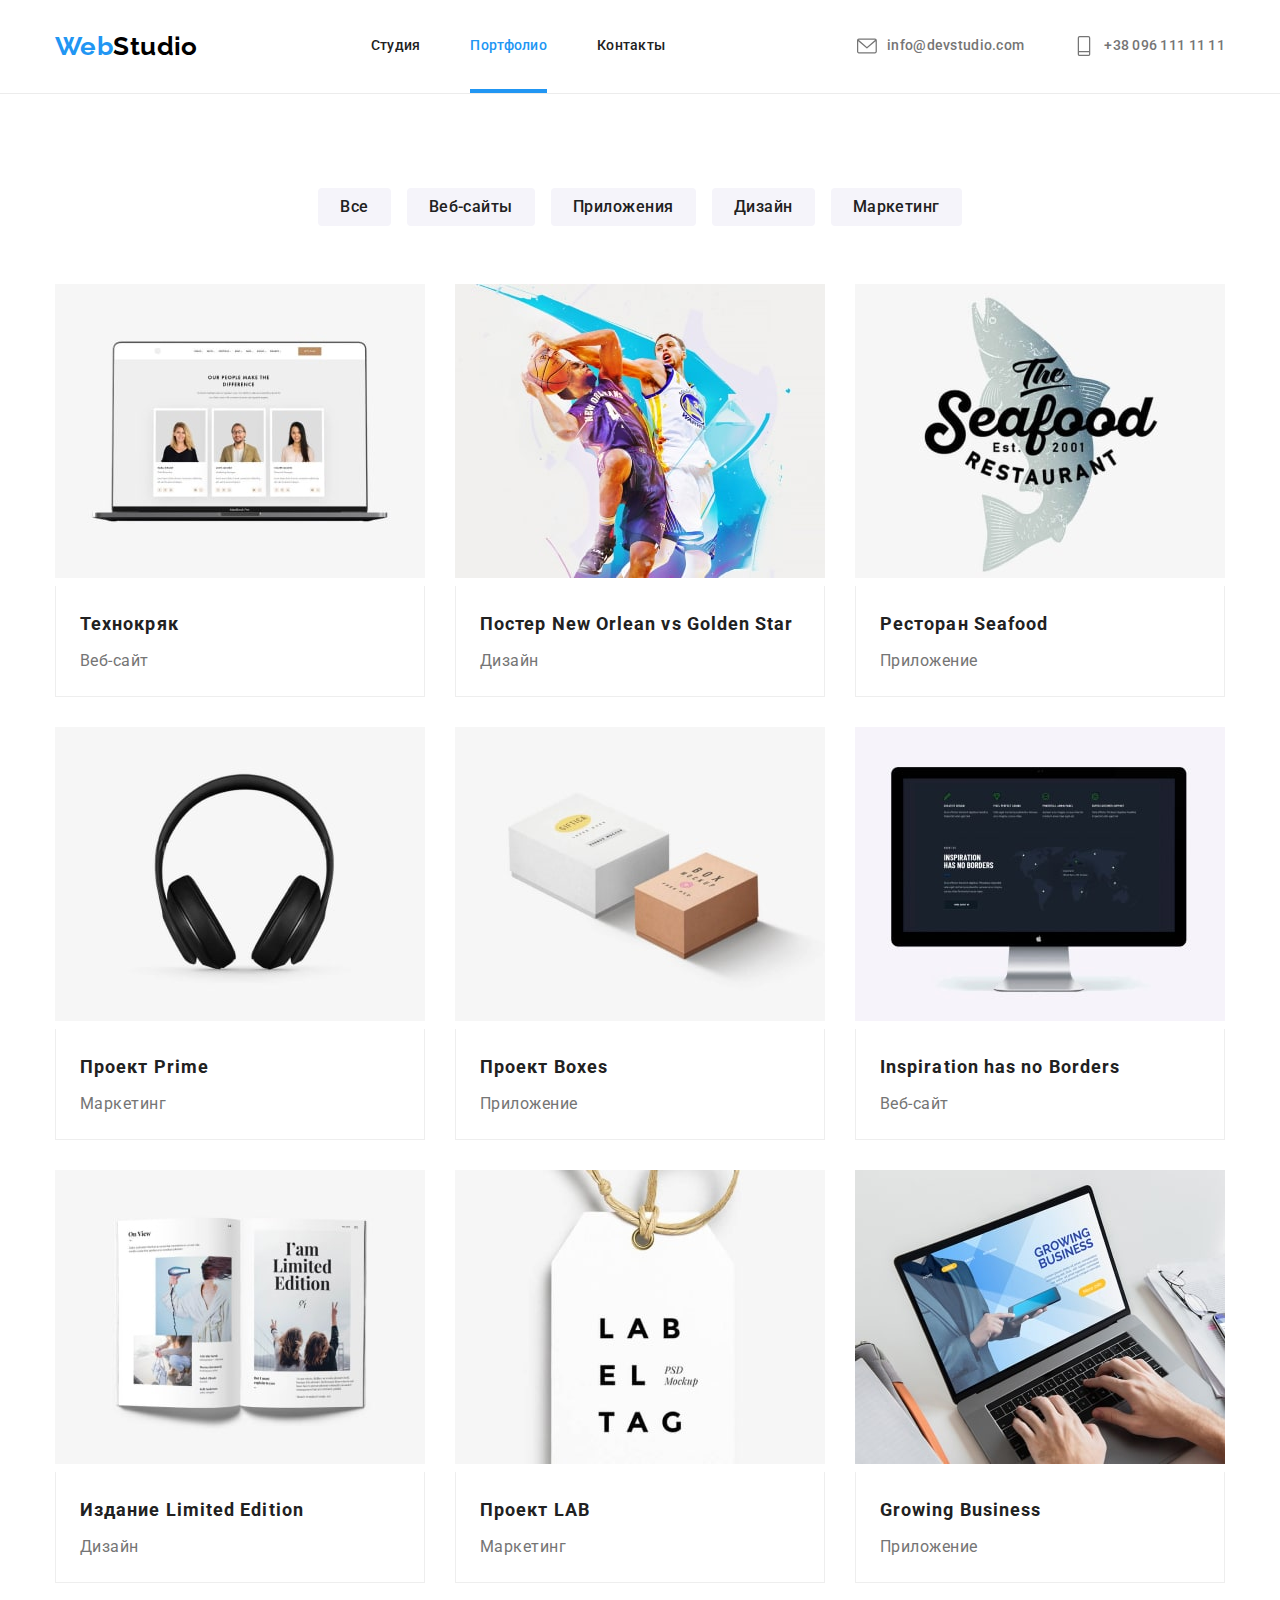
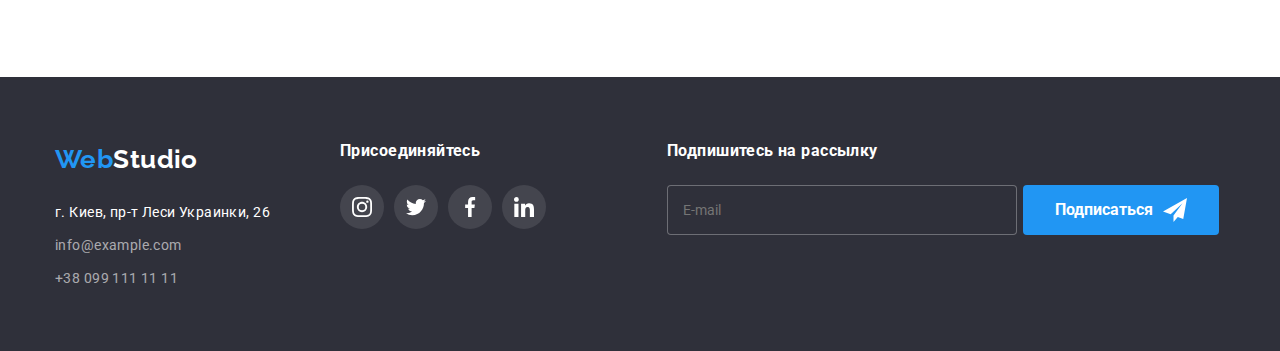
==== commit a57de075: "Media refactoring: fixing footer section" ====
--- a/portfolio.html
+++ b/portfolio.html
@@ -556,7 +556,7 @@
     <footer class="footer">
       <div class="container footer-box">
         <div class="footer-wrap">
-          <div class="footer__block">
+          <div class="footer__block footer__block--first">
             <a class="link--bottom-logo" href="./index.html"
               ><span class="logo__text">Web</span
               ><span class="logo__text logo__text--white">Studio</span></a
@@ -623,7 +623,7 @@
           </div>
         </div>
 
-        <div class="footer__block footer__block--last">
+        <div class="footer__block">
           <h3 class="footer__title">Подпишитесь на рассылку</h3>
           <form class="subscribe__form" name="footer-subscribe-email-letters">
             <input
--- a/css/main.min.css
+++ b/css/main.min.css
@@ -1,2 +1,2 @@
-:root{--main-font: Roboto, sans-serif;--secondary-font: Raleway, sans-serif;--main-black-color: #212121;--main-color: #757575;--nav-hover-color: #2196f3;--section-background-color: #2f303a}.socials__list,.header__list-nav,.header__list-contacts,.header__list-socials,.whywe__list,.whatwedo__list,.ourteam__list,.ourclients__list,.menu__list,.examples__list,.footer__list{margin:0;padding:0;list-style:none}.link--top-logo,.link--bottom-logo,.header__link,.header__link-socials,.examples__link,.footer__link{text-decoration:none}.current.link--top-logo,.current.link--bottom-logo,.current.header__link,.current.header__link-socials,.current.examples__link,.current.footer__link{color:var(--nav-hover-color)}@media screen and (min-width: 768px){.current.link--top-logo::after,.current.link--bottom-logo::after,.current.header__link::after,.current.header__link-socials::after,.current.examples__link::after,.current.footer__link::after{content:"";position:absolute;left:0;bottom:-39px;display:block;width:100%;height:4px;background-color:var(--nav-hover-color)}}body{font-family:var(--main-font);font-weight:400;font-size:14px;line-height:1.71;letter-spacing:0.03em;color:var(--main-color);tab-size:0px}body.no-scroll{overflow:hidden}h1,h2,h3,h4,h5,p{margin:0px}.container{margin-left:auto;margin-right:auto;padding-left:15px;padding-right:15px}@media screen and (max-width: 767px){.container{max-width:480px}}@media screen and (min-width: 768px){.container{width:768px}}@media screen and (min-width: 1200px){.container{width:1200px}}.sub-title{font-weight:700;font-size:36px;line-height:1.17;letter-spacing:0.03em;text-align:center;margin-bottom:50px;color:var(--main-black-color)}.sub-title--invisible{display:none}.socials__list{display:flex;align-items:center}.socials__item{margin-right:10px}.socials__item:last-child{margin-right:0}.socials__link{display:flex;align-items:center;justify-content:center;width:44px;height:44px;border-radius:50%;background-color:rgba(255,255,255,0.1);transition:background-color 250ms cubic-bezier(0.4, 0, 0.2, 1)}.socials__link:hover,.socials__link:focus{background-color:#2196f3}.socials__logo{width:20px;height:20px;fill:#ffffff}.socials__logo--grey{fill:#afb1b8;transition:fill 250ms cubic-bezier(0.4, 0, 0.2, 1)}.socials__link:hover .socials__logo--grey,.socials__link:focus .socials__logo--grey{fill:#ffffff}.header{padding-top:24px;padding-bottom:17px;background-color:#ffffff;border-bottom:1px solid #ececec}@media screen and (min-width: 1200px){.header{padding-bottom:25px}}.header-container{position:relative;align-items:center;padding-left:15px;padding-right:15px}@media screen and (min-width: 768px){.header-container{display:flex}}@media screen and (min-width: 1200px){.link--top-logo{margin-right:93px}}.link--bottom-logo{display:block;margin-bottom:20px}.logo__text{font-family:var(--secondary-font);font-weight:700;font-size:24px;color:#2196f3}@media screen and (min-width: 1200px){.logo__text{font-size:26px}}.logo__text--white{color:#ffffff}.logo__text--black{color:#000000}.header__wrap{display:flex;justify-content:space-between;width:100%;z-index:1}@media screen and (max-width: 767px){.header__wrap{position:fixed;top:0;left:0;flex-direction:column;justify-content:space-between;width:100%;height:100vh;padding:48px 40px;background-color:#fff;visibility:hidden}.header__wrap.is-open{visibility:visible;pointer-events:initial}}@media screen and (min-width: 768px){.header__wrap{align-items:center;margin-left:80px}}.mobile-menu__btn{position:absolute;right:15px;top:0;width:40px;height:40px;padding:0;z-index:1;box-sizing:border-box;background-color:transparent;border:0;cursor:pointer}.mobile-menu__btn:hover .mobile-menu__img{fill:#2196f3}@media screen and (min-width: 768px){.mobile-menu__btn{display:none}}.mobile-menu__img{width:40px;height:40px;fill:#000000;transition:fill 250ms cubic-bezier(0.4, 0, 0.2, 1)}.mobile-menu__img--open{opacity:1}.mobile-menu__img--close{opacity:0}.mobile-menu__btn.is-active .mobile-menu__img--open{opacity:0}.mobile-menu__btn.is-active .mobile-menu__img--close{opacity:1}.header__list-nav{padding:0px}@media screen and (min-width: 768px){.header__list-nav{display:flex}}.header__list-contacts{padding:0px}@media screen and (max-width: 767px){.header__list-contacts{margin-bottom:63px}}@media screen and (min-width: 768px){.header__list-contacts{display:flex;flex-direction:column}}@media screen and (min-width: 1200px){.header__list-contacts{flex-direction:row}}.header__item-nav{position:relative;margin-right:50px}@media screen and (max-width: 767px){.header__item-nav{margin-bottom:32px}.header__item-nav:last-child{margin-bottom:0px}}.header__item-nav:last-child{margin-right:0px}.header__item-contacts{margin-bottom:32px}.header__item-contacts:last-child{margin-bottom:0px}@media screen and (min-width: 768px){.header__item-contacts{margin-bottom:0px}.header__item-contacts:last-child{order:-1;margin-bottom:12px}}@media screen and (min-width: 1200px){.header__item-contacts:last-child{margin-right:50px;margin-bottom:0px}}.header__logo{width:20px;height:20px;margin-right:10px;fill:var(--main-color);transition:fill 250ms cubic-bezier(0.4, 0, 0.2, 1)}.header__link:hover .header__logo,.header__link:focus .header__logo{fill:var(--nav-hover-color)}@media screen and (max-width: 767px){.header__logo{display:none}}.header__link{display:flex;align-items:center;font-weight:500;font-size:12px;line-height:1.14;letter-spacing:0.02em;color:var(--main-black-color);transition:color 250ms cubic-bezier(0.4, 0, 0.2, 1)}.header__link--main-color{color:var(--main-color)}.header__link:hover,.header__link:focus,.header__link:active{color:var(--nav-hover-color)}@media screen and (max-width: 767px){.header__link{font-weight:500;font-size:40px;line-height:1.18;letter-spacing:0.02em}.header__link[href="mailto:info@devstudio.com"]{font-size:24px;line-height:1.67}}@media screen and (min-width: 1200px){.header__link{font-size:14px}}.header__list-socials{margin:-10px;display:flex}@media screen and (min-width: 768px){.header__list-socials{display:none}}.header__item-socials{box-sizing:border-box;margin:10px 0 10px 10px}.header__item-socials:not(:last-child){padding-right:10px;border-right:solid 1px rgba(33,33,33,0.2)}.header__link-socials{font-family:"Roboto";font-style:normal;font-weight:500;font-size:18px;line-height:1.22;letter-spacing:0.02em;color:#2196f3}.hero{padding:200px 0px;max-width:1600px;background-image:linear-gradient(rgba(47,48,58,0.4), rgba(47,48,58,0.4)),url(../images/hero_480-min.png);background-repeat:no-repeat;background-position:center;background-size:cover}@media screen and (min-width: 768px){.hero{background-image:linear-gradient(rgba(47,48,58,0.4), rgba(47,48,58,0.4)),url(../images/hero_768-min.png)}}@media screen and (min-width: 1200px){.hero{background-image:linear-gradient(rgba(47,48,58,0.4), rgba(47,48,58,0.4)),url(../images/hero_1200-min.png)}}.hero-container{text-align:center}.hero__title{font-weight:900;font-size:26px;line-height:1.62;max-width:360px;margin-left:auto;margin-right:auto;margin-bottom:30px;letter-spacing:0.06em;text-transform:uppercase;color:#ffffff}@media screen and (min-width: 1200px){.hero__title{font-size:44px;line-height:1.36;max-width:670px}}.hero__btn{font-family:inherit;font-weight:700;font-size:16px;line-height:1.87;text-align:center;letter-spacing:0.06em;padding:10px 32px;border:0px;cursor:pointer;background-color:#2196f3;color:#ffffff;transition:background-color 250ms cubic-bezier(0.4, 0, 0.2, 1)}.hero__btn:hover{background-color:#188ce8}.whywe{padding-top:94px;padding-bottom:94px}.whywe__list{display:flex;flex-wrap:wrap;margin:-15px;justify-content:center}.whywe__item{width:100%;text-align:center;margin:15px}@media screen and (min-width: 768px){.whywe__item{width:354px}}@media screen and (min-width: 1200px){.whywe__item{width:270px}}.whywe__item::before{display:block;content:"";width:100%;max-width:450px;height:120px;margin-bottom:30px;background-size:contain;background-position:center;background-repeat:no-repeat;background-size:auto 70px;background-color:#f5f4fa}@media screen and (min-width: 768px){.whywe__item::before{flex-basis:354px}}@media screen and (min-width: 1200px){.whywe__item::before{flex-basis:270px}}.whywe__item--details::before{background-image:url(../images/antenna.svg)}.whywe__item--punctuality::before{background-image:url(../images/clock.svg)}.whywe__item--planning::before{background-image:url(../images/diagram.svg)}.whywe__item--modern::before{background-image:url(../images/astronaut.svg)}.whywe__title{font-weight:700;font-size:14px;line-height:1.14;letter-spacing:0.03em;text-transform:uppercase;margin-bottom:10px;color:var(--main-black-color)}.whywe__text{font-size:14px;line-height:1.71;letter-spacing:0.03em;color:var(--main-color)}@media screen and (max-width: 1199px){.whatwedo{display:none}}.whatwedo__list{display:flex;justify-content:center}.whatwedo__item{position:relative;margin-right:30px}.whatwedo__item:last-child{margin-right:0}.whatwedo__desc{display:flex;position:absolute;width:370px;height:70px;right:0;bottom:0;align-items:center;justify-content:center;font-family:"Roboto";font-style:normal;font-weight:700;font-size:14px;line-height:1.14;text-align:center;letter-spacing:0.03em;text-transform:uppercase;color:#ffffff;background-color:rgba(47,48,58,0.8)}.ourteam{padding-top:60px;padding-bottom:60px;background-color:#f5f4fa}.ourteam__list{display:flex;flex-wrap:wrap;margin:-15px;justify-content:center}.ourteam__item{background-color:#ffffff;width:100%;text-align:center;margin:15px;box-shadow:0px 1px 3px rgba(0,0,0,0.12),0px 1px 1px rgba(0,0,0,0.14),0px 2px 1px rgba(0,0,0,0.2);border-radius:0px 0px 4px 4px}@media screen and (min-width: 768px){.ourteam__item{width:354px}}@media screen and (min-width: 1200px){.ourteam__item{width:270px}}.ourteam__box{display:flex;flex-direction:column;align-items:center;padding-top:30px;padding-bottom:30px}.ourteam__title{display:block;font-weight:500;font-size:16px;line-height:19px;letter-spacing:0.03em;margin-bottom:10px;color:#212121}.ourteam__text{display:block;padding-bottom:16px;font-size:16px;line-height:1.19;letter-spacing:0.03em;color:var(--main-color)}.ourclients{padding-top:60px;padding-bottom:60px}.ourclients__list{display:flex;flex-wrap:wrap;margin:-15px;justify-content:center}.ourclients__item{width:210px;height:92px;margin:15px}@media screen and (min-width: 1200px){.ourclients__item{flex-basis:170px}}.ourclients__link{display:flex;align-items:center;justify-content:center;width:100%;height:100%;border:1px solid #afb1b8;box-sizing:border-box;border-radius:4px;transition:border 250ms cubic-bezier(0.4, 0, 0.2, 1)}.ourclients__link:hover,.ourclients__link:focus{border:1px solid #2196f3}.ourclients__logo{width:106px;height:60px;fill:#afb1b8;transition:fill 250ms cubic-bezier(0.4, 0, 0.2, 1)}.ourclients__link:hover .ourclients__logo,.ourclients__link:focus .ourclients__logo{fill:#2196f3}.portfolio-menu-wrap{margin-bottom:30px}@media screen and (min-width: 1200px){.portfolio-menu-wrap{margin-bottom:50px}}.menu__list{display:flex;flex-wrap:wrap;justify-content:start;margin:-8px;margin-bottom:30px}@media screen and (min-width: 768px){.menu__list{justify-content:center}}@media screen and (min-width: 1200px){.menu__list{margin-bottom:50px}}.menu__item{margin:8px}.menu__btn{font-family:inherit;font-weight:500;font-size:16px;line-height:1.62;padding:6px 22px;text-align:center;letter-spacing:0.03em;cursor:pointer;background-color:#f5f4fa;color:var(--main-black-color);border:0px;border-radius:4px;transition:background-color 250ms cubic-bezier(0.4, 0, 0.2, 1),color 250ms cubic-bezier(0.4, 0, 0.2, 1),box-shadow 250ms cubic-bezier(0.4, 0, 0.2, 1)}.menu__btn:hover,.menu__btn:focus,.menu__btn:active{background-color:var(--nav-hover-color);color:#ffffff;box-shadow:0px 3px 1px rgba(0,0,0,0.1),0px 1px 2px rgba(0,0,0,0.08),0px 2px 2px rgba(0,0,0,0.12)}.examples__list{display:flex;flex-wrap:wrap;justify-content:center;margin:-15px}@media screen and (min-width: 768px) and (max-width: 1199px){.examples__list{justify-content:space-between}}.examples__item{width:100%;margin:15px;background-color:#ffffff}@media screen and (min-width: 768px){.examples__item{width:354px}}@media screen and (min-width: 1200px){.examples__item{width:370px}}.examples__wrap{position:relative;overflow:hidden}.examples__desc{display:block;position:absolute;align-items:center;justify-content:center;top:0;left:0;width:100%;height:100%;padding:63px 24px;font-family:"Roboto";font-style:normal;font-weight:400;font-size:18px;line-height:1.56;letter-spacing:0.03em;color:#ffffff;background-color:rgba(33,150,243,0.9);transform:translatey(302px);transition-property:transform;transition-duration:250ms;transition-timing-function:cubic-bezier(0.4, 0, 0.2, 1)}.examples__link:hover .examples__desc{transform:translateY(0)}.examples__link{display:block;transition:box-shadow 250ms cubic-bezier(0.4, 0, 0.2, 1)}.examples__link:hover,.examples__link:focus{box-shadow:0px 1px 1px rgba(0,0,0,0.12),0px 4px 4px rgba(0,0,0,0.06),1px 4px 6px rgba(0,0,0,0.16)}.examples__box{width:100%;padding:20px 24px;border-bottom:1px solid #eeeeee;border-left:1px solid #eeeeee;border-right:1px solid #eeeeee}.examples__title{font-weight:700;font-size:18px;line-height:2;letter-spacing:0.06em;margin-bottom:4px;color:var(--main-black-color)}.examples__text{font-size:16px;line-height:1.87;letter-spacing:0.03em;color:var(--main-color)}.portfolio{padding-top:94px;padding-bottom:94px}.portfolio-menu-wrap{margin-bottom:30px}@media screen and (min-width: 1200px){.portfolio-menu-wrap{margin-bottom:50px}}.menu__list{display:flex;flex-wrap:wrap;justify-content:start;margin:-8px;margin-bottom:30px}@media screen and (min-width: 768px){.menu__list{justify-content:center}}@media screen and (min-width: 1200px){.menu__list{margin-bottom:50px}}.menu__item{margin:8px}.menu__btn{font-family:inherit;font-weight:500;font-size:16px;line-height:1.62;padding:6px 22px;text-align:center;letter-spacing:0.03em;cursor:pointer;background-color:#f5f4fa;color:var(--main-black-color);border:0px;border-radius:4px;transition:background-color 250ms cubic-bezier(0.4, 0, 0.2, 1),color 250ms cubic-bezier(0.4, 0, 0.2, 1),box-shadow 250ms cubic-bezier(0.4, 0, 0.2, 1)}.menu__btn:hover,.menu__btn:focus,.menu__btn:active{background-color:var(--nav-hover-color);color:#ffffff;box-shadow:0px 3px 1px rgba(0,0,0,0.1),0px 1px 2px rgba(0,0,0,0.08),0px 2px 2px rgba(0,0,0,0.12)}.examples__list{display:flex;flex-wrap:wrap;justify-content:center;margin:-15px}@media screen and (min-width: 768px) and (max-width: 1199px){.examples__list{justify-content:space-between}}.examples__item{width:100%;margin:15px;background-color:#ffffff}@media screen and (min-width: 768px){.examples__item{width:354px}}@media screen and (min-width: 1200px){.examples__item{width:370px}}.examples__wrap{position:relative;overflow:hidden}.examples__desc{display:block;position:absolute;align-items:center;justify-content:center;top:0;left:0;width:100%;height:100%;padding:63px 24px;font-family:"Roboto";font-style:normal;font-weight:400;font-size:18px;line-height:1.56;letter-spacing:0.03em;color:#ffffff;background-color:rgba(33,150,243,0.9);transform:translatey(302px);transition-property:transform;transition-duration:250ms;transition-timing-function:cubic-bezier(0.4, 0, 0.2, 1)}.examples__link:hover .examples__desc{transform:translateY(0)}.examples__link{display:block;transition:box-shadow 250ms cubic-bezier(0.4, 0, 0.2, 1)}.examples__link:hover,.examples__link:focus{box-shadow:0px 1px 1px rgba(0,0,0,0.12),0px 4px 4px rgba(0,0,0,0.06),1px 4px 6px rgba(0,0,0,0.16)}.examples__box{width:100%;padding:20px 24px;border-bottom:1px solid #eeeeee;border-left:1px solid #eeeeee;border-right:1px solid #eeeeee}.examples__title{font-weight:700;font-size:18px;line-height:2;letter-spacing:0.06em;margin-bottom:4px;color:var(--main-black-color)}.examples__text{font-size:16px;line-height:1.87;letter-spacing:0.03em;color:var(--main-color)}.footer{padding-top:60px;padding-bottom:60px;background-color:var(--section-background-color)}.footer-box{display:flex;flex-direction:column}@media screen and (min-width: 1200px){.footer-box{flex-direction:row;justify-content:space-between}}.footer-wrap{width:100%;margin-left:auto;margin-right:auto;justify-content:space-around}@media screen and (min-width: 768px){.footer-wrap{display:flex;flex-wrap:wrap}}.footer__block{display:flex;flex-direction:column;align-items:center;margin-left:5px;margin-right:5px;margin-bottom:60px}.footer__block--last{margin-bottom:0}@media screen and (min-width: 1200px){.footer__block{align-items:flex-start;margin-bottom:0}}.footer__item{margin-bottom:9px}.footer__item:last-child{margin-bottom:0}@media screen and (max-width: 1199px){.footer__item{text-align:center}}.footer__link{font-style:normal;font-size:14px;line-height:1.71;letter-spacing:0.03em;color:rgba(255,255,255,0.6)}.footer__link--white{color:#ffffff}.footer__title{color:white;margin-bottom:20px}.subscribe__form{display:flex;flex-direction:column;align-items:center;width:100%}@media screen and (min-width: 1200px){.subscribe__form{flex-direction:row;justify-content:center;margin:-6px}}.subscribe__input{width:100%;max-width:450px;height:50px;padding:15px;margin-left:15px;margin-right:15px;margin-bottom:20px;outline:none;border-radius:4px;border:1px solid rgba(255,255,255,0.3);background-color:#2f303a;color:rgba(255,255,255,0.6)}@media screen and (min-width: 1200px){.subscribe__input{width:358px;margin:6px}}.subscribe__btn{display:flex;align-items:center;justify-content:center;width:200px;height:50px;border:0;border-radius:4px;font-family:"Roboto";font-style:normal;font-weight:700;font-size:16px;line-height:1.88;color:#ffffff;background-color:#2196f3;cursor:pointer}.subscribe__logo{width:24px;height:24px;margin-left:10px;fill:#ffffff}.backdrop{z-index:10;position:fixed;width:100vw;height:100vh;top:0px;left:50%;transform:translateX(-50%);background-color:rgba(0,0,0,0.2);opacity:1;visibility:visible;pointer-events:initial;transition:opacity 250ms, visibility 250ms;overflow-y:scroll}.modal__window{position:relative;padding:40px;margin-top:93px;margin-left:auto;margin-right:auto;background-color:#ffffff}@media screen and (min-width: 480px){.modal__window{width:450px;height:609px}}@media screen and (min-width: 1200px){.modal__window{width:528px;height:581px;position:absolute;top:50%;left:50%;transform:translate(-50%, -50%)}}.modal__btn{position:absolute;right:8px;top:8px;width:30px;height:30px;border-radius:50%;background-color:#ffffff;border:1px solid rgba(0,0,0,0.1);box-sizing:border-box;cursor:pointer}.modal__btn:hover .modal__img{fill:#2196f3}.modal__img{width:11px;height:11px;fill:#000000;transition:fill 250ms cubic-bezier(0.4, 0, 0.2, 1)}.modal__form{display:flex;flex-direction:column;align-items:center}.modal__title{margin-bottom:20px;font-family:"Roboto";font-style:normal;font-weight:700;font-size:20px;line-height:1.15;text-align:center;letter-spacing:0.03em;color:#212121}.is-hidden{opacity:0;visibility:hidden;pointer-events:none}.form__label{position:relative;display:flex;flex-direction:column;margin-bottom:10px;width:100%}.form__label--checkbox{position:relative;display:flex;flex-direction:row;align-items:baseline;margin-bottom:30px}.form__text{margin-bottom:4px;font-family:"Roboto";font-style:normal;font-weight:400;font-size:12px;line-height:1.17;letter-spacing:0.01em;color:#757575}.form__text--agreement{font-size:12px;line-height:1.17;letter-spacing:0.03em}@media screen and (min-width: 1200px){.form__text--agreement{font-size:14px;line-height:1.71}}.form__link{color:#2196f3}.form__field{width:100%;height:40px;padding:11px 12px;padding-left:28px;outline:none;cursor:pointer;border:1px solid rgba(33,33,33,0.2);box-sizing:border-box;border-radius:4px;transition:border-color 250ms cubic-bezier(0.4, 0, 0.2, 1)}.form__field--textarea{resize:none;height:120px}.form__field:hover,.form__field:focus{border:2px solid #2196f3}.form__logo{position:absolute;top:30px;left:11px;width:18px;height:18px;fill:#212121;transition:fill 250ms cubic-bezier(0.4, 0, 0.2, 1)}.form__logo--checked{width:11px;height:8px}.form__field:hover+.form__logo,.form__field:focus+.form__logo{fill:#2196f3}.form__input--checked{position:absolute;top:0;right:0;-webkit-appearance:none;-moz-appearance:none;appearance:none}.form__input--custom-checked{display:flex;align-items:center;justify-content:center;width:16px;height:15px;border:1px solid;border-color:#000000;border-radius:2px;margin-right:7px;transition:background-color 250ms cubic-bezier(0.4, 0, 0.2, 1),border-color 250ms cubic-bezier(0.4, 0, 0.2, 1)}.form__input--checked:focus+.form__input--custom-checked{border-color:#2196f3}.form__input--checked:checked+.form__input--custom-checked{border-color:#2196f3;background-color:#2196f3}.form__button{width:200px;height:50px;background:#2196f3;border:0;border-radius:4px;transition:background-color 250ms cubic-bezier(0.4, 0, 0.2, 1),box-shadow 250ms cubic-bezier(0.4, 0, 0.2, 1);color:#ffffff;font-family:"Roboto";font-style:normal;font-weight:700;font-size:16px;line-height:1.88;cursor:pointer}.form__button:hover{background-color:#188ce8;box-shadow:0px 4px 4px rgba(0,0,0,0.15)}
+:root{--main-font: Roboto, sans-serif;--secondary-font: Raleway, sans-serif;--main-black-color: #212121;--main-color: #757575;--nav-hover-color: #2196f3;--section-background-color: #2f303a}.socials__list,.header__list-nav,.header__list-contacts,.header__list-socials,.whywe__list,.whatwedo__list,.ourteam__list,.ourclients__list,.menu__list,.examples__list,.footer__list{margin:0;padding:0;list-style:none}.link--top-logo,.link--bottom-logo,.header__link,.header__link-socials,.examples__link,.footer__link{text-decoration:none}.current.link--top-logo,.current.link--bottom-logo,.current.header__link,.current.header__link-socials,.current.examples__link,.current.footer__link{color:var(--nav-hover-color)}@media screen and (min-width: 768px){.current.link--top-logo::after,.current.link--bottom-logo::after,.current.header__link::after,.current.header__link-socials::after,.current.examples__link::after,.current.footer__link::after{content:"";position:absolute;left:0;bottom:-39px;display:block;width:100%;height:4px;background-color:var(--nav-hover-color)}}body{font-family:var(--main-font);font-weight:400;font-size:14px;line-height:1.71;letter-spacing:0.03em;color:var(--main-color);tab-size:0px}body.no-scroll{overflow:hidden}h1,h2,h3,h4,h5,p{margin:0px}.container{margin-left:auto;margin-right:auto;padding-left:15px;padding-right:15px}@media screen and (max-width: 767px){.container{max-width:480px}}@media screen and (min-width: 768px){.container{width:768px}}@media screen and (min-width: 1200px){.container{width:1200px}}.sub-title{font-weight:700;font-size:36px;line-height:1.17;letter-spacing:0.03em;text-align:center;margin-bottom:50px;color:var(--main-black-color)}.sub-title--invisible{display:none}.socials__list{display:flex;align-items:center}.socials__item{margin-right:10px}.socials__item:last-child{margin-right:0}.socials__link{display:flex;align-items:center;justify-content:center;width:44px;height:44px;border-radius:50%;background-color:rgba(255,255,255,0.1);transition:background-color 250ms cubic-bezier(0.4, 0, 0.2, 1)}.socials__link:hover,.socials__link:focus{background-color:#2196f3}.socials__logo{width:20px;height:20px;fill:#ffffff}.socials__logo--grey{fill:#afb1b8;transition:fill 250ms cubic-bezier(0.4, 0, 0.2, 1)}.socials__link:hover .socials__logo--grey,.socials__link:focus .socials__logo--grey{fill:#ffffff}.header{padding-top:24px;padding-bottom:17px;background-color:#ffffff;border-bottom:1px solid #ececec}@media screen and (min-width: 1200px){.header{padding-bottom:25px}}.header-container{position:relative;align-items:center;padding-left:15px;padding-right:15px}@media screen and (min-width: 768px){.header-container{display:flex}}@media screen and (min-width: 1200px){.link--top-logo{margin-right:93px}}.link--bottom-logo{display:block;margin-bottom:20px}.logo__text{font-family:var(--secondary-font);font-weight:700;font-size:24px;color:#2196f3}@media screen and (min-width: 1200px){.logo__text{font-size:26px}}.logo__text--white{color:#ffffff}.logo__text--black{color:#000000}.header__wrap{display:flex;justify-content:space-between;width:100%;z-index:1}@media screen and (max-width: 767px){.header__wrap{position:fixed;top:0;left:0;flex-direction:column;justify-content:space-between;width:100%;height:100vh;padding:48px 40px;background-color:#fff;visibility:hidden}.header__wrap.is-open{visibility:visible;pointer-events:initial}}@media screen and (min-width: 768px){.header__wrap{align-items:center;margin-left:80px}}.mobile-menu__btn{position:absolute;right:15px;top:0;width:40px;height:40px;padding:0;z-index:1;box-sizing:border-box;background-color:transparent;border:0;cursor:pointer}.mobile-menu__btn:hover .mobile-menu__img{fill:#2196f3}@media screen and (min-width: 768px){.mobile-menu__btn{display:none}}.mobile-menu__img{width:40px;height:40px;fill:#000000;transition:fill 250ms cubic-bezier(0.4, 0, 0.2, 1)}.mobile-menu__img--open{opacity:1}.mobile-menu__img--close{opacity:0}.mobile-menu__btn.is-active .mobile-menu__img--open{opacity:0}.mobile-menu__btn.is-active .mobile-menu__img--close{opacity:1}.header__list-nav{padding:0px}@media screen and (min-width: 768px){.header__list-nav{display:flex}}.header__list-contacts{padding:0px}@media screen and (max-width: 767px){.header__list-contacts{margin-bottom:63px}}@media screen and (min-width: 768px){.header__list-contacts{display:flex;flex-direction:column}}@media screen and (min-width: 1200px){.header__list-contacts{flex-direction:row}}.header__item-nav{position:relative;margin-right:50px}@media screen and (max-width: 767px){.header__item-nav{margin-bottom:32px}.header__item-nav:last-child{margin-bottom:0px}}.header__item-nav:last-child{margin-right:0px}.header__item-contacts{margin-bottom:32px}.header__item-contacts:last-child{margin-bottom:0px}@media screen and (min-width: 768px){.header__item-contacts{margin-bottom:0px}.header__item-contacts:last-child{order:-1;margin-bottom:12px}}@media screen and (min-width: 1200px){.header__item-contacts:last-child{margin-right:50px;margin-bottom:0px}}.header__logo{width:20px;height:20px;margin-right:10px;fill:var(--main-color);transition:fill 250ms cubic-bezier(0.4, 0, 0.2, 1)}.header__link:hover .header__logo,.header__link:focus .header__logo{fill:var(--nav-hover-color)}@media screen and (max-width: 767px){.header__logo{display:none}}.header__link{display:flex;align-items:center;font-weight:500;font-size:12px;line-height:1.14;letter-spacing:0.02em;color:var(--main-black-color);transition:color 250ms cubic-bezier(0.4, 0, 0.2, 1)}.header__link--main-color{color:var(--main-color)}.header__link:hover,.header__link:focus,.header__link:active{color:var(--nav-hover-color)}@media screen and (max-width: 767px){.header__link{font-weight:500;font-size:40px;line-height:1.18;letter-spacing:0.02em}.header__link[href="mailto:info@devstudio.com"]{font-size:24px;line-height:1.67}}@media screen and (min-width: 1200px){.header__link{font-size:14px}}.header__list-socials{margin:-10px;display:flex}@media screen and (min-width: 768px){.header__list-socials{display:none}}.header__item-socials{box-sizing:border-box;margin:10px 0 10px 10px}.header__item-socials:not(:last-child){padding-right:10px;border-right:solid 1px rgba(33,33,33,0.2)}.header__link-socials{font-family:"Roboto";font-style:normal;font-weight:500;font-size:18px;line-height:1.22;letter-spacing:0.02em;color:#2196f3}.hero{padding:200px 0px;max-width:1600px;background-image:linear-gradient(rgba(47,48,58,0.4), rgba(47,48,58,0.4)),url(../images/hero_480-min.png);background-repeat:no-repeat;background-position:center;background-size:cover}@media screen and (min-width: 768px){.hero{background-image:linear-gradient(rgba(47,48,58,0.4), rgba(47,48,58,0.4)),url(../images/hero_768-min.png)}}@media screen and (min-width: 1200px){.hero{background-image:linear-gradient(rgba(47,48,58,0.4), rgba(47,48,58,0.4)),url(../images/hero_1200-min.png)}}.hero-container{text-align:center}.hero__title{font-weight:900;font-size:26px;line-height:1.62;max-width:360px;margin-left:auto;margin-right:auto;margin-bottom:30px;letter-spacing:0.06em;text-transform:uppercase;color:#ffffff}@media screen and (min-width: 1200px){.hero__title{font-size:44px;line-height:1.36;max-width:670px}}.hero__btn{font-family:inherit;font-weight:700;font-size:16px;line-height:1.87;text-align:center;letter-spacing:0.06em;padding:10px 32px;border:0px;cursor:pointer;background-color:#2196f3;color:#ffffff;transition:background-color 250ms cubic-bezier(0.4, 0, 0.2, 1)}.hero__btn:hover{background-color:#188ce8}.whywe{padding-top:94px;padding-bottom:94px}.whywe__list{display:flex;flex-wrap:wrap;margin:-15px;justify-content:center}.whywe__item{width:100%;text-align:center;margin:15px}@media screen and (min-width: 768px){.whywe__item{width:354px}}@media screen and (min-width: 1200px){.whywe__item{width:270px}}.whywe__item::before{display:block;content:"";width:100%;max-width:450px;height:120px;margin-bottom:30px;background-size:contain;background-position:center;background-repeat:no-repeat;background-size:auto 70px;background-color:#f5f4fa}@media screen and (min-width: 768px){.whywe__item::before{flex-basis:354px}}@media screen and (min-width: 1200px){.whywe__item::before{flex-basis:270px}}.whywe__item--details::before{background-image:url(../images/antenna.svg)}.whywe__item--punctuality::before{background-image:url(../images/clock.svg)}.whywe__item--planning::before{background-image:url(../images/diagram.svg)}.whywe__item--modern::before{background-image:url(../images/astronaut.svg)}.whywe__title{font-weight:700;font-size:14px;line-height:1.14;letter-spacing:0.03em;text-transform:uppercase;margin-bottom:10px;color:var(--main-black-color)}.whywe__text{font-size:14px;line-height:1.71;letter-spacing:0.03em;color:var(--main-color)}@media screen and (max-width: 1199px){.whatwedo{display:none}}.whatwedo__list{display:flex;justify-content:center}.whatwedo__item{position:relative;margin-right:30px}.whatwedo__item:last-child{margin-right:0}.whatwedo__desc{display:flex;position:absolute;width:370px;height:70px;right:0;bottom:0;align-items:center;justify-content:center;font-family:"Roboto";font-style:normal;font-weight:700;font-size:14px;line-height:1.14;text-align:center;letter-spacing:0.03em;text-transform:uppercase;color:#ffffff;background-color:rgba(47,48,58,0.8)}.ourteam{padding-top:60px;padding-bottom:60px;background-color:#f5f4fa}.ourteam__list{display:flex;flex-wrap:wrap;margin:-15px;justify-content:center}.ourteam__item{background-color:#ffffff;width:100%;text-align:center;margin:15px;box-shadow:0px 1px 3px rgba(0,0,0,0.12),0px 1px 1px rgba(0,0,0,0.14),0px 2px 1px rgba(0,0,0,0.2);border-radius:0px 0px 4px 4px}@media screen and (min-width: 768px){.ourteam__item{width:354px}}@media screen and (min-width: 1200px){.ourteam__item{width:270px}}.ourteam__box{display:flex;flex-direction:column;align-items:center;padding-top:30px;padding-bottom:30px}.ourteam__title{display:block;font-weight:500;font-size:16px;line-height:19px;letter-spacing:0.03em;margin-bottom:10px;color:#212121}.ourteam__text{display:block;padding-bottom:16px;font-size:16px;line-height:1.19;letter-spacing:0.03em;color:var(--main-color)}.ourclients{padding-top:60px;padding-bottom:60px}.ourclients__list{display:flex;flex-wrap:wrap;margin:-15px;justify-content:center}.ourclients__item{width:210px;height:92px;margin:15px}@media screen and (min-width: 1200px){.ourclients__item{flex-basis:170px}}.ourclients__link{display:flex;align-items:center;justify-content:center;width:100%;height:100%;border:1px solid #afb1b8;box-sizing:border-box;border-radius:4px;transition:border 250ms cubic-bezier(0.4, 0, 0.2, 1)}.ourclients__link:hover,.ourclients__link:focus{border:1px solid #2196f3}.ourclients__logo{width:106px;height:60px;fill:#afb1b8;transition:fill 250ms cubic-bezier(0.4, 0, 0.2, 1)}.ourclients__link:hover .ourclients__logo,.ourclients__link:focus .ourclients__logo{fill:#2196f3}.portfolio-menu-wrap{margin-bottom:30px}@media screen and (min-width: 1200px){.portfolio-menu-wrap{margin-bottom:50px}}.menu__list{display:flex;flex-wrap:wrap;justify-content:start;margin:-8px;margin-bottom:30px}@media screen and (min-width: 768px){.menu__list{justify-content:center}}@media screen and (min-width: 1200px){.menu__list{margin-bottom:50px}}.menu__item{margin:8px}.menu__btn{font-family:inherit;font-weight:500;font-size:16px;line-height:1.62;padding:6px 22px;text-align:center;letter-spacing:0.03em;cursor:pointer;background-color:#f5f4fa;color:var(--main-black-color);border:0px;border-radius:4px;transition:background-color 250ms cubic-bezier(0.4, 0, 0.2, 1),color 250ms cubic-bezier(0.4, 0, 0.2, 1),box-shadow 250ms cubic-bezier(0.4, 0, 0.2, 1)}.menu__btn:hover,.menu__btn:focus,.menu__btn:active{background-color:var(--nav-hover-color);color:#ffffff;box-shadow:0px 3px 1px rgba(0,0,0,0.1),0px 1px 2px rgba(0,0,0,0.08),0px 2px 2px rgba(0,0,0,0.12)}.examples__list{display:flex;flex-wrap:wrap;justify-content:center;margin:-15px}@media screen and (min-width: 768px) and (max-width: 1199px){.examples__list{justify-content:space-between}}.examples__item{width:100%;margin:15px;background-color:#ffffff}@media screen and (min-width: 768px){.examples__item{width:354px}}@media screen and (min-width: 1200px){.examples__item{width:370px}}.examples__wrap{position:relative;overflow:hidden}.examples__desc{display:block;position:absolute;align-items:center;justify-content:center;top:0;left:0;width:100%;height:100%;padding:63px 24px;font-family:"Roboto";font-style:normal;font-weight:400;font-size:18px;line-height:1.56;letter-spacing:0.03em;color:#ffffff;background-color:rgba(33,150,243,0.9);transform:translatey(302px);transition-property:transform;transition-duration:250ms;transition-timing-function:cubic-bezier(0.4, 0, 0.2, 1)}.examples__link:hover .examples__desc{transform:translateY(0)}.examples__link{display:block;transition:box-shadow 250ms cubic-bezier(0.4, 0, 0.2, 1)}.examples__link:hover,.examples__link:focus{box-shadow:0px 1px 1px rgba(0,0,0,0.12),0px 4px 4px rgba(0,0,0,0.06),1px 4px 6px rgba(0,0,0,0.16)}.examples__box{width:100%;padding:20px 24px;border-bottom:1px solid #eeeeee;border-left:1px solid #eeeeee;border-right:1px solid #eeeeee}.examples__title{font-weight:700;font-size:18px;line-height:2;letter-spacing:0.06em;margin-bottom:4px;color:var(--main-black-color)}.examples__text{font-size:16px;line-height:1.87;letter-spacing:0.03em;color:var(--main-color)}.portfolio{padding-top:94px;padding-bottom:94px}.portfolio-menu-wrap{margin-bottom:30px}@media screen and (min-width: 1200px){.portfolio-menu-wrap{margin-bottom:50px}}.menu__list{display:flex;flex-wrap:wrap;justify-content:start;margin:-8px;margin-bottom:30px}@media screen and (min-width: 768px){.menu__list{justify-content:center}}@media screen and (min-width: 1200px){.menu__list{margin-bottom:50px}}.menu__item{margin:8px}.menu__btn{font-family:inherit;font-weight:500;font-size:16px;line-height:1.62;padding:6px 22px;text-align:center;letter-spacing:0.03em;cursor:pointer;background-color:#f5f4fa;color:var(--main-black-color);border:0px;border-radius:4px;transition:background-color 250ms cubic-bezier(0.4, 0, 0.2, 1),color 250ms cubic-bezier(0.4, 0, 0.2, 1),box-shadow 250ms cubic-bezier(0.4, 0, 0.2, 1)}.menu__btn:hover,.menu__btn:focus,.menu__btn:active{background-color:var(--nav-hover-color);color:#ffffff;box-shadow:0px 3px 1px rgba(0,0,0,0.1),0px 1px 2px rgba(0,0,0,0.08),0px 2px 2px rgba(0,0,0,0.12)}.examples__list{display:flex;flex-wrap:wrap;justify-content:center;margin:-15px}@media screen and (min-width: 768px) and (max-width: 1199px){.examples__list{justify-content:space-between}}.examples__item{width:100%;margin:15px;background-color:#ffffff}@media screen and (min-width: 768px){.examples__item{width:354px}}@media screen and (min-width: 1200px){.examples__item{width:370px}}.examples__wrap{position:relative;overflow:hidden}.examples__desc{display:block;position:absolute;align-items:center;justify-content:center;top:0;left:0;width:100%;height:100%;padding:63px 24px;font-family:"Roboto";font-style:normal;font-weight:400;font-size:18px;line-height:1.56;letter-spacing:0.03em;color:#ffffff;background-color:rgba(33,150,243,0.9);transform:translatey(302px);transition-property:transform;transition-duration:250ms;transition-timing-function:cubic-bezier(0.4, 0, 0.2, 1)}.examples__link:hover .examples__desc{transform:translateY(0)}.examples__link{display:block;transition:box-shadow 250ms cubic-bezier(0.4, 0, 0.2, 1)}.examples__link:hover,.examples__link:focus{box-shadow:0px 1px 1px rgba(0,0,0,0.12),0px 4px 4px rgba(0,0,0,0.06),1px 4px 6px rgba(0,0,0,0.16)}.examples__box{width:100%;padding:20px 24px;border-bottom:1px solid #eeeeee;border-left:1px solid #eeeeee;border-right:1px solid #eeeeee}.examples__title{font-weight:700;font-size:18px;line-height:2;letter-spacing:0.06em;margin-bottom:4px;color:var(--main-black-color)}.examples__text{font-size:16px;line-height:1.87;letter-spacing:0.03em;color:var(--main-color)}.footer{padding-top:60px;padding-bottom:60px;background-color:var(--section-background-color)}.footer-box{display:flex;flex-direction:column}@media screen and (min-width: 1200px){.footer-box{flex-direction:row;justify-content:space-between}}.footer-wrap{width:100%}@media screen and (min-width: 768px){.footer-wrap{display:flex}}@media screen and (min-width: 768px) and (max-width: 1199px){.footer-wrap{justify-content:space-between;padding-right:89px;padding-left:76px}}@media screen and (max-width: 1199px){.footer-wrap{margin-bottom:60px}}.footer__block{display:flex;flex-direction:column;align-items:center}@media screen and (max-width: 767px){.footer__block--first{margin-bottom:60px}}@media screen and (min-width: 1200px){.footer__block--first{margin-right:70px}}@media screen and (min-width: 1200px){.footer__block{align-items:flex-start;margin-bottom:0}}.footer__item{margin-bottom:9px}.footer__item:last-child{margin-bottom:0}@media screen and (max-width: 1199px){.footer__item{text-align:center}}.footer__link{font-style:normal;font-size:14px;line-height:1.71;letter-spacing:0.03em;color:rgba(255,255,255,0.6)}.footer__link--white{color:#ffffff}.footer__title{color:white;margin-bottom:20px}.subscribe__form{display:flex;flex-direction:column;align-items:center;width:100%}@media screen and (min-width: 1200px){.subscribe__form{flex-direction:row;justify-content:center;margin:-6px}}.subscribe__input{width:100%;max-width:450px;height:50px;padding:15px;margin-left:15px;margin-right:15px;margin-bottom:20px;outline:none;border-radius:4px;border:1px solid rgba(255,255,255,0.3);background-color:#2f303a;color:rgba(255,255,255,0.6)}@media screen and (min-width: 1200px){.subscribe__input{width:358px;margin:6px}}.subscribe__btn{display:flex;align-items:center;justify-content:center;width:200px;height:50px;border:0;border-radius:4px;font-family:"Roboto";font-style:normal;font-weight:700;font-size:16px;line-height:1.88;color:#ffffff;background-color:#2196f3;cursor:pointer}.subscribe__logo{width:24px;height:24px;margin-left:10px;fill:#ffffff}.backdrop{z-index:10;position:fixed;width:100vw;height:100vh;top:0px;left:50%;transform:translateX(-50%);background-color:rgba(0,0,0,0.2);opacity:1;visibility:visible;pointer-events:initial;transition:opacity 250ms, visibility 250ms;overflow-y:scroll}.modal__window{position:relative;padding:40px;margin-top:93px;margin-left:auto;margin-right:auto;background-color:#ffffff}@media screen and (min-width: 480px){.modal__window{width:450px;height:609px}}@media screen and (min-width: 1200px){.modal__window{width:528px;height:581px;position:absolute;top:50%;left:50%;transform:translate(-50%, -50%)}}.modal__btn{position:absolute;right:8px;top:8px;width:30px;height:30px;border-radius:50%;background-color:#ffffff;border:1px solid rgba(0,0,0,0.1);box-sizing:border-box;cursor:pointer}.modal__btn:hover .modal__img{fill:#2196f3}.modal__img{width:11px;height:11px;fill:#000000;transition:fill 250ms cubic-bezier(0.4, 0, 0.2, 1)}.modal__form{display:flex;flex-direction:column;align-items:center}.modal__title{margin-bottom:20px;font-family:"Roboto";font-style:normal;font-weight:700;font-size:20px;line-height:1.15;text-align:center;letter-spacing:0.03em;color:#212121}.is-hidden{opacity:0;visibility:hidden;pointer-events:none}.form__label{position:relative;display:flex;flex-direction:column;margin-bottom:10px;width:100%}.form__label--checkbox{position:relative;display:flex;flex-direction:row;align-items:baseline;margin-bottom:30px}.form__text{margin-bottom:4px;font-family:"Roboto";font-style:normal;font-weight:400;font-size:12px;line-height:1.17;letter-spacing:0.01em;color:#757575}.form__text--agreement{font-size:12px;line-height:1.17;letter-spacing:0.03em}@media screen and (min-width: 1200px){.form__text--agreement{font-size:14px;line-height:1.71}}.form__link{color:#2196f3}.form__field{width:100%;height:40px;padding:11px 12px;padding-left:28px;outline:none;cursor:pointer;border:1px solid rgba(33,33,33,0.2);box-sizing:border-box;border-radius:4px;transition:border-color 250ms cubic-bezier(0.4, 0, 0.2, 1)}.form__field--textarea{resize:none;height:120px}.form__field:hover,.form__field:focus{border:2px solid #2196f3}.form__logo{position:absolute;top:30px;left:11px;width:18px;height:18px;fill:#212121;transition:fill 250ms cubic-bezier(0.4, 0, 0.2, 1)}.form__logo--checked{width:11px;height:8px}.form__field:hover+.form__logo,.form__field:focus+.form__logo{fill:#2196f3}.form__input--checked{position:absolute;top:0;right:0;-webkit-appearance:none;-moz-appearance:none;appearance:none}.form__input--custom-checked{display:flex;align-items:center;justify-content:center;width:16px;height:15px;border:1px solid;border-color:#000000;border-radius:2px;margin-right:7px;transition:background-color 250ms cubic-bezier(0.4, 0, 0.2, 1),border-color 250ms cubic-bezier(0.4, 0, 0.2, 1)}.form__input--checked:focus+.form__input--custom-checked{border-color:#2196f3}.form__input--checked:checked+.form__input--custom-checked{border-color:#2196f3;background-color:#2196f3}.form__button{width:200px;height:50px;background:#2196f3;border:0;border-radius:4px;transition:background-color 250ms cubic-bezier(0.4, 0, 0.2, 1),box-shadow 250ms cubic-bezier(0.4, 0, 0.2, 1);color:#ffffff;font-family:"Roboto";font-style:normal;font-weight:700;font-size:16px;line-height:1.88;cursor:pointer}.form__button:hover{background-color:#188ce8;box-shadow:0px 4px 4px rgba(0,0,0,0.15)}
 /*# sourceMappingURL=main.min.css.map */